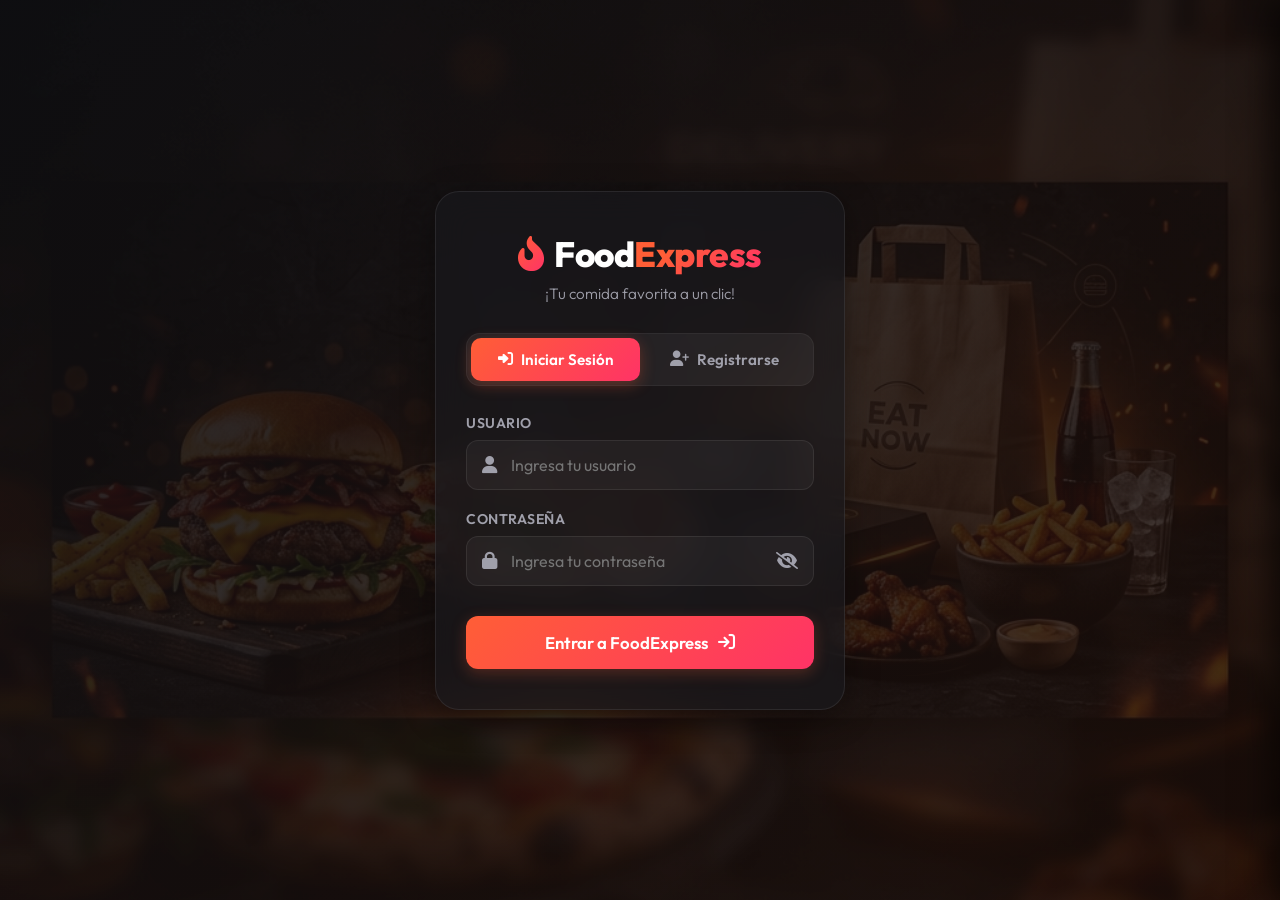
==== index.html @ dda34881 "fix: apuntar API a Render cuando está alojado en Netlify" ====
<!DOCTYPE html>
<html lang="es">
<head>
    <meta charset="UTF-8">
    <meta name="viewport" content="width=device-width, initial-scale=1.0">
    <title>FoodExpress - Portal de Autenticación</title>
    <!-- Google Fonts -->
    <link rel="preconnect" href="https://fonts.googleapis.com">
    <link rel="preconnect" href="https://fonts.gstatic.com" crossorigin>
    <link href="https://fonts.googleapis.com/css2?family=Outfit:wght@300;400;600;800&display=swap" rel="stylesheet">
    <!-- Font Awesome para Iconos -->
    <link rel="stylesheet" href="https://cdnjs.cloudflare.com/ajax/libs/font-awesome/6.4.0/css/all.min.css">
    <!-- Hojas de Estilos Personalizadas -->
    <link rel="stylesheet" href="style.css">
</head>
<body>
    <div class="overlay"></div>

    <!-- VISTA 1: Contenedor de Autenticación (Login / Registro) -->
    <div class="container" id="auth-container">
        <!-- Tarjeta Principal de Autenticación -->
        <div class="auth-card">
            <!-- Encabezado con Logo Temático -->
            <div class="card-header">
                <div class="logo">
                    <i class="fa-solid fa-fire-flame-curved logo-icon"></i>
                    <h1>Food<span>Express</span></h1>
                </div>
                <p id="header-subtitle">¡Tu comida favorita a un clic!</p>
            </div>

            <!-- Selectores de Pestañas (Registro / Login) -->
            <div class="tab-selector">
                <button id="tab-login" class="tab-btn active" onclick="switchTab('login')">
                    <i class="fa-solid fa-right-to-bracket"></i> Iniciar Sesión
                </button>
                <button id="tab-register" class="tab-btn" onclick="switchTab('register')">
                    <i class="fa-solid fa-user-plus"></i> Registrarse
                </button>
            </div>

            <!-- Formulario de Iniciar Sesión (Login) -->
            <form id="form-login" class="auth-form active-form" onsubmit="handleAuth(event, 'login')">
                <div class="input-group">
                    <label for="login-username">Usuario</label>
                    <div class="input-wrapper">
                        <i class="fa-solid fa-user input-icon"></i>
                        <input type="text" id="login-username" placeholder="Ingresa tu usuario" required autocomplete="username">
                    </div>
                </div>
                <div class="input-group">
                    <label for="login-password">Contraseña</label>
                    <div class="input-wrapper">
                        <i class="fa-solid fa-lock input-icon"></i>
                        <input type="password" id="login-password" placeholder="Ingresa tu contraseña" required autocomplete="current-password">
                        <i class="fa-solid fa-eye-slash toggle-password" onclick="togglePasswordVisibility('login-password', this)"></i>
                    </div>
                </div>
                <button type="submit" class="submit-btn" id="btn-login-submit">
                    <span>Entrar a FoodExpress</span>
                    <i class="fa-solid fa-arrow-right-to-bracket"></i>
                </button>
            </form>

            <!-- Formulario de Registro (Register) -->
            <form id="form-register" class="auth-form" onsubmit="handleAuth(event, 'register')">
                <div class="input-group">
                    <label for="register-username">Nuevo Usuario</label>
                    <div class="input-wrapper">
                        <i class="fa-solid fa-user input-icon"></i>
                        <input type="text" id="register-username" placeholder="Crea tu usuario" required autocomplete="new-password">
                    </div>
                </div>
                <div class="input-group">
                    <label for="register-password">Contraseña</label>
                    <div class="input-wrapper">
                        <i class="fa-solid fa-lock input-icon"></i>
                        <input type="password" id="register-password" placeholder="Mínimo 4 caracteres" required autocomplete="new-password">
                        <i class="fa-solid fa-eye-slash toggle-password" onclick="togglePasswordVisibility('register-password', this)"></i>
                    </div>
                </div>
                <button type="submit" class="submit-btn" id="btn-register-submit">
                    <span>Crear Cuenta</span>
                    <i class="fa-solid fa-user-check"></i>
                </button>
            </form>
        </div>
    </div>

    <!-- VISTA 2: Pantalla de Menú Gastronómico (Se activa al iniciar sesión) -->
    <div id="menu-view">
        <!-- Barra de Navegación Superior -->
        <header class="menu-navbar">
            <div class="navbar-content">
                <div class="navbar-brand" onclick="scrollToTop()">
                    <i class="fa-solid fa-fire-flame-curved logo-icon"></i>
                    <h2>Food<span>Express</span></h2>
                </div>

                <div class="navbar-actions">
                    <!-- Badge del Usuario Autenticado -->
                    <div class="user-badge">
                        <div class="user-avatar-icon" id="user-avatar-letter">U</div>
                        <span>Hola, <strong id="logged-username">Usuario</strong></span>
                    </div>

                    <!-- Botón de Carrito con Contador Dinámico -->
                    <button class="cart-btn" onclick="toggleCartDrawer(true)" id="btn-open-cart" title="Ver pedido">
                        <i class="fa-solid fa-bag-shopping"></i>
                        <span>Mi Pedido</span>
                        <span class="cart-badge" id="cart-counter">0</span>
                    </button>

                    <!-- Botón Cerrar Sesión -->
                    <button class="logout-btn" onclick="logout()" title="Cerrar sesión">
                        <i class="fa-solid fa-right-from-bracket"></i>
                        <span>Salir</span>
                    </button>
                </div>
            </div>
        </header>

        <!-- Contenido Principal del Menú -->
        <main class="menu-main">
            <!-- Hero Banner Gastronómico -->
            <section class="menu-hero">
                <div class="hero-text">
                    <div class="hero-promo-badge">
                        <i class="fa-solid fa-bolt"></i>
                        <span>Entrega Rápida en 25-35 min • Envíos gratis por compras > $30.000</span>
                    </div>
                    <h1>Elige tu comida favorita, <br><span id="hero-username-greeting">¡y te la llevamos volando!</span></h1>
                    <p>Sabores artesanales, ingredientes frescos del día y la mejor selección gastronómica para ti.</p>
                    
                    <!-- Buscador en tiempo real -->
                    <div class="search-bar-wrapper">
                        <i class="fa-solid fa-magnifying-glass"></i>
                        <input type="text" id="food-search-input" placeholder="Buscar hamburguesas, pizzas, postres..." oninput="handleSearch(this.value)">
                    </div>
                </div>
            </section>

            <!-- Filtros por Categoría -->
            <section class="categories-section">
                <h3 class="categories-section-title">
                    <i class="fa-solid fa-utensils" style="color: var(--primary);"></i>
                    Explora por Categorías
                </h3>
                <div class="categories-pills">
                    <button class="category-pill active" onclick="filterCategory('all', this)">
                        <i class="fa-solid fa-border-all"></i> Todos los Platos
                    </button>
                    <button class="category-pill" onclick="filterCategory('hamburguesas', this)">
                        <i class="fa-solid fa-burger"></i> Hamburguesas
                    </button>
                    <button class="category-pill" onclick="filterCategory('pizzas', this)">
                        <i class="fa-solid fa-pizza-slice"></i> Pizzas
                    </button>
                    <button class="category-pill" onclick="filterCategory('tacos', this)">
                        <i class="fa-solid fa-bowl-food"></i> Tacos & Tex-Mex
                    </button>
                    <button class="category-pill" onclick="filterCategory('bebidas', this)">
                        <i class="fa-solid fa-wine-glass"></i> Bebidas
                    </button>
                    <button class="category-pill" onclick="filterCategory('postres', this)">
                        <i class="fa-solid fa-cake-candles"></i> Postres
                    </button>
                </div>
            </section>

            <!-- Catálogo de Platos del Menú -->
            <section class="products-section">
                <div class="products-header">
                    <h3 id="current-category-title">Platos Destacados</h3>
                    <span class="products-count" id="products-count-label">Cargando menú...</span>
                </div>
                <div class="products-grid" id="products-grid">
                    <!-- Se renderiza dinámicamente con JavaScript -->
                </div>
            </section>
        </main>
    </div>

    <!-- DRAWER LATERAL DE CARRITO DE COMPRAS -->
    <div class="cart-drawer-overlay" id="cart-drawer-overlay" onclick="toggleCartDrawer(false)"></div>
    <aside class="cart-drawer" id="cart-drawer">
        <div class="cart-drawer-header">
            <h3>
                <i class="fa-solid fa-bag-shopping" style="color: var(--primary);"></i>
                Tu Pedido FoodExpress
            </h3>
            <button class="close-drawer-btn" onclick="toggleCartDrawer(false)">
                <i class="fa-solid fa-xmark"></i>
            </button>
        </div>

        <div class="cart-items-container" id="cart-items-container">
            <!-- Items del carrito renderizados con JS -->
        </div>

        <div class="cart-drawer-footer">
            <div class="cart-summary-row">
                <span>Subtotal:</span>
                <span id="cart-subtotal">$0</span>
            </div>
            <div class="cart-summary-row">
                <span>Costo de Envío:</span>
                <span id="cart-shipping">$0</span>
            </div>
            <div class="cart-summary-row total-row">
                <span>Total a Pagar:</span>
                <span id="cart-total">$0</span>
            </div>
            <button class="checkout-btn" id="btn-checkout" onclick="confirmarPedidoReal()" disabled>
                <span>Confirmar Pedido</span>
                <i class="fa-solid fa-arrow-right"></i>
            </button>
        </div>
    </aside>

    <!-- MODAL DE PEDIDO CONFIRMADO -->
    <div class="order-modal-backdrop" id="order-modal-backdrop">
        <div class="order-modal-card">
            <div class="order-success-icon">
                <i class="fa-solid fa-check"></i>
            </div>
            <h3>¡Pedido en Camino!</h3>
            <p>Tu orden ha sido confirmada con éxito en FoodExpress. Nuestros chefs ya están preparando tu comida con los mejores ingredientes.</p>

            <div class="order-details-box">
                <div>
                    <span>Número de Orden:</span>
                    <strong id="modal-order-id" style="color: var(--primary);">#FE-0000</strong>
                </div>
                <div>
                    <span>Cliente:</span>
                    <strong id="modal-order-user">Usuario</strong>
                </div>
                <div>
                    <span>Tiempo estimado:</span>
                    <strong>25 - 35 minutos 🛵</strong>
                </div>
                <div>
                    <span>Total Pagado:</span>
                    <strong id="modal-order-total" style="color: var(--success);">$0</strong>
                </div>
            </div>

            <button class="order-modal-btn" onclick="closeOrderModal()">
                <span>Continuar Viendo el Menú</span>
            </button>
        </div>
    </div>

    <!-- Contenedor de Alertas Dinámicas (Toast Messages) -->
    <div id="toast-container"></div>

    <script>
        // ==========================================
        // CONFIGURACIÓN DE LA API
        // Si está en Netlify o abierto localmente, apunta a Render.
        // En Docker local con Nginx proxy reverso, usa el mismo origen.
        // ==========================================
        const API_BASE = (location.hostname === 'localhost' && (location.port === '' || location.port === '80'))
            ? ''
            : 'https://foodexpress-1ute.onrender.com';

        // ==========================================
        // CATÁLOGO DE PRODUCTOS GASTRONÓMICOS FOODEXPRESS
        // ==========================================
        const MENU_PRODUCTS = [
            {
                id: 1,
                name: "Hamburguesa Doble Trufa & Bacon",
                category: "hamburguesas",
                price: 28500,
                rating: "4.9",
                badge: "🔥 Más Pedida",
                desc: "Doble carne Angus 100% (240g), queso cheddar fundido, tocineta crujiente, cebolla caramelizada y salsa trufada especial.",
                image: "https://images.unsplash.com/photo-1568901346375-23c9450c58cd?auto=format&fit=crop&w=600&q=80"
            },
            {
                id: 2,
                name: "Hamburguesa Crispy Chicken Ranch",
                category: "hamburguesas",
                price: 24000,
                rating: "4.8",
                badge: "Crujiente",
                desc: "Pechuga de pollo apanada estilo sureño ultra crujiente, pepinillos dulces, lechuga fresca y aderezo ranch de la casa.",
                image: "https://images.unsplash.com/photo-1586190848861-99aa4a171e90?auto=format&fit=crop&w=600&q=80"
            },
            {
                id: 3,
                name: "Pizza Suprema Napolitana",
                category: "pizzas",
                price: 34000,
                rating: "4.9",
                badge: "Artesanal",
                desc: "Masa madre de fermentación lenta, salsa pomodoro italiana, mozzarella de búfala, jamón serrano y albahaca fresca.",
                image: "https://images.unsplash.com/photo-1604382355076-af4b0eb60143?auto=format&fit=crop&w=600&q=80"
            },
            {
                id: 4,
                name: "Pizza Pepperoni Feast & Miel Picante",
                category: "pizzas",
                price: 32000,
                rating: "4.8",
                badge: "Favorita",
                desc: "Abundante pepperoni americano tostado, queso mozzarella gratinado y un toque de miel infusionada con chile.",
                image: "https://images.unsplash.com/photo-1534308983496-4fabb1a015ee?auto=format&fit=crop&w=600&q=80"
            },
            {
                id: 5,
                name: "Tacos de Birria Tradicional (x3)",
                category: "tacos",
                price: 26500,
                rating: "5.0",
                badge: "⭐ Chef Choice",
                desc: "Tortillas doradas rellenas de suave carne de res estofada con queso derretido, cilantro, cebolla y consomé caliente para sopear.",
                image: "https://images.unsplash.com/photo-1565299585323-38d6b0865b47?auto=format&fit=crop&w=600&q=80"
            },
            {
                id: 6,
                name: "Burrito Steak & Queso Fundido",
                category: "tacos",
                price: 25000,
                rating: "4.7",
                badge: "XXL",
                desc: "Corte de res jugoso asado a la parrilla, arroz mexicano con especias, frijoles negros, guacamole y queso fundido.",
                image: "https://images.unsplash.com/photo-1626700051175-6818013e1d4f?auto=format&fit=crop&w=600&q=80"
            },
            {
                id: 7,
                name: "Malteada de Caramelo Salado & Brownie",
                category: "bebidas",
                price: 14500,
                rating: "4.9",
                badge: "Gourmet",
                desc: "Helado artesanal de vainilla batido con toffee de caramelo salado, trozos de brownie húmedo y crema chantilly.",
                image: "https://images.unsplash.com/photo-1572490122747-3968b75cc699?auto=format&fit=crop&w=600&q=80"
            },
            {
                id: 8,
                name: "Limonada de Coco Cremosita",
                category: "bebidas",
                price: 11000,
                rating: "4.8",
                badge: "Refrescante",
                desc: "Zumo natural de limones seleccionados frappé con leche de coco pura y un toque de hierbabuena fresca.",
                image: "https://images.unsplash.com/photo-1551024709-8f23befc6f87?auto=format&fit=crop&w=600&q=80"
            },
            {
                id: 9,
                name: "Brownie Volcán con Helado",
                category: "postres",
                price: 15500,
                rating: "4.9",
                badge: "Caliente",
                desc: "Pastel tibio de chocolate amargo 70% con centro líquido derretido, acompañado de bola de helado artesanal de vainilla.",
                image: "https://images.unsplash.com/photo-1551024601-bec78aea704b?auto=format&fit=crop&w=600&q=80"
            },
            {
                id: 10,
                name: "Cheesecake de Frutos Rojos Silvestres",
                category: "postres",
                price: 16000,
                rating: "4.8",
                badge: "Suave",
                desc: "Cremoso pastel de queso estilo New York sobre crujiente base de galleta con compota artesanal de arándanos y fresas.",
                image: "https://images.unsplash.com/photo-1533134242443-d4fd215305ad?auto=format&fit=crop&w=600&q=80"
            }
        ];

        // Estado Global de la App
        let currentCategory = 'all';
        let searchQuery = '';
        let shoppingCart = [];

        // ==========================================
        // MANEJO DE VISTAS (LOGIN / MENÚ / COCINA)
        // ==========================================
        window.addEventListener('DOMContentLoaded', () => {
            const savedSession = sessionStorage.getItem('foodexpress_user');
            if (savedSession) {
                try {
                    const parsed = JSON.parse(savedSession);
                    if (parsed && parsed.usuario) {
                        const rol = parsed.rol || 'cliente';
                        if (rol === 'cocina' || rol === 'admin') {
                            showKitchenPanel(parsed.usuario, parsed.token);
                        } else {
                            showMenuScreen(parsed.usuario);
                        }
                        return;
                    }
                } catch (e) {
                    sessionStorage.removeItem('foodexpress_user');
                }
            }
            showAuthScreen();
        });

        function showAuthScreen() {
            document.body.classList.remove('in-menu');
            document.getElementById('auth-container').classList.remove('hidden');
            document.getElementById('menu-view').classList.remove('active-view');
            const kp = document.getElementById('kitchen-panel');
            if (kp) kp.style.display = 'none';
        }

        function showMenuScreen(username) {
            // Ocultar Auth y mostrar Menú
            document.getElementById('auth-container').classList.add('hidden');
            document.getElementById('menu-view').classList.add('active-view');
            document.body.classList.add('in-menu');

            // Actualizar datos del usuario en la interfaz
            const displayName = username || "Cliente FoodExpress";
            document.getElementById('logged-username').innerText = displayName;
            document.getElementById('user-avatar-letter').innerText = displayName.charAt(0).toUpperCase();
            document.getElementById('hero-username-greeting').innerText = `¡${displayName}, te la llevamos volando!`;

            // Renderizar productos
            renderProducts();
            updateCartUI();
        }

        function logout() {
            sessionStorage.removeItem('foodexpress_user');
            shoppingCart = [];
            toggleCartDrawer(false);
            showAuthScreen();
            showToast("Sesión cerrada correctamente. ¡Hasta pronto!", "info");
        }

        function scrollToTop() {
            window.scrollTo({ top: 0, behavior: 'smooth' });
        }

        // ==========================================
        // RENDERIZADO DEL CATÁLOGO DE PRODUCTOS
        // ==========================================
        function formatMoney(amount) {
            return '$ ' + amount.toLocaleString('es-CO');
        }

        function renderProducts() {
            const grid = document.getElementById('products-grid');
            const countLabel = document.getElementById('products-count-label');

            // Filtrar productos por categoría y búsqueda
            const filtered = MENU_PRODUCTS.filter(item => {
                const matchesCat = (currentCategory === 'all') || (item.category === currentCategory);
                const query = searchQuery.trim().toLowerCase();
                const matchesSearch = !query || 
                    item.name.toLowerCase().includes(query) || 
                    item.desc.toLowerCase().includes(query) ||
                    item.category.toLowerCase().includes(query);
                return matchesCat && matchesSearch;
            });

            countLabel.innerText = `${filtered.length} platillo${filtered.length === 1 ? '' : 's'} disponible${filtered.length === 1 ? '' : 's'}`;

            if (filtered.length === 0) {
                grid.innerHTML = `
                    <div class="no-results">
                        <i class="fa-solid fa-burger"></i>
                        <h4>No encontramos platillos que coincidan</h4>
                        <p>Intenta con otra búsqueda o selecciona una categoría diferente.</p>
                    </div>
                `;
                return;
            }

            grid.innerHTML = filtered.map(item => `
                <article class="food-card">
                    <div class="food-img-wrapper">
                        <img src="${item.image}" alt="${item.name}" class="food-img" loading="lazy">
                        ${item.badge ? `<span class="food-badge">${item.badge}</span>` : ''}
                        <span class="food-rating"><i class="fa-solid fa-star"></i> ${item.rating}</span>
                    </div>
                    <div class="food-details">
                        <span class="food-category-tag">${item.category}</span>
                        <h4 class="food-title">${item.name}</h4>
                        <p class="food-desc">${item.desc}</p>
                        <div class="food-card-footer">
                            <div class="food-price"><span>$</span>${item.price.toLocaleString('es-CO')}</div>
                            <button class="add-cart-btn" onclick="addToCart(${item.id})">
                                <i class="fa-solid fa-plus"></i>
                                <span>Agregar</span>
                            </button>
                        </div>
                    </div>
                </article>
            `).join('');
        }

        function filterCategory(cat, btnElement) {
            currentCategory = cat;
            document.querySelectorAll('.category-pill').forEach(btn => btn.classList.remove('active'));
            if (btnElement) btnElement.classList.add('active');

            const titleMap = {
                'all': 'Todos los Platos Disponibles',
                'hamburguesas': 'Hamburguesas Artesanales',
                'pizzas': 'Pizzas al Horno',
                'tacos': 'Tacos & Especialidades Tex-Mex',
                'bebidas': 'Bebidas & Malteadas',
                'postres': 'Postres & Dulces'
            };
            document.getElementById('current-category-title').innerText = titleMap[cat] || 'Platos';

            renderProducts();
        }

        function handleSearch(val) {
            searchQuery = val;
            renderProducts();
        }

        // ==========================================
        // GESTIÓN DEL CARRITO DE COMPRAS
        // ==========================================
        function toggleCartDrawer(open) {
            const overlay = document.getElementById('cart-drawer-overlay');
            const drawer = document.getElementById('cart-drawer');
            if (open) {
                overlay.classList.add('open');
                drawer.classList.add('open');
            } else {
                overlay.classList.remove('open');
                drawer.classList.remove('open');
            }
        }

        function addToCart(productId) {
            const product = MENU_PRODUCTS.find(p => p.id === productId);
            if (!product) return;

            const existingIndex = shoppingCart.findIndex(item => item.id === productId);
            if (existingIndex > -1) {
                shoppingCart[existingIndex].qty += 1;
            } else {
                shoppingCart.push({
                    id: product.id,
                    name: product.name,
                    price: product.price,
                    image: product.image,
                    qty: 1
                });
            }

            updateCartUI();
            showToast(`¡Agregado al pedido: ${product.name}!`, "success");

            // Micro-animación en el botón del carrito
            const cartBtn = document.getElementById('btn-open-cart');
            cartBtn.style.transform = 'scale(1.15)';
            setTimeout(() => { cartBtn.style.transform = ''; }, 200);
        }

        function changeQty(productId, delta) {
            const index = shoppingCart.findIndex(item => item.id === productId);
            if (index === -1) return;

            shoppingCart[index].qty += delta;
            if (shoppingCart[index].qty <= 0) {
                shoppingCart.splice(index, 1);
            }
            updateCartUI();
        }

        function removeFromCart(productId) {
            shoppingCart = shoppingCart.filter(item => item.id !== productId);
            updateCartUI();
        }

        function updateCartUI() {
            const counter = document.getElementById('cart-counter');
            const container = document.getElementById('cart-items-container');
            const subtotalEl = document.getElementById('cart-subtotal');
            const shippingEl = document.getElementById('cart-shipping');
            const totalEl = document.getElementById('cart-total');
            const checkoutBtn = document.getElementById('btn-checkout');

            // Total de productos en unidades
            const totalItems = shoppingCart.reduce((acc, curr) => acc + curr.qty, 0);
            counter.innerText = totalItems;

            if (shoppingCart.length === 0) {
                container.innerHTML = `
                    <div class="cart-empty-message">
                        <i class="fa-solid fa-basket-shopping"></i>
                        <h4>Tu canasta está vacía</h4>
                        <p>Explora el menú y agrega tus comidas favoritas.</p>
                    </div>
                `;
                subtotalEl.innerText = '$ 0';
                shippingEl.innerText = '$ 0';
                totalEl.innerText = '$ 0';
                checkoutBtn.disabled = true;
                return;
            }

            checkoutBtn.disabled = false;

            // Calcular montos
            const subtotal = shoppingCart.reduce((acc, curr) => acc + (curr.price * curr.qty), 0);
            // Envío gratis si supera 30.000 COP, sino 4.000 COP
            const shipping = subtotal >= 30000 ? 0 : 4000;
            const total = subtotal + shipping;

            subtotalEl.innerText = formatMoney(subtotal);
            shippingEl.innerText = shipping === 0 ? '¡GRATIS!' : formatMoney(shipping);
            totalEl.innerText = formatMoney(total);

            // Renderizar lista de items
            container.innerHTML = shoppingCart.map(item => `
                <div class="cart-item">
                    <img src="${item.image}" alt="${item.name}" class="cart-item-img">
                    <div class="cart-item-info">
                        <div class="cart-item-name">${item.name}</div>
                        <div class="cart-item-price">${formatMoney(item.price * item.qty)}</div>
                    </div>
                    <div class="cart-item-controls">
                        <button class="qty-btn" onclick="changeQty(${item.id}, -1)">-</button>
                        <span class="qty-count">${item.qty}</span>
                        <button class="qty-btn" onclick="changeQty(${item.id}, 1)">+</button>
                    </div>
                    <button class="cart-item-remove" onclick="removeFromCart(${item.id})" title="Eliminar">
                        <i class="fa-solid fa-trash-can"></i>
                    </button>
                </div>
            `).join('');
        }

        // ==========================================
        // PROCESO DE CHECKOUT / PEDIDO CONFIRMADO
        // ==========================================
        function openOrderModal(realId) {
            const currentUser = document.getElementById('logged-username').innerText;
            const currentTotal = document.getElementById('cart-total').innerText;
            const displayId = realId || Math.floor(1000 + Math.random() * 9000);

            document.getElementById('modal-order-id').innerText = `#FE-${displayId}`;
            document.getElementById('modal-order-user').innerText = currentUser;
            document.getElementById('modal-order-total').innerText = currentTotal;

            // Cerrar drawer y abrir modal
            toggleCartDrawer(false);
            document.getElementById('order-modal-backdrop').classList.add('open');
        }

        function closeOrderModal() {
            document.getElementById('order-modal-backdrop').classList.remove('open');
            showToast("¡Pedido en preparación! Te notificaremos cuando llegue el repartidor.", "success");
        }

        // ==========================================
        // CONTROLADORES DE AUTENTICACIÓN (LOGIN & REGISTRO)
        // ==========================================
        // Cambiar entre la pestaña de Login y Registro con animación
        function switchTab(type) {
            const tabLogin = document.getElementById('tab-login');
            const tabRegister = document.getElementById('tab-register');
            const formLogin = document.getElementById('form-login');
            const formRegister = document.getElementById('form-register');
            const subtitle = document.getElementById('header-subtitle');

            if (type === 'login') {
                tabLogin.classList.add('active');
                tabRegister.classList.remove('active');
                formLogin.classList.add('active-form');
                formRegister.classList.remove('active-form');
                subtitle.innerText = "¡Tu comida favorita a un clic!";
            } else {
                tabRegister.classList.add('active');
                tabLogin.classList.remove('active');
                formRegister.classList.add('active-form');
                formLogin.classList.remove('active-form');
                subtitle.innerText = "Regístrate y empieza a pedir comida";
            }
        }

        // Mostrar u ocultar la contraseña con el icono de ojo
        function togglePasswordVisibility(inputId, iconElement) {
            const passwordInput = document.getElementById(inputId);
            if (passwordInput.type === "password") {
                passwordInput.type = "text";
                iconElement.classList.replace("fa-eye-slash", "fa-eye");
            } else {
                passwordInput.type = "password";
                iconElement.classList.replace("fa-eye", "fa-eye-slash");
            }
        }

        // Mostrar Alertas Toast Modernas
        function showToast(message, type) {
            const container = document.getElementById('toast-container');
            const toast = document.createElement('div');
            toast.className = `toast ${type}`;

            // Elegir icono según el tipo
            let icon = 'fa-circle-info';
            if (type === 'success') icon = 'fa-circle-check';
            if (type === 'error') icon = 'fa-circle-exclamation';

            toast.innerHTML = `
                <i class="fa-solid ${icon}"></i>
                <span>${message}</span>
            `;

            container.appendChild(toast);

            // Eliminar toast después de 4 segundos
            setTimeout(() => {
                toast.classList.add('hide');
                setTimeout(() => toast.remove(), 500);
            }, 3500);
        }

        // Gestionar la autenticación con la API REST de Express
        async function handleAuth(event, type) {
            event.preventDefault();

            let url = '';
            let bodyData = {};

            if (type === 'login') {
                const usuarioVal = document.getElementById('login-username').value;
                const contrasenaVal = document.getElementById('login-password').value;
                url = `${API_BASE}/api/login`;
                bodyData = { usuario: usuarioVal, contraseña: contrasenaVal };
            } else {
                const usuarioVal = document.getElementById('register-username').value;
                const contrasenaVal = document.getElementById('register-password').value;
                url = `${API_BASE}/api/register`;
                bodyData = { usuario: usuarioVal, contraseña: contrasenaVal };
            }

            try {
                const submitBtn = event.target.querySelector('.submit-btn');
                const originalText = submitBtn.innerHTML;
                submitBtn.disabled = true;
                submitBtn.innerHTML = `<i class="fa-solid fa-spinner fa-spin"></i> Procesando...`;

                const response = await fetch(url, {
                    method: 'POST',
                    headers: { 'Content-Type': 'application/json' },
                    body: JSON.stringify(bodyData)
                });

                const data = await response.json();
                submitBtn.disabled = false;
                submitBtn.innerHTML = originalText;

                if (response.ok) {
                    showToast(data.mensaje || "Operación exitosa", "success");
                    if (type === 'register') {
                        document.getElementById('form-register').reset();
                        setTimeout(() => switchTab('login'), 1000);
                    } else {
                        const activeUser = data.usuario || bodyData.usuario;
                        const rol = data.rol || 'cliente';
                        document.getElementById('form-login').reset();
                        sessionStorage.setItem('foodexpress_user', JSON.stringify({
                            usuario: activeUser,
                            token: data.token,
                            rol: rol
                        }));
                        setTimeout(() => {
                            if (rol === 'cocina' || rol === 'admin') {
                                showKitchenPanel(activeUser, data.token);
                            } else {
                                showMenuScreen(activeUser);
                            }
                            showToast(`¡Bienvenido a FoodExpress, ${activeUser}! [${rol}]`, "success");
                        }, 700);
                    }
                } else {
                    showToast(data.error || "Error inesperado", "error");
                }
            } catch (err) {
                showToast("No se pudo conectar con el servidor de FoodExpress", "error");
                console.error(err);
            }
        }

        // ==========================================
        // PANEL DE COCINA
        // ==========================================
        async function showKitchenPanel(username, token) {
            document.getElementById('auth-container').classList.add('hidden');
            document.getElementById('menu-view').classList.remove('active-view');
            document.body.classList.remove('in-menu');

            let panelDiv = document.getElementById('kitchen-panel');
            if (!panelDiv) {
                panelDiv = document.createElement('div');
                panelDiv.id = 'kitchen-panel';
                panelDiv.style.cssText = 'min-height:100vh;background:#0d1117;color:#e6edf3;font-family:Outfit,sans-serif;padding:0;';
                document.body.appendChild(panelDiv);
            }
            panelDiv.style.display = 'block';
            panelDiv.innerHTML = `
                <header style="background:#161b22;border-bottom:1px solid #30363d;padding:16px 32px;display:flex;align-items:center;justify-content:space-between;">
                    <div style="display:flex;align-items:center;gap:12px;">
                        <i class="fa-solid fa-fire-flame-curved" style="color:#e94560;font-size:1.5rem;"></i>
                        <h2 style="margin:0;color:#fff;">FoodExpress <span style="color:#e94560;">/ Panel de Cocina</span></h2>
                    </div>
                    <div style="display:flex;align-items:center;gap:16px;">
                        <span style="background:#1f6feb22;border:1px solid #1f6feb;color:#58a6ff;padding:4px 12px;border-radius:999px;font-size:0.8rem;">
                            <i class="fa-solid fa-utensils"></i> ${username} · cocina
                        </span>
                        <button onclick="logoutKitchen()" style="background:#e94560;border:none;color:#fff;padding:8px 16px;border-radius:8px;cursor:pointer;font-family:Outfit,sans-serif;font-size:0.85rem;">
                            <i class="fa-solid fa-right-from-bracket"></i> Salir
                        </button>
                    </div>
                </header>
                <main style="max-width:1100px;margin:0 auto;padding:32px 16px;">
                    <div style="display:flex;align-items:center;justify-content:space-between;margin-bottom:24px;">
                        <h3 style="margin:0;">Comandas Activas</h3>
                        <button onclick="cargarPedidos()" style="background:#238636;border:none;color:#fff;padding:8px 18px;border-radius:8px;cursor:pointer;font-family:Outfit,sans-serif;">
                            <i class="fa-solid fa-rotate-right"></i> Actualizar
                        </button>
                    </div>
                    <div id="kitchen-orders" style="display:grid;grid-template-columns:repeat(auto-fill,minmax(320px,1fr));gap:20px;">
                        <p style="color:#8b949e;">Cargando comandas...</p>
                    </div>
                </main>`;
            await cargarPedidos();
        }

        async function cargarPedidos() {
            const session = JSON.parse(sessionStorage.getItem('foodexpress_user') || '{}');
            const grid = document.getElementById('kitchen-orders');
            if (!grid) return;
            grid.innerHTML = '<p style="color:#8b949e;">Cargando...</p>';
            try {
                const res = await fetch(`${API_BASE}/api/pedidos`, {
                    headers: { 'Authorization': `Bearer ${session.token}` }
                });
                const pedidos = await res.json();
                if (!Array.isArray(pedidos) || pedidos.length === 0) {
                    grid.innerHTML = `<p style="color:#8b949e;grid-column:1/-1;text-align:center;padding:40px;">
                        <i class="fa-solid fa-inbox" style="font-size:2rem;display:block;margin-bottom:12px;"></i>No hay comandas activas aún.</p>`;
                    return;
                }
                const color = { Pendiente:'#e3b341', Cocinando:'#1f6feb', Enviado:'#3fb950', Entregado:'#8b949e' };
                grid.innerHTML = pedidos.map(p => `
                    <div style="background:#161b22;border:1px solid #30363d;border-radius:12px;overflow:hidden;">
                        <div style="background:#21262d;padding:14px 18px;display:flex;justify-content:space-between;align-items:center;">
                            <div>
                                <strong style="color:#e6edf3;">#FE-${p.id}</strong>
                                <span style="color:#8b949e;font-size:0.78rem;display:block;">${new Date(p.fecha_creacion).toLocaleString('es-CO')}</span>
                            </div>
                            <span style="background:${color[p.estado]||'#555'}22;border:1px solid ${color[p.estado]||'#555'};color:${color[p.estado]||'#ccc'};padding:3px 10px;border-radius:999px;font-size:0.78rem;">${p.estado}</span>
                        </div>
                        <div style="padding:14px 18px;">
                            <p style="color:#8b949e;margin:0 0 8px;font-size:0.82rem;"><i class="fa-solid fa-user"></i> ${p.cliente_nombre} &nbsp;·&nbsp; <strong style="color:#e94560;">$${Number(p.total).toLocaleString('es-CO')}</strong></p>
                            <ul style="margin:0 0 14px;padding-left:18px;color:#e6edf3;font-size:0.88rem;">
                                ${(p.items||[]).map(it=>`<li>${it.cantidad}× ${it.nombre}</li>`).join('')}
                            </ul>
                            <div style="display:flex;gap:8px;flex-wrap:wrap;">
                                ${p.estado==='Pendiente'?`<button onclick="cambiarEstado(${p.id},'Cocinando')" style="flex:1;background:#1f6feb;border:none;color:#fff;padding:8px;border-radius:8px;cursor:pointer;font-family:Outfit,sans-serif;font-size:0.82rem;"><i class="fa-solid fa-fire"></i> Iniciar Preparación</button>`:''}
                                ${p.estado==='Cocinando'?`<button onclick="cambiarEstado(${p.id},'Enviado')" style="flex:1;background:#3fb950;border:none;color:#fff;padding:8px;border-radius:8px;cursor:pointer;font-family:Outfit,sans-serif;font-size:0.82rem;"><i class="fa-solid fa-paper-plane"></i> Despachar</button>`:''}
                                ${p.estado==='Enviado'?`<button onclick="cambiarEstado(${p.id},'Entregado')" style="flex:1;background:#8b949e;border:none;color:#fff;padding:8px;border-radius:8px;cursor:pointer;font-family:Outfit,sans-serif;font-size:0.82rem;"><i class="fa-solid fa-check"></i> Marcar Entregado</button>`:''}
                                ${p.estado==='Entregado'?`<span style="color:#8b949e;font-size:0.82rem;">✔ Completado</span>`:''}
                            </div>
                        </div>
                    </div>`).join('');
            } catch (err) {
                grid.innerHTML = `<p style="color:#e94560;">Error: ${err.message}</p>`;
            }
        }

        async function cambiarEstado(pedidoId, nuevoEstado) {
            const session = JSON.parse(sessionStorage.getItem('foodexpress_user') || '{}');
            try {
                const res = await fetch(`${API_BASE}/api/pedidos/${pedidoId}/estado`, {
                    method: 'PUT',
                    headers: { 'Content-Type': 'application/json', 'Authorization': `Bearer ${session.token}` },
                    body: JSON.stringify({ estado: nuevoEstado })
                });
                const data = await res.json();
                if (res.ok) {
                    showToast(`Pedido #FE-${pedidoId} → ${nuevoEstado}`, "success");
                    await cargarPedidos();
                } else {
                    showToast(data.error || "Error al cambiar estado", "error");
                }
            } catch (err) {
                showToast("Error: " + err.message, "error");
            }
        }

        function logoutKitchen() {
            sessionStorage.removeItem('foodexpress_user');
            const panel = document.getElementById('kitchen-panel');
            if (panel) panel.style.display = 'none';
            showAuthScreen();
            showToast("Sesión de cocina cerrada.", "info");
        }

        // ==========================================
        // CONFIRMAR PEDIDO REAL DESDE EL CARRITO
        // ==========================================
        async function confirmarPedidoReal() {
            if (shoppingCart.length === 0) return;
            const session = JSON.parse(sessionStorage.getItem('foodexpress_user') || '{}');
            const items = shoppingCart.map(i => ({ nombre: i.name, precio: i.price, cantidad: i.qty }));
            try {
                const res = await fetch(`${API_BASE}/api/pedidos`, {
                    method: 'POST',
                    headers: { 'Content-Type': 'application/json', 'Authorization': `Bearer ${session.token}` },
                    body: JSON.stringify({ items })
                });
                const data = await res.json();
                if (res.ok) {
                    openOrderModal(data.pedidoId);
                    shoppingCart = [];
                    updateCartUI();
                } else {
                    showToast(data.error || "Error al crear pedido", "error");
                }
            } catch (err) {
                showToast("Error: " + err.message, "error");
            }
        }
    </script>
</body>
</html>
---- style.css ----
/* ==============================================================
   VARIABLES Y ESTILOS BASE
   ============================================================== */
:root {
    --primary: #ff5e36;       /* Naranja vibrante comida */
    --primary-hover: #e04b24;
    --secondary: #ff3366;     /* Rojo/Rosa moderno */
    --dark-bg: #0f0f12;       /* Fondo oscuro profundo */
    --card-bg: rgba(25, 25, 30, 0.65); /* Glassmorphism background */
    --card-border: rgba(255, 255, 255, 0.08);
    --text-white: #ffffff;
    --text-muted: #a0a0ab;
    --success: #10b981;       /* Verde esmeralda éxito */
    --error: #ef4444;         /* Rojo error */
    --shadow: 0 8px 32px 0 rgba(0, 0, 0, 0.37);
    --transition: all 0.3s cubic-bezier(0.4, 0, 0.2, 1);
}

* {
    margin: 0;
    padding: 0;
    box-sizing: border-box;
}

body {
    font-family: 'Outfit', sans-serif;
    background-color: var(--dark-bg);
    background-image: url('assets/foodexpress_bg.png');
    background-size: cover;
    background-position: center;
    background-repeat: no-repeat;
    background-attachment: fixed;
    min-height: 100vh;
    display: flex;
    justify-content: center;
    align-items: center;
    overflow-x: hidden;
    color: var(--text-white);
    transition: background 0.3s ease;
}

body.in-menu {
    display: block;
    height: auto;
    overflow-y: auto;
}

/* Oscurecer fondo para mayor legibilidad de textos */
.overlay {
    position: fixed;
    top: 0;
    left: 0;
    width: 100%;
    height: 100%;
    background: linear-gradient(135deg, rgba(15, 15, 18, 0.92) 0%, rgba(30, 15, 10, 0.82) 100%);
    z-index: 1;
    pointer-events: none;
}

.container {
    position: relative;
    z-index: 2;
    width: 100%;
    max-width: 450px;
    padding: 20px;
    transition: opacity 0.4s ease, transform 0.4s ease;
}

.container.hidden {
    display: none;
    opacity: 0;
    transform: scale(0.95);
}

/* ==============================================================
   TARJETA DE AUTENTICACIÓN (GLASSMORPHISM)
   ============================================================== */
.auth-card {
    background: var(--card-bg);
    backdrop-filter: blur(16px);
    -webkit-backdrop-filter: blur(16px);
    border: 1px solid var(--card-border);
    border-radius: 24px;
    padding: 40px 30px;
    box-shadow: var(--shadow);
    width: 100%;
    animation: cardEntrance 0.8s ease-out;
}

@keyframes cardEntrance {
    from {
        opacity: 0;
        transform: translateY(30px);
    }
    to {
        opacity: 1;
        transform: translateY(0);
    }
}

/* LOGO Y ENCABEZADO */
.card-header {
    text-align: center;
    margin-bottom: 30px;
}

.logo {
    display: flex;
    align-items: center;
    justify-content: center;
    gap: 10px;
    margin-bottom: 8px;
}

.logo-icon {
    font-size: 2.2rem;
    background: linear-gradient(135deg, var(--primary) 0%, var(--secondary) 100%);
    -webkit-background-clip: text;
    -webkit-text-fill-color: transparent;
    animation: pulseIcon 2s infinite ease-in-out;
}

@keyframes pulseIcon {
    0%, 100% { transform: scale(1); filter: drop-shadow(0 0 2px var(--primary)); }
    50% { transform: scale(1.1); filter: drop-shadow(0 0 10px var(--primary)); }
}

.logo h1 {
    font-weight: 800;
    font-size: 2.2rem;
    letter-spacing: -0.5px;
}

.logo h1 span {
    color: var(--primary);
    background: linear-gradient(135deg, var(--primary) 30%, var(--secondary) 100%);
    -webkit-background-clip: text;
    -webkit-text-fill-color: transparent;
}

.card-header p {
    color: var(--text-muted);
    font-size: 0.95rem;
    font-weight: 300;
}

/* SELECTOR DE PESTAÑAS (LOGIN / REGISTRO) */
.tab-selector {
    display: flex;
    background: rgba(255, 255, 255, 0.05);
    border: 1px solid rgba(255, 255, 255, 0.05);
    border-radius: 14px;
    padding: 4px;
    margin-bottom: 28px;
}

.tab-btn {
    flex: 1;
    background: none;
    border: none;
    outline: none;
    color: var(--text-muted);
    padding: 12px;
    font-family: inherit;
    font-weight: 600;
    font-size: 0.95rem;
    border-radius: 10px;
    cursor: pointer;
    display: flex;
    align-items: center;
    justify-content: center;
    gap: 8px;
    transition: var(--transition);
}

.tab-btn:hover {
    color: var(--text-white);
    background: rgba(255, 255, 255, 0.02);
}

.tab-btn.active {
    background: linear-gradient(135deg, var(--primary) 0%, var(--secondary) 100%);
    color: var(--text-white);
    box-shadow: 0 4px 15px rgba(255, 94, 54, 0.3);
}

/* ==============================================================
   FORMULARIOS
   ============================================================== */
.auth-form {
    display: none;
    flex-direction: column;
    gap: 20px;
    opacity: 0;
    transform: scale(0.95);
    transition: var(--transition);
}

.auth-form.active-form {
    display: flex;
    opacity: 1;
    transform: scale(1);
}

.input-group {
    display: flex;
    flex-direction: column;
    gap: 8px;
}

.input-group label {
    font-size: 0.88rem;
    font-weight: 600;
    letter-spacing: 0.5px;
    text-transform: uppercase;
    color: var(--text-muted);
}

.input-wrapper {
    position: relative;
    display: flex;
    align-items: center;
}

.input-icon {
    position: absolute;
    left: 16px;
    color: var(--text-muted);
    font-size: 1.1rem;
    transition: var(--transition);
}

.input-wrapper input {
    width: 100%;
    background: rgba(255, 255, 255, 0.04);
    border: 1px solid rgba(255, 255, 255, 0.08);
    border-radius: 12px;
    padding: 14px 44px;
    font-family: inherit;
    font-size: 1rem;
    color: var(--text-white);
    outline: none;
    transition: var(--transition);
}

.input-wrapper input:focus {
    border-color: var(--primary);
    background: rgba(255, 255, 255, 0.08);
    box-shadow: 0 0 10px rgba(255, 94, 54, 0.15);
}

.input-wrapper input:focus + .input-icon,
.input-wrapper input:focus ~ .input-icon {
    color: var(--primary);
}

.toggle-password {
    position: absolute;
    right: 16px;
    color: var(--text-muted);
    cursor: pointer;
    font-size: 1.1rem;
    transition: var(--transition);
}

.toggle-password:hover {
    color: var(--text-white);
}

/* BOTÓN DE ENVIAR */
.submit-btn {
    background: linear-gradient(135deg, var(--primary) 0%, var(--secondary) 100%);
    border: none;
    outline: none;
    border-radius: 12px;
    color: var(--text-white);
    padding: 16px;
    font-family: inherit;
    font-weight: 600;
    font-size: 1.05rem;
    cursor: pointer;
    display: flex;
    align-items: center;
    justify-content: center;
    gap: 10px;
    box-shadow: 0 4px 15px rgba(255, 94, 54, 0.25);
    margin-top: 10px;
    transition: var(--transition);
}

.submit-btn:hover {
    transform: translateY(-2px);
    box-shadow: 0 6px 20px rgba(255, 94, 54, 0.4);
    filter: brightness(1.1);
}

.submit-btn:active {
    transform: translateY(0);
}

.submit-btn:disabled {
    opacity: 0.7;
    cursor: not-allowed;
    transform: none !important;
    box-shadow: none !important;
}

/* ==============================================================
   ALERTAS TOAST DINÁMICAS
   ============================================================== */
#toast-container {
    position: fixed;
    top: 24px;
    right: 24px;
    display: flex;
    flex-direction: column;
    gap: 12px;
    z-index: 100;
}

.toast {
    background: rgba(25, 25, 30, 0.85);
    backdrop-filter: blur(8px);
    -webkit-backdrop-filter: blur(8px);
    border-left: 5px solid var(--primary);
    border-radius: 12px;
    padding: 16px 24px;
    color: var(--text-white);
    box-shadow: 0 10px 25px rgba(0, 0, 0, 0.4);
    display: flex;
    align-items: center;
    gap: 14px;
    min-width: 320px;
    max-width: 450px;
    animation: toastSlideIn 0.4s cubic-bezier(0.175, 0.885, 0.32, 1.275);
    transition: var(--transition);
}

@keyframes toastSlideIn {
    from {
        opacity: 0;
        transform: translateX(50px) scale(0.9);
    }
    to {
        opacity: 1;
        transform: translateX(0) scale(1);
    }
}

.toast.hide {
    opacity: 0;
    transform: translateX(50px) scale(0.9);
}

.toast.success {
    border-left-color: var(--success);
}

.toast.success i {
    color: var(--success);
}

.toast.error {
    border-left-color: var(--error);
}

.toast.error i {
    color: var(--error);
}

.toast i {
    font-size: 1.3rem;
}

.toast span {
    font-size: 0.95rem;
    font-weight: 500;
    line-height: 1.4;
}

/* ==============================================================
   RESPONSIVIDAD AUTH
   ============================================================== */
@media (max-width: 480px) {
    .container {
        padding: 15px;
    }
    .auth-card {
        padding: 30px 20px;
    }
    .logo h1 {
        font-size: 1.9rem;
    }
}

/* ==============================================================
   PANTALLA DE MENÚ GASTRONÓMICO (FOODEXPRESS)
   ============================================================== */
#menu-view {
    display: none;
    position: relative;
    z-index: 2;
    width: 100%;
    min-height: 100vh;
    animation: fadeInMenu 0.6s cubic-bezier(0.16, 1, 0.3, 1);
}

#menu-view.active-view {
    display: block;
}

@keyframes fadeInMenu {
    from {
        opacity: 0;
        transform: translateY(20px);
    }
    to {
        opacity: 1;
        transform: translateY(0);
    }
}

/* NAVBAR SUPERIOR */
.menu-navbar {
    position: sticky;
    top: 0;
    width: 100%;
    background: rgba(18, 18, 22, 0.85);
    backdrop-filter: blur(20px);
    -webkit-backdrop-filter: blur(20px);
    border-bottom: 1px solid var(--card-border);
    z-index: 50;
    padding: 16px 32px;
}

.navbar-content {
    max-width: 1280px;
    margin: 0 auto;
    display: flex;
    justify-content: space-between;
    align-items: center;
    gap: 20px;
}

.navbar-brand {
    display: flex;
    align-items: center;
    gap: 10px;
    cursor: pointer;
}

.navbar-brand h2 {
    font-size: 1.6rem;
    font-weight: 800;
    letter-spacing: -0.5px;
}

.navbar-brand h2 span {
    color: var(--primary);
    background: linear-gradient(135deg, var(--primary) 30%, var(--secondary) 100%);
    -webkit-background-clip: text;
    -webkit-text-fill-color: transparent;
}

.navbar-actions {
    display: flex;
    align-items: center;
    gap: 16px;
}

.user-badge {
    display: flex;
    align-items: center;
    gap: 10px;
    background: rgba(255, 255, 255, 0.05);
    border: 1px solid rgba(255, 255, 255, 0.08);
    padding: 8px 16px;
    border-radius: 30px;
    font-size: 0.95rem;
}

.user-avatar-icon {
    width: 30px;
    height: 30px;
    border-radius: 50%;
    background: linear-gradient(135deg, var(--primary), var(--secondary));
    display: flex;
    align-items: center;
    justify-content: center;
    font-size: 0.85rem;
    color: #fff;
    font-weight: 700;
}

.cart-btn {
    position: relative;
    background: rgba(255, 255, 255, 0.06);
    border: 1px solid rgba(255, 255, 255, 0.1);
    color: var(--text-white);
    padding: 10px 18px;
    border-radius: 12px;
    cursor: pointer;
    font-family: inherit;
    font-weight: 600;
    display: flex;
    align-items: center;
    gap: 10px;
    transition: var(--transition);
}

.cart-btn:hover {
    background: rgba(255, 94, 54, 0.15);
    border-color: var(--primary);
    color: var(--primary);
    transform: translateY(-2px);
}

.cart-badge {
    background: linear-gradient(135deg, var(--primary), var(--secondary));
    color: white;
    font-size: 0.78rem;
    font-weight: 700;
    padding: 2px 7px;
    border-radius: 20px;
    box-shadow: 0 2px 8px rgba(255, 94, 54, 0.5);
}

.logout-btn {
    background: rgba(239, 68, 68, 0.1);
    border: 1px solid rgba(239, 68, 68, 0.2);
    color: #f87171;
    padding: 10px 16px;
    border-radius: 12px;
    cursor: pointer;
    font-family: inherit;
    font-weight: 600;
    display: flex;
    align-items: center;
    gap: 8px;
    transition: var(--transition);
}

.logout-btn:hover {
    background: var(--error);
    color: #fff;
    border-color: var(--error);
    transform: translateY(-2px);
}

/* CONTENEDOR PRINCIPAL DEL MENÚ */
.menu-main {
    max-width: 1280px;
    margin: 0 auto;
    padding: 30px 24px 80px;
}

/* BANNER DE BIENVENIDA / HERO */
.menu-hero {
    position: relative;
    border-radius: 24px;
    padding: 40px;
    margin-bottom: 35px;
    background: linear-gradient(135deg, rgba(255, 94, 54, 0.2) 0%, rgba(25, 25, 30, 0.7) 60%),
                rgba(20, 20, 25, 0.7);
    backdrop-filter: blur(12px);
    -webkit-backdrop-filter: blur(12px);
    border: 1px solid rgba(255, 94, 54, 0.25);
    box-shadow: var(--shadow);
    display: flex;
    justify-content: space-between;
    align-items: center;
    gap: 30px;
    overflow: hidden;
}

.hero-text h1 {
    font-size: 2.4rem;
    font-weight: 800;
    line-height: 1.2;
    margin-bottom: 12px;
}

.hero-text h1 span {
    color: var(--primary);
    background: linear-gradient(135deg, var(--primary), var(--secondary));
    -webkit-background-clip: text;
    -webkit-text-fill-color: transparent;
}

.hero-text p {
    color: var(--text-muted);
    font-size: 1.1rem;
    max-width: 550px;
    margin-bottom: 24px;
}

.hero-promo-badge {
    display: inline-flex;
    align-items: center;
    gap: 8px;
    background: rgba(255, 94, 54, 0.15);
    border: 1px solid var(--primary);
    padding: 6px 14px;
    border-radius: 30px;
    color: #ffa185;
    font-size: 0.85rem;
    font-weight: 600;
    margin-bottom: 14px;
}

/* BARRA DE BÚSQUEDA */
.search-bar-wrapper {
    position: relative;
    max-width: 450px;
    width: 100%;
}

.search-bar-wrapper input {
    width: 100%;
    background: rgba(255, 255, 255, 0.08);
    border: 1px solid rgba(255, 255, 255, 0.12);
    border-radius: 14px;
    padding: 14px 20px 14px 46px;
    color: #fff;
    font-family: inherit;
    font-size: 1rem;
    outline: none;
    transition: var(--transition);
}

.search-bar-wrapper input:focus {
    border-color: var(--primary);
    background: rgba(255, 255, 255, 0.12);
    box-shadow: 0 0 15px rgba(255, 94, 54, 0.2);
}

.search-bar-wrapper i {
    position: absolute;
    left: 18px;
    top: 50%;
    transform: translateY(-50%);
    color: var(--text-muted);
    font-size: 1.1rem;
}

/* FILTROS DE CATEGORÍAS */
.categories-section {
    margin-bottom: 35px;
}

.categories-section-title {
    font-size: 1.35rem;
    font-weight: 700;
    margin-bottom: 16px;
    display: flex;
    align-items: center;
    gap: 10px;
}

.categories-pills {
    display: flex;
    gap: 12px;
    overflow-x: auto;
    padding-bottom: 8px;
    scrollbar-width: thin;
    scrollbar-color: rgba(255, 255, 255, 0.1) transparent;
}

.category-pill {
    background: rgba(255, 255, 255, 0.04);
    border: 1px solid rgba(255, 255, 255, 0.08);
    color: var(--text-muted);
    padding: 10px 20px;
    border-radius: 30px;
    font-family: inherit;
    font-size: 0.95rem;
    font-weight: 600;
    cursor: pointer;
    white-space: nowrap;
    display: flex;
    align-items: center;
    gap: 8px;
    transition: var(--transition);
}

.category-pill:hover {
    color: #fff;
    background: rgba(255, 255, 255, 0.08);
    transform: translateY(-2px);
}

.category-pill.active {
    background: linear-gradient(135deg, var(--primary) 0%, var(--secondary) 100%);
    color: #fff;
    border-color: transparent;
    box-shadow: 0 4px 15px rgba(255, 94, 54, 0.35);
}

/* GRID DE PRODUCTOS / PLATOS */
.products-header {
    display: flex;
    justify-content: space-between;
    align-items: center;
    margin-bottom: 22px;
}

.products-header h3 {
    font-size: 1.35rem;
    font-weight: 700;
}

.products-count {
    color: var(--text-muted);
    font-size: 0.95rem;
}

.products-grid {
    display: grid;
    grid-template-columns: repeat(auto-fill, minmax(280px, 1fr));
    gap: 26px;
}

/* TARJETA DE PRODUCTO */
.food-card {
    background: var(--card-bg);
    backdrop-filter: blur(14px);
    -webkit-backdrop-filter: blur(14px);
    border: 1px solid var(--card-border);
    border-radius: 20px;
    overflow: hidden;
    display: flex;
    flex-direction: column;
    transition: var(--transition);
    position: relative;
    box-shadow: var(--shadow);
}

.food-card:hover {
    transform: translateY(-6px);
    border-color: rgba(255, 94, 54, 0.35);
    box-shadow: 0 12px 30px rgba(0, 0, 0, 0.5), 0 0 20px rgba(255, 94, 54, 0.15);
}

.food-img-wrapper {
    position: relative;
    width: 100%;
    height: 190px;
    overflow: hidden;
    background: #1e1e24;
}

.food-img {
    width: 100%;
    height: 100%;
    object-fit: cover;
    transition: transform 0.5s cubic-bezier(0.4, 0, 0.2, 1);
}

.food-card:hover .food-img {
    transform: scale(1.08);
}

.food-badge {
    position: absolute;
    top: 12px;
    left: 12px;
    background: rgba(15, 15, 18, 0.75);
    backdrop-filter: blur(8px);
    border: 1px solid rgba(255, 255, 255, 0.15);
    padding: 4px 10px;
    border-radius: 20px;
    font-size: 0.75rem;
    font-weight: 700;
    color: #ffb199;
}

.food-rating {
    position: absolute;
    top: 12px;
    right: 12px;
    background: rgba(15, 15, 18, 0.75);
    backdrop-filter: blur(8px);
    padding: 4px 10px;
    border-radius: 20px;
    font-size: 0.8rem;
    font-weight: 700;
    color: #fbbf24;
    display: flex;
    align-items: center;
    gap: 4px;
}

.food-details {
    padding: 20px;
    display: flex;
    flex-direction: column;
    flex: 1;
}

.food-category-tag {
    color: var(--primary);
    font-size: 0.78rem;
    font-weight: 700;
    text-transform: uppercase;
    letter-spacing: 0.8px;
    margin-bottom: 6px;
}

.food-title {
    font-size: 1.15rem;
    font-weight: 700;
    color: #fff;
    margin-bottom: 8px;
    line-height: 1.3;
}

.food-desc {
    color: var(--text-muted);
    font-size: 0.88rem;
    line-height: 1.5;
    margin-bottom: 18px;
    flex: 1;
    display: -webkit-box;
    -webkit-line-clamp: 2;
    -webkit-box-orient: vertical;
    overflow: hidden;
}

.food-card-footer {
    display: flex;
    align-items: center;
    justify-content: space-between;
    margin-top: auto;
    padding-top: 14px;
    border-top: 1px solid rgba(255, 255, 255, 0.06);
}

.food-price {
    font-size: 1.3rem;
    font-weight: 800;
    color: #fff;
}

.food-price span {
    font-size: 0.85rem;
    color: var(--primary);
    font-weight: 600;
    margin-right: 2px;
}

.add-cart-btn {
    background: linear-gradient(135deg, var(--primary) 0%, var(--secondary) 100%);
    border: none;
    color: #fff;
    padding: 10px 16px;
    border-radius: 12px;
    cursor: pointer;
    font-family: inherit;
    font-weight: 600;
    font-size: 0.9rem;
    display: flex;
    align-items: center;
    gap: 8px;
    transition: var(--transition);
}

.add-cart-btn:hover {
    transform: scale(1.05);
    box-shadow: 0 4px 15px rgba(255, 94, 54, 0.4);
}

.add-cart-btn:active {
    transform: scale(0.95);
}

/* ESTADO SIN RESULTADOS */
.no-results {
    grid-column: 1 / -1;
    text-align: center;
    padding: 60px 20px;
    color: var(--text-muted);
}

.no-results i {
    font-size: 3rem;
    color: var(--primary);
    margin-bottom: 16px;
    opacity: 0.6;
}

/* ==============================================================
   DRAWER / PANEL LATERAL DEL CARRITO
   ============================================================== */
.cart-drawer-overlay {
    position: fixed;
    top: 0;
    left: 0;
    width: 100%;
    height: 100%;
    background: rgba(0, 0, 0, 0.7);
    backdrop-filter: blur(4px);
    z-index: 100;
    opacity: 0;
    pointer-events: none;
    transition: opacity 0.3s ease;
}

.cart-drawer-overlay.open {
    opacity: 1;
    pointer-events: auto;
}

.cart-drawer {
    position: fixed;
    top: 0;
    right: 0;
    width: 440px;
    max-width: 90vw;
    height: 100vh;
    background: rgba(18, 18, 22, 0.96);
    backdrop-filter: blur(24px);
    -webkit-backdrop-filter: blur(24px);
    border-left: 1px solid var(--card-border);
    z-index: 101;
    display: flex;
    flex-direction: column;
    transform: translateX(100%);
    transition: transform 0.35s cubic-bezier(0.16, 1, 0.3, 1);
    box-shadow: -10px 0 30px rgba(0, 0, 0, 0.6);
}

.cart-drawer.open {
    transform: translateX(0);
}

.cart-drawer-header {
    padding: 24px;
    border-bottom: 1px solid var(--card-border);
    display: flex;
    justify-content: space-between;
    align-items: center;
}

.cart-drawer-header h3 {
    font-size: 1.3rem;
    font-weight: 700;
    display: flex;
    align-items: center;
    gap: 10px;
}

.close-drawer-btn {
    background: rgba(255, 255, 255, 0.06);
    border: none;
    color: var(--text-muted);
    width: 36px;
    height: 36px;
    border-radius: 50%;
    cursor: pointer;
    display: flex;
    align-items: center;
    justify-content: center;
    font-size: 1.1rem;
    transition: var(--transition);
}

.close-drawer-btn:hover {
    background: rgba(255, 255, 255, 0.15);
    color: #fff;
}

.cart-items-container {
    flex: 1;
    overflow-y: auto;
    padding: 20px 24px;
    display: flex;
    flex-direction: column;
    gap: 16px;
}

.cart-empty-message {
    text-align: center;
    padding: 60px 10px;
    color: var(--text-muted);
}

.cart-empty-message i {
    font-size: 3.5rem;
    color: var(--primary);
    opacity: 0.4;
    margin-bottom: 16px;
}

.cart-item {
    display: flex;
    align-items: center;
    gap: 14px;
    background: rgba(255, 255, 255, 0.03);
    border: 1px solid rgba(255, 255, 255, 0.06);
    border-radius: 14px;
    padding: 12px;
}

.cart-item-img {
    width: 64px;
    height: 64px;
    border-radius: 10px;
    object-fit: cover;
}

.cart-item-info {
    flex: 1;
}

.cart-item-name {
    font-size: 0.95rem;
    font-weight: 600;
    margin-bottom: 4px;
}

.cart-item-price {
    font-size: 0.88rem;
    color: var(--primary);
    font-weight: 700;
}

.cart-item-controls {
    display: flex;
    align-items: center;
    gap: 8px;
    background: rgba(255, 255, 255, 0.05);
    border-radius: 8px;
    padding: 2px 6px;
}

.qty-btn {
    background: none;
    border: none;
    color: var(--text-white);
    font-size: 0.9rem;
    cursor: pointer;
    width: 24px;
    height: 24px;
    display: flex;
    align-items: center;
    justify-content: center;
    border-radius: 4px;
    transition: var(--transition);
}

.qty-btn:hover {
    background: rgba(255, 255, 255, 0.1);
    color: var(--primary);
}

.qty-count {
    font-size: 0.88rem;
    font-weight: 700;
    min-width: 18px;
    text-align: center;
}

.cart-item-remove {
    background: none;
    border: none;
    color: var(--text-muted);
    cursor: pointer;
    font-size: 0.95rem;
    padding: 6px;
    transition: var(--transition);
}

.cart-item-remove:hover {
    color: var(--error);
}

/* FOOTER DEL CARRITO */
.cart-drawer-footer {
    padding: 24px;
    border-top: 1px solid var(--card-border);
    background: rgba(15, 15, 18, 0.8);
}

.cart-summary-row {
    display: flex;
    justify-content: space-between;
    margin-bottom: 8px;
    font-size: 0.92rem;
    color: var(--text-muted);
}

.cart-summary-row.total-row {
    margin-top: 14px;
    padding-top: 14px;
    border-top: 1px dashed rgba(255, 255, 255, 0.1);
    font-size: 1.25rem;
    font-weight: 800;
    color: #fff;
}

.cart-summary-row.total-row span:last-child {
    color: var(--primary);
}

.checkout-btn {
    width: 100%;
    margin-top: 18px;
    background: linear-gradient(135deg, var(--primary) 0%, var(--secondary) 100%);
    border: none;
    color: #fff;
    padding: 16px;
    border-radius: 14px;
    font-family: inherit;
    font-size: 1.05rem;
    font-weight: 700;
    cursor: pointer;
    display: flex;
    align-items: center;
    justify-content: center;
    gap: 10px;
    box-shadow: 0 4px 15px rgba(255, 94, 54, 0.35);
    transition: var(--transition);
}

.checkout-btn:hover {
    transform: translateY(-2px);
    box-shadow: 0 6px 20px rgba(255, 94, 54, 0.5);
}

.checkout-btn:disabled {
    opacity: 0.5;
    cursor: not-allowed;
    transform: none;
    box-shadow: none;
}

/* ==============================================================
   MODAL DE CONFIRMACIÓN DE PEDIDO
   ============================================================== */
.order-modal-backdrop {
    position: fixed;
    top: 0;
    left: 0;
    width: 100%;
    height: 100%;
    background: rgba(0, 0, 0, 0.8);
    backdrop-filter: blur(8px);
    z-index: 200;
    display: flex;
    align-items: center;
    justify-content: center;
    padding: 20px;
    opacity: 0;
    pointer-events: none;
    transition: opacity 0.3s ease;
}

.order-modal-backdrop.open {
    opacity: 1;
    pointer-events: auto;
}

.order-modal-card {
    background: rgba(22, 22, 28, 0.95);
    border: 1px solid var(--card-border);
    border-radius: 24px;
    padding: 36px 30px;
    max-width: 460px;
    width: 100%;
    text-align: center;
    box-shadow: 0 20px 40px rgba(0, 0, 0, 0.7);
    transform: scale(0.9);
    transition: transform 0.3s cubic-bezier(0.175, 0.885, 0.32, 1.275);
}

.order-modal-backdrop.open .order-modal-card {
    transform: scale(1);
}

.order-success-icon {
    width: 76px;
    height: 76px;
    background: rgba(16, 185, 129, 0.15);
    border: 2px solid var(--success);
    border-radius: 50%;
    display: flex;
    align-items: center;
    justify-content: center;
    font-size: 2.2rem;
    color: var(--success);
    margin: 0 auto 20px;
    animation: bounceSuccess 1s ease;
}

@keyframes bounceSuccess {
    0%, 20%, 50%, 80%, 100% { transform: translateY(0); }
    40% { transform: translateY(-12px); }
    60% { transform: translateY(-6px); }
}

.order-modal-card h3 {
    font-size: 1.6rem;
    font-weight: 800;
    margin-bottom: 8px;
}

.order-modal-card p {
    color: var(--text-muted);
    font-size: 0.95rem;
    line-height: 1.5;
    margin-bottom: 22px;
}

.order-details-box {
    background: rgba(255, 255, 255, 0.04);
    border-radius: 14px;
    padding: 16px;
    margin-bottom: 24px;
    text-align: left;
    font-size: 0.9rem;
}

.order-details-box div {
    display: flex;
    justify-content: space-between;
    margin-bottom: 6px;
}

.order-details-box div:last-child {
    margin-bottom: 0;
}

.order-modal-btn {
    background: linear-gradient(135deg, var(--primary), var(--secondary));
    border: none;
    color: #fff;
    padding: 14px 28px;
    border-radius: 12px;
    font-family: inherit;
    font-weight: 700;
    cursor: pointer;
    font-size: 1rem;
    width: 100%;
    transition: var(--transition);
}

.order-modal-btn:hover {
    transform: translateY(-2px);
    box-shadow: 0 6px 18px rgba(255, 94, 54, 0.4);
}

/* ==============================================================
   RESPONSIVIDAD DEL MENÚ
   ============================================================== */
@media (max-width: 768px) {
    .menu-navbar {
        padding: 14px 18px;
    }
    .user-badge span:last-child {
        display: none;
    }
    .hero-text h1 {
        font-size: 1.8rem;
    }
    .menu-hero {
        padding: 26px 20px;
    }
    .cart-drawer {
        width: 100%;
        max-width: 100vw;
    }
}
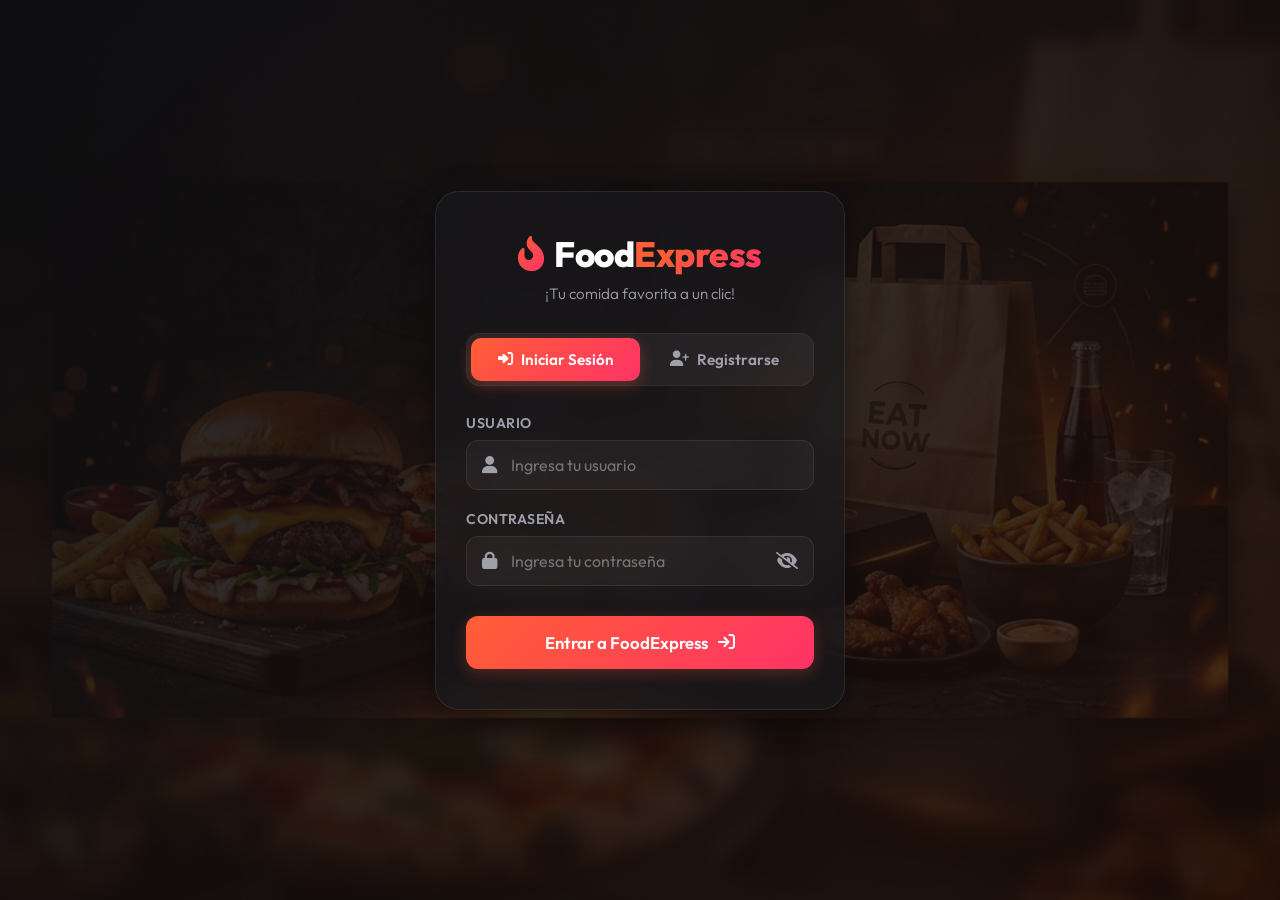
==== commit 7a9243df: "feat: sistema visual tipo Kiosko POS 3 columnas y modal de personalizacion" ====
--- a/index.html
+++ b/index.html
@@ -87,136 +87,237 @@
         </div>
     </div>
 
-    <!-- VISTA 2: Pantalla de Menú Gastronómico (Se activa al iniciar sesión) -->
-    <div id="menu-view">
-        <!-- Barra de Navegación Superior -->
-        <header class="menu-navbar">
-            <div class="navbar-content">
-                <div class="navbar-brand" onclick="scrollToTop()">
-                    <i class="fa-solid fa-fire-flame-curved logo-icon"></i>
-                    <h2>Food<span>Express</span></h2>
-                </div>
-
-                <div class="navbar-actions">
-                    <!-- Badge del Usuario Autenticado -->
-                    <div class="user-badge">
+    <!-- VISTA 2: Pantalla de Menú Gastronómico Estilo Kiosko (Se activa al iniciar sesión) -->
+    <div id="menu-view" class="kiosk-light">
+        <div class="kiosk-shell">
+            <!-- COLUMNA IZQUIERDA: Navegación y Categorías -->
+            <aside class="kiosk-sidebar">
+                <div class="kiosk-brand" onclick="scrollToTop()">
+                    <div class="kiosk-brand-icon">
+                        <i class="fa-solid fa-fire-flame-curved"></i>
+                    </div>
+                    <div>
+                        <h2>Food<span>Express</span></h2>
+                        <small>Sistema Kiosko POS</small>
+                    </div>
+                </div>
+
+                <!-- Buscador -->
+                <div class="kiosk-search-box">
+                    <i class="fa-solid fa-magnifying-glass"></i>
+                    <input type="text" id="food-search-input" placeholder="Buscar plato o bebida..." oninput="handleSearch(this.value)">
+                </div>
+
+                <!-- Info usuario + Mis Pedidos -->
+                <div class="kiosk-user-card">
+                    <div class="kiosk-user-info">
                         <div class="user-avatar-icon" id="user-avatar-letter">U</div>
-                        <span>Hola, <strong id="logged-username">Usuario</strong></span>
-                    </div>
-
-                    <!-- Botón de Carrito con Contador Dinámico -->
-                    <button class="cart-btn" onclick="toggleCartDrawer(true)" id="btn-open-cart" title="Ver pedido">
+                        <div>
+                            <span class="kiosk-user-label">Cliente conectado</span>
+                            <strong id="logged-username">Usuario</strong>
+                        </div>
+                    </div>
+                    <div class="kiosk-user-actions">
+                        <button class="kiosk-mini-btn orders-btn" onclick="openMyOrdersModal()" title="Ver mis pedidos">
+                            <i class="fa-solid fa-receipt"></i> Mis Pedidos
+                        </button>
+                        <button class="kiosk-mini-btn logout-mini-btn" onclick="logout()" title="Cerrar sesión">
+                            <i class="fa-solid fa-right-from-bracket"></i> Salir
+                        </button>
+                    </div>
+                </div>
+
+                <!-- Categorías Verticales -->
+                <div class="kiosk-cat-label">Categorías del Menú</div>
+                <nav class="kiosk-categories" id="kiosk-categories">
+                    <button class="kiosk-cat-btn active" onclick="filterCategory('all', this)">
+                        <i class="fa-solid fa-border-all"></i>
+                        <span>Todos los Platos</span>
+                    </button>
+                    <button class="kiosk-cat-btn" onclick="filterCategory('hamburguesas', this)">
+                        <i class="fa-solid fa-burger"></i>
+                        <span>Hamburguesas</span>
+                    </button>
+                    <button class="kiosk-cat-btn" onclick="filterCategory('pizzas', this)">
+                        <i class="fa-solid fa-pizza-slice"></i>
+                        <span>Pizzas Artesanales</span>
+                    </button>
+                    <button class="kiosk-cat-btn" onclick="filterCategory('tacos', this)">
+                        <i class="fa-solid fa-hotdog"></i>
+                        <span>Perros & Tex-Mex</span>
+                    </button>
+                    <button class="kiosk-cat-btn" onclick="filterCategory('bebidas', this)">
+                        <i class="fa-solid fa-glass-water"></i>
+                        <span>Bebidas & Vasos</span>
+                    </button>
+                    <button class="kiosk-cat-btn" onclick="filterCategory('postres', this)">
+                        <i class="fa-solid fa-cake-candles"></i>
+                        <span>Postres & Dulces</span>
+                    </button>
+                </nav>
+            </aside>
+
+            <!-- COLUMNA CENTRAL: Catálogo de Productos -->
+            <main class="kiosk-main">
+                <header class="kiosk-topbar">
+                    <div class="kiosk-topbar-left">
+                        <h3 id="current-category-title">Todos los Platos</h3>
+                        <span class="kiosk-count-pill" id="products-count-label">Cargando...</span>
+                    </div>
+
+                    <div class="kiosk-status-banner">
+                        <i class="fa-solid fa-bolt"></i>
+                        <span id="hero-username-greeting">Envío gratis desde $30.000 · Entrega 25-35 min</span>
+                    </div>
+
+                    <div class="kiosk-topbar-right">
+                        <button class="kiosk-theme-btn" id="btn-toggle-theme" onclick="toggleKioskTheme()" title="Cambiar tema claro/oscuro">
+                            <i class="fa-solid fa-moon"></i>
+                        </button>
+                        <button class="kiosk-mobile-cart-btn" onclick="toggleCartDrawer(true)" id="btn-open-cart">
+                            <i class="fa-solid fa-bag-shopping"></i>
+                            <span>Pedido</span>
+                            <span class="cart-badge" id="cart-counter">0</span>
+                        </button>
+                    </div>
+                </header>
+
+                <!-- Categorías rápidas en móvil -->
+                <div class="kiosk-mobile-cats" id="kiosk-mobile-cats">
+                    <button class="category-pill active" onclick="filterCategory('all', this)">Todos</button>
+                    <button class="category-pill" onclick="filterCategory('hamburguesas', this)">Hamburguesas</button>
+                    <button class="category-pill" onclick="filterCategory('pizzas', this)">Pizzas</button>
+                    <button class="category-pill" onclick="filterCategory('tacos', this)">Perros & Tex-Mex</button>
+                    <button class="category-pill" onclick="filterCategory('bebidas', this)">Bebidas</button>
+                    <button class="category-pill" onclick="filterCategory('postres', this)">Postres</button>
+                </div>
+
+                <!-- Grid de productos estilo Kiosko -->
+                <div class="kiosk-products-grid" id="products-grid">
+                    <!-- Renderizado dinámicamente -->
+                </div>
+            </main>
+
+            <!-- COLUMNA DERECHA: Carrito Persistente / Drawer Móvil -->
+            <div class="cart-drawer-overlay" id="cart-drawer-overlay" onclick="toggleCartDrawer(false)"></div>
+            <aside class="kiosk-cart-panel" id="cart-drawer">
+                <div class="kiosk-cart-header">
+                    <div class="kiosk-cart-title">
                         <i class="fa-solid fa-bag-shopping"></i>
-                        <span>Mi Pedido</span>
-                        <span class="cart-badge" id="cart-counter">0</span>
+                        <div>
+                            <h3>Tu Pedido</h3>
+                            <span id="cart-header-count">0 ítems</span>
+                        </div>
+                    </div>
+                    <div class="kiosk-cart-header-actions">
+                        <button class="kiosk-clear-btn" onclick="clearCart()" title="Vaciar carrito">
+                            <i class="fa-solid fa-trash-can"></i> Vaciar
+                        </button>
+                        <button class="close-drawer-btn mobile-only-close" onclick="toggleCartDrawer(false)">
+                            <i class="fa-solid fa-xmark"></i>
+                        </button>
+                    </div>
+                </div>
+
+                <div class="cart-items-container" id="cart-items-container">
+                    <!-- Items renderizados con JS -->
+                </div>
+
+                <div class="kiosk-cart-footer">
+                    <div class="cart-summary-row">
+                        <span>Subtotal:</span>
+                        <span id="cart-subtotal">$ 0</span>
+                    </div>
+                    <div class="cart-summary-row">
+                        <span>Costo de Envío:</span>
+                        <span id="cart-shipping">$ 0</span>
+                    </div>
+                    <div class="cart-summary-row total-row">
+                        <span>Total a Pagar:</span>
+                        <span id="cart-total">$ 0</span>
+                    </div>
+                    <button class="kiosk-checkout-btn" id="btn-checkout" onclick="confirmarPedidoReal()" disabled>
+                        <span>Confirmar Pedido</span>
+                        <i class="fa-solid fa-arrow-right"></i>
                     </button>
-
-                    <!-- Botón Cerrar Sesión -->
-                    <button class="logout-btn" onclick="logout()" title="Cerrar sesión">
-                        <i class="fa-solid fa-right-from-bracket"></i>
-                        <span>Salir</span>
-                    </button>
-                </div>
-            </div>
-        </header>
-
-        <!-- Contenido Principal del Menú -->
-        <main class="menu-main">
-            <!-- Hero Banner Gastronómico -->
-            <section class="menu-hero">
-                <div class="hero-text">
-                    <div class="hero-promo-badge">
-                        <i class="fa-solid fa-bolt"></i>
-                        <span>Entrega Rápida en 25-35 min • Envíos gratis por compras > $30.000</span>
-                    </div>
-                    <h1>Elige tu comida favorita, <br><span id="hero-username-greeting">¡y te la llevamos volando!</span></h1>
-                    <p>Sabores artesanales, ingredientes frescos del día y la mejor selección gastronómica para ti.</p>
-                    
-                    <!-- Buscador en tiempo real -->
-                    <div class="search-bar-wrapper">
-                        <i class="fa-solid fa-magnifying-glass"></i>
-                        <input type="text" id="food-search-input" placeholder="Buscar hamburguesas, pizzas, postres..." oninput="handleSearch(this.value)">
-                    </div>
-                </div>
-            </section>
-
-            <!-- Filtros por Categoría -->
-            <section class="categories-section">
-                <h3 class="categories-section-title">
-                    <i class="fa-solid fa-utensils" style="color: var(--primary);"></i>
-                    Explora por Categorías
-                </h3>
-                <div class="categories-pills">
-                    <button class="category-pill active" onclick="filterCategory('all', this)">
-                        <i class="fa-solid fa-border-all"></i> Todos los Platos
-                    </button>
-                    <button class="category-pill" onclick="filterCategory('hamburguesas', this)">
-                        <i class="fa-solid fa-burger"></i> Hamburguesas
-                    </button>
-                    <button class="category-pill" onclick="filterCategory('pizzas', this)">
-                        <i class="fa-solid fa-pizza-slice"></i> Pizzas
-                    </button>
-                    <button class="category-pill" onclick="filterCategory('tacos', this)">
-                        <i class="fa-solid fa-bowl-food"></i> Tacos & Tex-Mex
-                    </button>
-                    <button class="category-pill" onclick="filterCategory('bebidas', this)">
-                        <i class="fa-solid fa-wine-glass"></i> Bebidas
-                    </button>
-                    <button class="category-pill" onclick="filterCategory('postres', this)">
-                        <i class="fa-solid fa-cake-candles"></i> Postres
-                    </button>
-                </div>
-            </section>
-
-            <!-- Catálogo de Platos del Menú -->
-            <section class="products-section">
-                <div class="products-header">
-                    <h3 id="current-category-title">Platos Destacados</h3>
-                    <span class="products-count" id="products-count-label">Cargando menú...</span>
-                </div>
-                <div class="products-grid" id="products-grid">
-                    <!-- Se renderiza dinámicamente con JavaScript -->
-                </div>
-            </section>
-        </main>
+                </div>
+            </aside>
+        </div>
     </div>
 
-    <!-- DRAWER LATERAL DE CARRITO DE COMPRAS -->
-    <div class="cart-drawer-overlay" id="cart-drawer-overlay" onclick="toggleCartDrawer(false)"></div>
-    <aside class="cart-drawer" id="cart-drawer">
-        <div class="cart-drawer-header">
-            <h3>
-                <i class="fa-solid fa-bag-shopping" style="color: var(--primary);"></i>
-                Tu Pedido FoodExpress
-            </h3>
-            <button class="close-drawer-btn" onclick="toggleCartDrawer(false)">
+    <!-- MODAL DE PERSONALIZACIÓN DE PRODUCTO (ESTILO KIOSKO) -->
+    <div class="custom-modal-backdrop" id="custom-modal-backdrop" onclick="if(event.target===this) closeProductModal()">
+        <div class="custom-modal-card">
+            <button class="custom-modal-close" onclick="closeProductModal()" title="Cerrar">
                 <i class="fa-solid fa-xmark"></i>
             </button>
+
+            <div class="custom-modal-body">
+                <!-- Columna Izquierda: Imagen -->
+                <div class="custom-modal-left">
+                    <div class="custom-modal-img-box">
+                        <img id="cm-image" src="" alt="Producto">
+                        <span class="custom-modal-badge" id="cm-badge"></span>
+                    </div>
+                    <p class="custom-modal-disclaimer">
+                        <i class="fa-solid fa-circle-info"></i> La imagen es ilustrativa y puede variar ligeramente del producto final.
+                    </p>
+                </div>
+
+                <!-- Columna Derecha: Info y Opciones -->
+                <div class="custom-modal-right">
+                    <div class="custom-modal-header-info">
+                        <h3 id="cm-title">Nombre del Producto</h3>
+                        <p id="cm-desc">Descripción del producto</p>
+                        <div class="custom-modal-base-price" id="cm-base-price">$0 ~</div>
+                    </div>
+
+                    <div class="custom-modal-options-scroll" id="cm-options-container">
+                        <!-- Grupos de opciones dinámicas -->
+                    </div>
+                </div>
+            </div>
+
+            <!-- Barra Inferior del Modal -->
+            <div class="custom-modal-footer">
+                <div class="custom-modal-qty">
+                    <span>Cantidad</span>
+                    <div class="custom-qty-controls">
+                        <button type="button" onclick="changeModalQty(-1)">−</button>
+                        <strong id="cm-qty">1</strong>
+                        <button type="button" onclick="changeModalQty(1)">+</button>
+                    </div>
+                </div>
+
+                <div class="custom-modal-actions">
+                    <button type="button" class="cm-btn-add" id="cm-btn-add" onclick="confirmAddFromModal()">
+                        Agregar ($0)
+                    </button>
+                    <button type="button" class="cm-btn-cancel" onclick="closeProductModal()">
+                        Cancelar
+                    </button>
+                </div>
+            </div>
         </div>
-
-        <div class="cart-items-container" id="cart-items-container">
-            <!-- Items del carrito renderizados con JS -->
-        </div>
-
-        <div class="cart-drawer-footer">
-            <div class="cart-summary-row">
-                <span>Subtotal:</span>
-                <span id="cart-subtotal">$0</span>
+    </div>
+
+    <!-- MODAL DE MIS PEDIDOS (SEGUIMIENTO EN VIVO PARA CLIENTE) -->
+    <div class="order-modal-backdrop" id="my-orders-modal-backdrop" onclick="if(event.target===this) closeMyOrdersModal()">
+        <div class="order-modal-card my-orders-card">
+            <div class="my-orders-header">
+                <h3><i class="fa-solid fa-receipt"></i> Mis Pedidos en Tiempo Real</h3>
+                <button class="custom-modal-close static-close" onclick="closeMyOrdersModal()">
+                    <i class="fa-solid fa-xmark"></i>
+                </button>
             </div>
-            <div class="cart-summary-row">
-                <span>Costo de Envío:</span>
-                <span id="cart-shipping">$0</span>
+            <div class="my-orders-list" id="my-orders-list">
+                <p>Cargando pedidos...</p>
             </div>
-            <div class="cart-summary-row total-row">
-                <span>Total a Pagar:</span>
-                <span id="cart-total">$0</span>
-            </div>
-            <button class="checkout-btn" id="btn-checkout" onclick="confirmarPedidoReal()" disabled>
-                <span>Confirmar Pedido</span>
-                <i class="fa-solid fa-arrow-right"></i>
+            <button class="order-modal-btn" style="margin-top:16px;" onclick="loadMyOrders()">
+                <i class="fa-solid fa-rotate-right"></i> Actualizar Estados
             </button>
         </div>
-    </aside>
+    </div>
 
     <!-- MODAL DE PEDIDO CONFIRMADO -->
     <div class="order-modal-backdrop" id="order-modal-backdrop">
@@ -266,6 +367,146 @@
             : 'https://foodexpress-1ute.onrender.com';
 
         // ==========================================
+        // GRUPOS DE OPCIONES ESTILO KIOSKO POR CATEGORÍA
+        // ==========================================
+        const OPTION_GROUPS_BY_CATEGORY = {
+            hamburguesas: [
+                {
+                    id: 'tamano',
+                    title: 'Presentación / Combo',
+                    required: true,
+                    type: 'radio',
+                    options: [
+                        { id: 'sencilla', label: 'Hamburguesa Sencilla', price: 0, default: true },
+                        { id: 'papas', label: 'Combo con Papas Rústicas', price: 5500 },
+                        { id: 'combo_full', label: 'Combo Papas + Gaseosa 400ml', price: 8500 }
+                    ]
+                },
+                {
+                    id: 'salsas',
+                    title: 'Salsas y Adiciones',
+                    required: false,
+                    type: 'checkbox',
+                    max: 3,
+                    options: [
+                        { id: 'sin_extra', label: 'Sin adiciones extra', price: 0, default: true },
+                        { id: 'bbq', label: 'Salsa BBQ Ahumada', price: 1000 },
+                        { id: 'ajo', label: 'Salsa Ajo & Cilantro', price: 1000 },
+                        { id: 'picante', label: 'Mayonesa Chipotle Picante', price: 1200 },
+                        { id: 'cheddar', label: 'Extra Queso Cheddar Fundido', price: 2500 },
+                        { id: 'bacon', label: 'Extra Tocineta Crujiente', price: 3500 }
+                    ]
+                }
+            ],
+            pizzas: [
+                {
+                    id: 'tamano',
+                    title: 'Tamaño de Pizza',
+                    required: true,
+                    type: 'radio',
+                    options: [
+                        { id: 'personal', label: 'Personal (4 porciones)', price: 0, default: true },
+                        { id: 'mediana', label: 'Mediana (6 porciones)', price: 10000 },
+                        { id: 'familiar', label: 'Familiar (8 porciones)', price: 18000 }
+                    ]
+                },
+                {
+                    id: 'extras',
+                    title: 'Bordes y Salsas Extra',
+                    required: false,
+                    type: 'checkbox',
+                    max: 3,
+                    options: [
+                        { id: 'oregano', label: 'Orégano & Aceite de Ajo', price: 0, default: true },
+                        { id: 'borde_queso', label: 'Borde Relleno de Queso', price: 4500 },
+                        { id: 'ranch', label: 'Dip Salsa Ranch', price: 1500 },
+                        { id: 'pepperoni_ex', label: 'Doble Pepperoni', price: 4000 }
+                    ]
+                }
+            ],
+            tacos: [
+                {
+                    id: 'preparacion',
+                    title: 'Preparación y Acompañamiento',
+                    required: true,
+                    type: 'radio',
+                    options: [
+                        { id: 'clasico', label: 'Preparación Clásica', price: 0, default: true },
+                        { id: 'queso_full', label: 'Extra Queso Gratinado', price: 3000 },
+                        { id: 'combo_bebida', label: 'Combo con Bebida Refrescante', price: 6500 }
+                    ]
+                },
+                {
+                    id: 'salsas',
+                    title: 'Selección de Salsas',
+                    required: false,
+                    type: 'checkbox',
+                    max: 3,
+                    options: [
+                        { id: 'sin_salsa', label: 'Sin salsa adicional', price: 0, default: true },
+                        { id: 'miel_mostaza', label: 'Salsa Miel Mostaza', price: 800 },
+                        { id: 'sweet_chili', label: 'Salsa Sweet Chili', price: 800 },
+                        { id: 'ketchup', label: 'Ketchup Clásica', price: 800 },
+                        { id: 'cheddar_dip', label: 'Salsa Queso Cheddar', price: 1500 },
+                        { id: 'guacamole', label: 'Guacamole Fresco', price: 2500 },
+                        { id: 'habanero', label: 'Salsa Picante Habanero', price: 1000 }
+                    ]
+                }
+            ],
+            bebidas: [
+                {
+                    id: 'vaso',
+                    title: 'Agregar Vaso con Hielo',
+                    required: true,
+                    type: 'radio',
+                    options: [
+                        { id: 'sin_vaso', label: 'Presentación Estándar', price: 0, default: true },
+                        { id: 'vaso_m', label: 'Vaso con Hielo Tamaño M', price: 800 },
+                        { id: 'vaso_l', label: 'Vaso con Hielo Tamaño L', price: 1500 },
+                        { id: 'vaso_xl', label: 'Vaso XL con Hielo (1 Litro)', price: 2500 }
+                    ]
+                },
+                {
+                    id: 'complementos',
+                    title: 'Complementos',
+                    required: false,
+                    type: 'checkbox',
+                    max: 2,
+                    options: [
+                        { id: 'pitillo', label: 'Incluir Pitillo Ecológico', price: 0, default: true },
+                        { id: 'limon', label: 'Rodajas de Limón Extra', price: 500 },
+                        { id: 'borde', label: 'Escarchado Dulce / Tajín', price: 1200 }
+                    ]
+                }
+            ],
+            postres: [
+                {
+                    id: 'tamano',
+                    title: 'Acompañamiento del Postre',
+                    required: true,
+                    type: 'radio',
+                    options: [
+                        { id: 'clasico', label: 'Porción Individual', price: 0, default: true },
+                        { id: 'helado_extra', label: 'Con Bola de Helado Artesanal', price: 3500 }
+                    ]
+                },
+                {
+                    id: 'toppings',
+                    title: 'Toppings Dulces',
+                    required: false,
+                    type: 'checkbox',
+                    max: 3,
+                    options: [
+                        { id: 'chocolate', label: 'Salsa de Chocolate', price: 1200 },
+                        { id: 'arequipe', label: 'Salsa de Arequipe', price: 1200 },
+                        { id: 'oreo', label: 'Trozos de Galleta Oreo', price: 1800 },
+                        { id: 'fresas', label: 'Fresas Frescas', price: 2000 }
+                    ]
+                }
+            ]
+        };
+
+        // ==========================================
         // CATÁLOGO DE PRODUCTOS GASTRONÓMICOS FOODEXPRESS
         // ==========================================
         const MENU_PRODUCTS = [
@@ -276,7 +517,7 @@
                 price: 28500,
                 rating: "4.9",
                 badge: "🔥 Más Pedida",
-                desc: "Doble carne Angus 100% (240g), queso cheddar fundido, tocineta crujiente, cebolla caramelizada y salsa trufada especial.",
+                desc: "Doble carne Angus 100% (240g), queso cheddar fundido, tocineta crujiente, cebolla caramelizada y salsa trufada.",
                 image: "https://images.unsplash.com/photo-1568901346375-23c9450c58cd?auto=format&fit=crop&w=600&q=80"
             },
             {
@@ -286,7 +527,7 @@
                 price: 24000,
                 rating: "4.8",
                 badge: "Crujiente",
-                desc: "Pechuga de pollo apanada estilo sureño ultra crujiente, pepinillos dulces, lechuga fresca y aderezo ranch de la casa.",
+                desc: "Pechuga de pollo apanada estilo sureño ultra crujiente, pepinillos dulces, lechuga fresca y aderezo ranch.",
                 image: "https://images.unsplash.com/photo-1586190848861-99aa4a171e90?auto=format&fit=crop&w=600&q=80"
             },
             {
@@ -296,7 +537,7 @@
                 price: 34000,
                 rating: "4.9",
                 badge: "Artesanal",
-                desc: "Masa madre de fermentación lenta, salsa pomodoro italiana, mozzarella de búfala, jamón serrano y albahaca fresca.",
+                desc: "Masa madre de fermentación lenta, salsa pomodoro italiana, mozzarella de búfala, jamón serrano y albahaca.",
                 image: "https://images.unsplash.com/photo-1604382355076-af4b0eb60143?auto=format&fit=crop&w=600&q=80"
             },
             {
@@ -316,7 +557,7 @@
                 price: 26500,
                 rating: "5.0",
                 badge: "⭐ Chef Choice",
-                desc: "Tortillas doradas rellenas de suave carne de res estofada con queso derretido, cilantro, cebolla y consomé caliente para sopear.",
+                desc: "Tortillas doradas rellenas de carne de res estofada con queso derretido, cilantro, cebolla y consomé.",
                 image: "https://images.unsplash.com/photo-1565299585323-38d6b0865b47?auto=format&fit=crop&w=600&q=80"
             },
             {
@@ -326,8 +567,28 @@
                 price: 25000,
                 rating: "4.7",
                 badge: "XXL",
-                desc: "Corte de res jugoso asado a la parrilla, arroz mexicano con especias, frijoles negros, guacamole y queso fundido.",
+                desc: "Corte de res jugoso asado a la parrilla, arroz mexicano con especias, frijoles negros, guacamole y queso.",
                 image: "https://images.unsplash.com/photo-1626700051175-6818013e1d4f?auto=format&fit=crop&w=600&q=80"
+            },
+            {
+                id: 11,
+                name: "Corn Dog Coreano Crispy Queso",
+                category: "tacos",
+                price: 15500,
+                rating: "4.9",
+                badge: "🔥 Kiosko Top",
+                desc: "Banderilla coreana dorada y ultra crujiente rellena de salchicha premium y mozzarella fundido.",
+                image: "https://images.unsplash.com/photo-1619740455993-9e612b1af08a?auto=format&fit=crop&w=600&q=80"
+            },
+            {
+                id: 12,
+                name: "Hot Dog Artesanal Doble Tocineta",
+                category: "tacos",
+                price: 18500,
+                rating: "4.8",
+                badge: "Especial",
+                desc: "Pan brioche tostado, salchicha alemana ahumada, tocineta crocante, ripio de papa y queso fundido.",
+                image: "https://images.unsplash.com/photo-1627054247644-292b28b92f0b?auto=format&fit=crop&w=600&q=80"
             },
             {
                 id: 7,
@@ -336,7 +597,7 @@
                 price: 14500,
                 rating: "4.9",
                 badge: "Gourmet",
-                desc: "Helado artesanal de vainilla batido con toffee de caramelo salado, trozos de brownie húmedo y crema chantilly.",
+                desc: "Helado artesanal de vainilla batido con toffee de caramelo salado, trozos de brownie y crema chantilly.",
                 image: "https://images.unsplash.com/photo-1572490122747-3968b75cc699?auto=format&fit=crop&w=600&q=80"
             },
             {
@@ -350,23 +611,33 @@
                 image: "https://images.unsplash.com/photo-1551024709-8f23befc6f87?auto=format&fit=crop&w=600&q=80"
             },
             {
+                id: 13,
+                name: "Soda Italiana Frutos Rojos",
+                category: "bebidas",
+                price: 9500,
+                rating: "4.8",
+                badge: "Fría",
+                desc: "Agua gasificada bien fría con sirope artesanal de cereza y arándanos, perfecta para acompañar tu pedido.",
+                image: "https://images.unsplash.com/photo-1513558161293-cdaf765ed2fd?auto=format&fit=crop&w=600&q=80"
+            },
+            {
                 id: 9,
                 name: "Brownie Volcán con Helado",
                 category: "postres",
                 price: 15500,
                 rating: "4.9",
                 badge: "Caliente",
-                desc: "Pastel tibio de chocolate amargo 70% con centro líquido derretido, acompañado de bola de helado artesanal de vainilla.",
+                desc: "Pastel tibio de chocolate amargo 70% con centro líquido derretido y bola de helado artesanal de vainilla.",
                 image: "https://images.unsplash.com/photo-1551024601-bec78aea704b?auto=format&fit=crop&w=600&q=80"
             },
             {
                 id: 10,
-                name: "Cheesecake de Frutos Rojos Silvestres",
+                name: "Cheesecake de Frutos Rojos",
                 category: "postres",
                 price: 16000,
                 rating: "4.8",
                 badge: "Suave",
-                desc: "Cremoso pastel de queso estilo New York sobre crujiente base de galleta con compota artesanal de arándanos y fresas.",
+                desc: "Cremoso pastel de queso estilo New York sobre base de galleta con compota artesanal de arándanos.",
                 image: "https://images.unsplash.com/photo-1533134242443-d4fd215305ad?auto=format&fit=crop&w=600&q=80"
             }
         ];
@@ -375,6 +646,9 @@
         let currentCategory = 'all';
         let searchQuery = '';
         let shoppingCart = [];
+        let activeModalProduct = null;
+        let activeModalQty = 1;
+        let activeModalSelections = {};
 
         // ==========================================
         // MANEJO DE VISTAS (LOGIN / MENÚ / COCINA)
@@ -409,20 +683,27 @@
         }
 
         function showMenuScreen(username) {
-            // Ocultar Auth y mostrar Menú
             document.getElementById('auth-container').classList.add('hidden');
             document.getElementById('menu-view').classList.add('active-view');
             document.body.classList.add('in-menu');
 
-            // Actualizar datos del usuario en la interfaz
             const displayName = username || "Cliente FoodExpress";
             document.getElementById('logged-username').innerText = displayName;
             document.getElementById('user-avatar-letter').innerText = displayName.charAt(0).toUpperCase();
-            document.getElementById('hero-username-greeting').innerText = `¡${displayName}, te la llevamos volando!`;
-
-            // Renderizar productos
+            document.getElementById('hero-username-greeting').innerText = `¡Hola ${displayName}! Envío gratis desde $30.000`;
+
             renderProducts();
             updateCartUI();
+        }
+
+        function toggleKioskTheme() {
+            const menuView = document.getElementById('menu-view');
+            const btn = document.getElementById('btn-toggle-theme');
+            const isLight = menuView.classList.toggle('kiosk-light');
+            menuView.classList.toggle('kiosk-dark', !isLight);
+            btn.innerHTML = isLight
+                ? '<i class="fa-solid fa-moon"></i>'
+                : '<i class="fa-solid fa-sun"></i>';
         }
 
         function logout() {
@@ -438,28 +719,27 @@
         }
 
         // ==========================================
-        // RENDERIZADO DEL CATÁLOGO DE PRODUCTOS
+        // RENDERIZADO DEL CATÁLOGO ESTILO KIOSKO
         // ==========================================
         function formatMoney(amount) {
-            return '$ ' + amount.toLocaleString('es-CO');
+            return '$ ' + Number(amount).toLocaleString('es-CO');
         }
 
         function renderProducts() {
             const grid = document.getElementById('products-grid');
             const countLabel = document.getElementById('products-count-label');
 
-            // Filtrar productos por categoría y búsqueda
             const filtered = MENU_PRODUCTS.filter(item => {
                 const matchesCat = (currentCategory === 'all') || (item.category === currentCategory);
                 const query = searchQuery.trim().toLowerCase();
-                const matchesSearch = !query || 
-                    item.name.toLowerCase().includes(query) || 
+                const matchesSearch = !query ||
+                    item.name.toLowerCase().includes(query) ||
                     item.desc.toLowerCase().includes(query) ||
                     item.category.toLowerCase().includes(query);
                 return matchesCat && matchesSearch;
             });
 
-            countLabel.innerText = `${filtered.length} platillo${filtered.length === 1 ? '' : 's'} disponible${filtered.length === 1 ? '' : 's'}`;
+            countLabel.innerText = `${filtered.length} producto${filtered.length === 1 ? '' : 's'}`;
 
             if (filtered.length === 0) {
                 grid.innerHTML = `
@@ -473,23 +753,18 @@
             }
 
             grid.innerHTML = filtered.map(item => `
-                <article class="food-card">
-                    <div class="food-img-wrapper">
-                        <img src="${item.image}" alt="${item.name}" class="food-img" loading="lazy">
-                        ${item.badge ? `<span class="food-badge">${item.badge}</span>` : ''}
-                        <span class="food-rating"><i class="fa-solid fa-star"></i> ${item.rating}</span>
-                    </div>
-                    <div class="food-details">
-                        <span class="food-category-tag">${item.category}</span>
-                        <h4 class="food-title">${item.name}</h4>
-                        <p class="food-desc">${item.desc}</p>
-                        <div class="food-card-footer">
-                            <div class="food-price"><span>$</span>${item.price.toLocaleString('es-CO')}</div>
-                            <button class="add-cart-btn" onclick="addToCart(${item.id})">
-                                <i class="fa-solid fa-plus"></i>
-                                <span>Agregar</span>
-                            </button>
-                        </div>
+                <article class="kiosk-card" onclick="openProductModal(${item.id})">
+                    <div class="kiosk-card-img-box">
+                        <img src="${item.image}" alt="${item.name}" class="kiosk-card-img" loading="lazy">
+                        ${item.badge ? `<span class="kiosk-card-badge">${item.badge}</span>` : ''}
+                        <span class="kiosk-card-rating"><i class="fa-solid fa-star"></i> ${item.rating}</span>
+                    </div>
+                    <div class="kiosk-card-body">
+                        <h4 class="kiosk-card-title">${item.name}</h4>
+                        <div class="kiosk-card-price">${formatMoney(item.price)}</div>
+                        <button type="button" class="kiosk-card-btn" onclick="event.stopPropagation(); openProductModal(${item.id})">
+                            <i class="fa-solid fa-sliders"></i> Personalizar y Agregar
+                        </button>
                     </div>
                 </article>
             `).join('');
@@ -497,25 +772,210 @@
 
         function filterCategory(cat, btnElement) {
             currentCategory = cat;
-            document.querySelectorAll('.category-pill').forEach(btn => btn.classList.remove('active'));
+            document.querySelectorAll('.kiosk-cat-btn, .category-pill').forEach(btn => btn.classList.remove('active'));
+            // Activar tanto en sidebar como en barra móvil
+            document.querySelectorAll(`[onclick*="filterCategory('${cat}'"]`).forEach(btn => btn.classList.add('active'));
             if (btnElement) btnElement.classList.add('active');
 
             const titleMap = {
-                'all': 'Todos los Platos Disponibles',
-                'hamburguesas': 'Hamburguesas Artesanales',
-                'pizzas': 'Pizzas al Horno',
-                'tacos': 'Tacos & Especialidades Tex-Mex',
-                'bebidas': 'Bebidas & Malteadas',
+                'all': 'Todos los Platos',
+                'hamburguesas': 'Hamburguesas',
+                'pizzas': 'Pizzas Artesanales',
+                'tacos': 'Perros & Tex-Mex',
+                'bebidas': 'Bebidas & Vasos',
                 'postres': 'Postres & Dulces'
             };
             document.getElementById('current-category-title').innerText = titleMap[cat] || 'Platos';
-
             renderProducts();
         }
 
         function handleSearch(val) {
             searchQuery = val;
             renderProducts();
+        }
+
+        // ==========================================
+        // MODAL DE PERSONALIZACIÓN DE PRODUCTO
+        // ==========================================
+        function openProductModal(productId) {
+            const product = MENU_PRODUCTS.find(p => p.id === productId);
+            if (!product) return;
+
+            activeModalProduct = product;
+            activeModalQty = 1;
+            activeModalSelections = {};
+
+            const groups = OPTION_GROUPS_BY_CATEGORY[product.category] || [];
+            groups.forEach(group => {
+                if (group.type === 'radio') {
+                    const def = group.options.find(o => o.default) || group.options[0];
+                    activeModalSelections[group.id] = def ? [def.id] : [];
+                } else {
+                    const defs = group.options.filter(o => o.default).map(o => o.id);
+                    activeModalSelections[group.id] = defs;
+                }
+            });
+
+            document.getElementById('cm-image').src = product.image;
+            document.getElementById('cm-badge').innerText = product.badge || product.category;
+            document.getElementById('cm-title').innerText = product.name;
+            document.getElementById('cm-desc').innerText = product.desc;
+            document.getElementById('cm-base-price').innerText = `${formatMoney(product.price)} ~`;
+            document.getElementById('cm-qty').innerText = '1';
+
+            renderModalOptionGroups(groups);
+            updateModalPriceDisplay();
+
+            document.getElementById('custom-modal-backdrop').classList.add('open');
+        }
+
+        function closeProductModal() {
+            document.getElementById('custom-modal-backdrop').classList.remove('open');
+            activeModalProduct = null;
+        }
+
+        function renderModalOptionGroups(groups) {
+            const container = document.getElementById('cm-options-container');
+            if (!groups || groups.length === 0) {
+                container.innerHTML = '<p style="color:#6b7280;font-size:0.9rem;">Producto listo para agregar.</p>';
+                return;
+            }
+
+            container.innerHTML = groups.map(group => {
+                const selectedIds = activeModalSelections[group.id] || [];
+                const badgeClass = group.required ? 'req-badge' : 'opt-badge';
+                const badgeText = group.required ? 'Obligatorio' : 'Opcional';
+                const maxHint = (!group.required && group.max) ? `<small class="cm-group-hint">Puedes elegir hasta ${group.max} opciones</small>` : '';
+
+                const optionsHtml = group.options.map(opt => {
+                    const isChecked = selectedIds.includes(opt.id);
+                    const priceLabel = opt.price > 0 ? `+${formatMoney(opt.price)}` : '+$ 0';
+                    return `
+                        <label class="cm-option-row ${isChecked ? 'selected' : ''}" onclick="toggleModalOption('${group.id}', '${opt.id}', '${group.type}', ${group.max || 99}, event)">
+                            <div class="cm-option-left">
+                                <span class="cm-input-indicator ${group.type} ${isChecked ? 'checked' : ''}">
+                                    ${isChecked ? (group.type === 'radio' ? '<span class="dot"></span>' : '<i class="fa-solid fa-check"></i>') : ''}
+                                </span>
+                                <span class="cm-option-label">${opt.label}</span>
+                            </div>
+                            <span class="cm-option-price">${priceLabel}</span>
+                        </label>
+                    `;
+                }).join('');
+
+                return `
+                    <div class="cm-option-group">
+                        <div class="cm-group-header">
+                            <div>
+                                <h4>${group.title}</h4>
+                                ${maxHint}
+                            </div>
+                            <span class="cm-group-badge ${badgeClass}">${badgeText}</span>
+                        </div>
+                        <div class="cm-options-list">
+                            ${optionsHtml}
+                        </div>
+                    </div>
+                `;
+            }).join('');
+        }
+
+        function toggleModalOption(groupId, optionId, type, max, event) {
+            if (event) event.preventDefault();
+            if (!activeModalProduct) return;
+
+            const current = activeModalSelections[groupId] || [];
+            if (type === 'radio') {
+                activeModalSelections[groupId] = [optionId];
+            } else {
+                const idx = current.indexOf(optionId);
+                if (idx > -1) {
+                    current.splice(idx, 1);
+                } else {
+                    if (current.length >= max) {
+                        showToast(`Máximo ${max} opciones permitidas en este grupo`, "error");
+                        return;
+                    }
+                    // Si selecciona una opción real con precio o distinta, quitar "sin_extra"/"sin_salsa" si estaba marcado
+                    if (optionId !== 'sin_extra' && optionId !== 'sin_salsa') {
+                        const clean = current.filter(id => id !== 'sin_extra' && id !== 'sin_salsa');
+                        clean.push(optionId);
+                        activeModalSelections[groupId] = clean;
+                    } else {
+                        activeModalSelections[groupId] = [optionId];
+                    }
+                }
+            }
+
+            const groups = OPTION_GROUPS_BY_CATEGORY[activeModalProduct.category] || [];
+            renderModalOptionGroups(groups);
+            updateModalPriceDisplay();
+        }
+
+        function changeModalQty(delta) {
+            activeModalQty = Math.max(1, activeModalQty + delta);
+            document.getElementById('cm-qty').innerText = activeModalQty;
+            updateModalPriceDisplay();
+        }
+
+        function computeModalUnitPrice() {
+            if (!activeModalProduct) return 0;
+            let extra = 0;
+            const groups = OPTION_GROUPS_BY_CATEGORY[activeModalProduct.category] || [];
+            groups.forEach(group => {
+                const sel = activeModalSelections[group.id] || [];
+                sel.forEach(optId => {
+                    const opt = group.options.find(o => o.id === optId);
+                    if (opt) extra += opt.price;
+                });
+            });
+            return activeModalProduct.price + extra;
+        }
+
+        function updateModalPriceDisplay() {
+            const unitPrice = computeModalUnitPrice();
+            const total = unitPrice * activeModalQty;
+            document.getElementById('cm-btn-add').innerText = `Agregar (${formatMoney(total)})`;
+        }
+
+        function confirmAddFromModal() {
+            if (!activeModalProduct) return;
+            const groups = OPTION_GROUPS_BY_CATEGORY[activeModalProduct.category] || [];
+            const selectedLabels = [];
+
+            groups.forEach(group => {
+                const sel = activeModalSelections[group.id] || [];
+                sel.forEach(optId => {
+                    const opt = group.options.find(o => o.id === optId);
+                    if (opt && opt.id !== 'sin_extra' && opt.id !== 'sin_salsa' && opt.id !== 'sin_vaso') {
+                        selectedLabels.push(opt.label);
+                    }
+                });
+            });
+
+            const unitPrice = computeModalUnitPrice();
+            const optionsText = selectedLabels.join(', ');
+            const cartKey = `${activeModalProduct.id}::${optionsText}`;
+
+            const existingIndex = shoppingCart.findIndex(item => item.cartKey === cartKey);
+            if (existingIndex > -1) {
+                shoppingCart[existingIndex].qty += activeModalQty;
+            } else {
+                shoppingCart.push({
+                    cartKey,
+                    id: activeModalProduct.id,
+                    name: activeModalProduct.name,
+                    optionsText,
+                    price: unitPrice,
+                    image: activeModalProduct.image,
+                    qty: activeModalQty
+                });
+            }
+
+            const addedName = activeModalProduct.name;
+            closeProductModal();
+            updateCartUI();
+            showToast(`¡Agregado: ${addedName}!`, "success");
         }
 
         // ==========================================
@@ -533,36 +993,8 @@
             }
         }
 
-        function addToCart(productId) {
-            const product = MENU_PRODUCTS.find(p => p.id === productId);
-            if (!product) return;
-
-            const existingIndex = shoppingCart.findIndex(item => item.id === productId);
-            if (existingIndex > -1) {
-                shoppingCart[existingIndex].qty += 1;
-            } else {
-                shoppingCart.push({
-                    id: product.id,
-                    name: product.name,
-                    price: product.price,
-                    image: product.image,
-                    qty: 1
-                });
-            }
-
-            updateCartUI();
-            showToast(`¡Agregado al pedido: ${product.name}!`, "success");
-
-            // Micro-animación en el botón del carrito
-            const cartBtn = document.getElementById('btn-open-cart');
-            cartBtn.style.transform = 'scale(1.15)';
-            setTimeout(() => { cartBtn.style.transform = ''; }, 200);
-        }
-
-        function changeQty(productId, delta) {
-            const index = shoppingCart.findIndex(item => item.id === productId);
-            if (index === -1) return;
-
+        function changeQty(index, delta) {
+            if (index < 0 || index >= shoppingCart.length) return;
             shoppingCart[index].qty += delta;
             if (shoppingCart[index].qty <= 0) {
                 shoppingCart.splice(index, 1);
@@ -570,68 +1002,119 @@
             updateCartUI();
         }
 
-        function removeFromCart(productId) {
-            shoppingCart = shoppingCart.filter(item => item.id !== productId);
+        function removeFromCart(index) {
+            shoppingCart.splice(index, 1);
             updateCartUI();
+        }
+
+        function clearCart() {
+            if (shoppingCart.length === 0) return;
+            shoppingCart = [];
+            updateCartUI();
+            showToast("Canasta vaciada.", "info");
         }
 
         function updateCartUI() {
             const counter = document.getElementById('cart-counter');
+            const headerCount = document.getElementById('cart-header-count');
             const container = document.getElementById('cart-items-container');
             const subtotalEl = document.getElementById('cart-subtotal');
             const shippingEl = document.getElementById('cart-shipping');
             const totalEl = document.getElementById('cart-total');
             const checkoutBtn = document.getElementById('btn-checkout');
 
-            // Total de productos en unidades
             const totalItems = shoppingCart.reduce((acc, curr) => acc + curr.qty, 0);
-            counter.innerText = totalItems;
+            if (counter) counter.innerText = totalItems;
+            if (headerCount) headerCount.innerText = `${totalItems} ítem${totalItems === 1 ? '' : 's'}`;
 
             if (shoppingCart.length === 0) {
                 container.innerHTML = `
                     <div class="cart-empty-message">
                         <i class="fa-solid fa-basket-shopping"></i>
-                        <h4>Tu canasta está vacía</h4>
-                        <p>Explora el menú y agrega tus comidas favoritas.</p>
+                        <h4>Tu pedido está vacío</h4>
+                        <p>Selecciona un producto del catálogo para personalizarlo y agregarlo.</p>
                     </div>
                 `;
                 subtotalEl.innerText = '$ 0';
                 shippingEl.innerText = '$ 0';
                 totalEl.innerText = '$ 0';
                 checkoutBtn.disabled = true;
+                checkoutBtn.innerHTML = `<span>Confirmar Pedido</span><i class="fa-solid fa-arrow-right"></i>`;
                 return;
             }
 
             checkoutBtn.disabled = false;
 
-            // Calcular montos
             const subtotal = shoppingCart.reduce((acc, curr) => acc + (curr.price * curr.qty), 0);
-            // Envío gratis si supera 30.000 COP, sino 4.000 COP
             const shipping = subtotal >= 30000 ? 0 : 4000;
             const total = subtotal + shipping;
 
             subtotalEl.innerText = formatMoney(subtotal);
             shippingEl.innerText = shipping === 0 ? '¡GRATIS!' : formatMoney(shipping);
             totalEl.innerText = formatMoney(total);
-
-            // Renderizar lista de items
-            container.innerHTML = shoppingCart.map(item => `
+            checkoutBtn.innerHTML = `<span>Confirmar Pedido (${formatMoney(total)})</span><i class="fa-solid fa-arrow-right"></i>`;
+
+            container.innerHTML = shoppingCart.map((item, idx) => `
                 <div class="cart-item">
                     <img src="${item.image}" alt="${item.name}" class="cart-item-img">
                     <div class="cart-item-info">
                         <div class="cart-item-name">${item.name}</div>
+                        ${item.optionsText ? `<div class="cart-item-options">${item.optionsText}</div>` : ''}
                         <div class="cart-item-price">${formatMoney(item.price * item.qty)}</div>
                     </div>
                     <div class="cart-item-controls">
-                        <button class="qty-btn" onclick="changeQty(${item.id}, -1)">-</button>
+                        <button class="qty-btn" onclick="changeQty(${idx}, -1)">-</button>
                         <span class="qty-count">${item.qty}</span>
-                        <button class="qty-btn" onclick="changeQty(${item.id}, 1)">+</button>
-                    </div>
-                    <button class="cart-item-remove" onclick="removeFromCart(${item.id})" title="Eliminar">
+                        <button class="qty-btn" onclick="changeQty(${idx}, 1)">+</button>
+                    </div>
+                    <button class="cart-item-remove" onclick="removeFromCart(${idx})" title="Eliminar">
                         <i class="fa-solid fa-trash-can"></i>
                     </button>
                 </div>
             `).join('');
+        }
+
+        // ==========================================
+        // SEGUIMIENTO EN VIVO: MIS PEDIDOS (CLIENTE)
+        // ==========================================
+        function openMyOrdersModal() {
+            document.getElementById('my-orders-modal-backdrop').classList.add('open');
+            loadMyOrders();
+        }
+
+        function closeMyOrdersModal() {
+            document.getElementById('my-orders-modal-backdrop').classList.remove('open');
+        }
+
+        async function loadMyOrders() {
+            const list = document.getElementById('my-orders-list');
+            const session = JSON.parse(sessionStorage.getItem('foodexpress_user') || '{}');
+            list.innerHTML = '<p style="color:#a0a0ab;">Consultando pedidos...</p>';
+            try {
+                const res = await fetch(`${API_BASE}/api/pedidos/mis-pedidos`, {
+                    headers: { 'Authorization': `Bearer ${session.token}` }
+                });
+                const pedidos = await res.json();
+                if (!Array.isArray(pedidos) || pedidos.length === 0) {
+                    list.innerHTML = '<p style="color:#a0a0ab;padding:24px;">Aún no has realizado pedidos en FoodExpress.</p>';
+                    return;
+                }
+                const colors = { Pendiente: '#e3b341', Cocinando: '#388bfd', Enviado: '#3fb950', Entregado: '#8b949e' };
+                list.innerHTML = pedidos.map(p => `
+                    <div class="my-order-row">
+                        <div class="my-order-top">
+                            <strong>#FE-${p.id}</strong>
+                            <span class="my-order-status" style="color:${colors[p.estado] || '#ccc'};border-color:${colors[p.estado] || '#555'};">${p.estado}</span>
+                        </div>
+                        <small>${new Date(p.fecha_creacion).toLocaleString('es-CO')} · <strong>${formatMoney(p.total)}</strong></small>
+                        <ul>
+                            ${(p.items || []).map(it => `<li>${it.cantidad}× ${it.nombre}</li>`).join('')}
+                        </ul>
+                    </div>
+                `).join('');
+            } catch (err) {
+                list.innerHTML = `<p style="color:#ef4444;">Error al consultar pedidos: ${err.message}</p>`;
+            }
         }
 
         // ==========================================
@@ -792,39 +1275,42 @@
         async function showKitchenPanel(username, token) {
             document.getElementById('auth-container').classList.add('hidden');
             document.getElementById('menu-view').classList.remove('active-view');
-            document.body.classList.remove('in-menu');
+            document.body.classList.add('in-menu');
 
             let panelDiv = document.getElementById('kitchen-panel');
             if (!panelDiv) {
                 panelDiv = document.createElement('div');
                 panelDiv.id = 'kitchen-panel';
-                panelDiv.style.cssText = 'min-height:100vh;background:#0d1117;color:#e6edf3;font-family:Outfit,sans-serif;padding:0;';
                 document.body.appendChild(panelDiv);
             }
+            panelDiv.style.cssText = 'position:relative;z-index:10;width:100%;min-height:100vh;background:#0d1117;color:#f0f6fc;font-family:Outfit,sans-serif;padding:0;';
             panelDiv.style.display = 'block';
             panelDiv.innerHTML = `
-                <header style="background:#161b22;border-bottom:1px solid #30363d;padding:16px 32px;display:flex;align-items:center;justify-content:space-between;">
+                <header style="background:#161b22;border-bottom:1px solid #30363d;padding:18px 32px;display:flex;align-items:center;justify-content:space-between;box-shadow:0 4px 12px rgba(0,0,0,0.3);">
                     <div style="display:flex;align-items:center;gap:12px;">
-                        <i class="fa-solid fa-fire-flame-curved" style="color:#e94560;font-size:1.5rem;"></i>
-                        <h2 style="margin:0;color:#fff;">FoodExpress <span style="color:#e94560;">/ Panel de Cocina</span></h2>
+                        <i class="fa-solid fa-fire-flame-curved" style="color:#e94560;font-size:1.6rem;"></i>
+                        <h2 style="margin:0;color:#ffffff;font-size:1.4rem;">Food<span style="color:#e94560;">Express</span> <span style="color:#8b949e;font-weight:400;font-size:1.1rem;">/ Panel Operativo de Cocina</span></h2>
                     </div>
                     <div style="display:flex;align-items:center;gap:16px;">
-                        <span style="background:#1f6feb22;border:1px solid #1f6feb;color:#58a6ff;padding:4px 12px;border-radius:999px;font-size:0.8rem;">
-                            <i class="fa-solid fa-utensils"></i> ${username} · cocina
+                        <span style="background:rgba(31,111,235,0.15);border:1px solid #388bfd;color:#58a6ff;padding:6px 14px;border-radius:999px;font-size:0.85rem;font-weight:600;">
+                            <i class="fa-solid fa-utensils"></i> ${username} (cocina)
                         </span>
-                        <button onclick="logoutKitchen()" style="background:#e94560;border:none;color:#fff;padding:8px 16px;border-radius:8px;cursor:pointer;font-family:Outfit,sans-serif;font-size:0.85rem;">
+                        <button onclick="logoutKitchen()" style="background:#e94560;border:none;color:#ffffff;padding:8px 18px;border-radius:8px;cursor:pointer;font-family:Outfit,sans-serif;font-weight:600;font-size:0.88rem;display:flex;align-items:center;gap:6px;">
                             <i class="fa-solid fa-right-from-bracket"></i> Salir
                         </button>
                     </div>
                 </header>
-                <main style="max-width:1100px;margin:0 auto;padding:32px 16px;">
-                    <div style="display:flex;align-items:center;justify-content:space-between;margin-bottom:24px;">
-                        <h3 style="margin:0;">Comandas Activas</h3>
-                        <button onclick="cargarPedidos()" style="background:#238636;border:none;color:#fff;padding:8px 18px;border-radius:8px;cursor:pointer;font-family:Outfit,sans-serif;">
+                <main style="max-width:1200px;margin:0 auto;padding:36px 20px;">
+                    <div style="display:flex;align-items:center;justify-content:space-between;margin-bottom:28px;">
+                        <div>
+                            <h3 style="margin:0;font-size:1.5rem;color:#ffffff;">Comandas en Tiempo Real</h3>
+                            <p style="margin:4px 0 0;color:#8b949e;font-size:0.9rem;">Gestiona y despacha los pedidos entrantes del restaurante</p>
+                        </div>
+                        <button onclick="cargarPedidos()" style="background:#238636;border:none;color:#ffffff;padding:10px 20px;border-radius:8px;cursor:pointer;font-family:Outfit,sans-serif;font-weight:600;font-size:0.9rem;display:flex;align-items:center;gap:8px;box-shadow:0 2px 8px rgba(35,134,54,0.3);">
                             <i class="fa-solid fa-rotate-right"></i> Actualizar
                         </button>
                     </div>
-                    <div id="kitchen-orders" style="display:grid;grid-template-columns:repeat(auto-fill,minmax(320px,1fr));gap:20px;">
+                    <div id="kitchen-orders" style="display:grid;grid-template-columns:repeat(auto-fill,minmax(340px,1fr));gap:24px;">
                         <p style="color:#8b949e;">Cargando comandas...</p>
                     </div>
                 </main>`;
@@ -842,30 +1328,62 @@
                 });
                 const pedidos = await res.json();
                 if (!Array.isArray(pedidos) || pedidos.length === 0) {
-                    grid.innerHTML = `<p style="color:#8b949e;grid-column:1/-1;text-align:center;padding:40px;">
-                        <i class="fa-solid fa-inbox" style="font-size:2rem;display:block;margin-bottom:12px;"></i>No hay comandas activas aún.</p>`;
+                    grid.innerHTML = `<div style="grid-column:1/-1;text-align:center;padding:60px 20px;background:#161b22;border:1px dashed #30363d;border-radius:12px;">
+                        <i class="fa-solid fa-inbox" style="font-size:2.5rem;color:#484f58;display:block;margin-bottom:12px;"></i>
+                        <h4 style="margin:0 0 6px;color:#c9d1d9;">No hay comandas activas</h4>
+                        <p style="margin:0;color:#8b949e;font-size:0.9rem;">Los nuevos pedidos de los clientes aparecerán aquí automáticamente.</p>
+                    </div>`;
                     return;
                 }
-                const color = { Pendiente:'#e3b341', Cocinando:'#1f6feb', Enviado:'#3fb950', Entregado:'#8b949e' };
+                const badgeStyle = {
+                    Pendiente: 'background:rgba(210,153,34,0.15);border:1px solid #d29922;color:#e3b341;',
+                    Cocinando: 'background:rgba(56,139,253,0.15);border:1px solid #388bfd;color:#58a6ff;',
+                    Enviado: 'background:rgba(46,160,67,0.15);border:1px solid #3fb950;color:#3fb950;',
+                    Entregado: 'background:rgba(110,118,129,0.15);border:1px solid #6e7681;color:#8b949e;'
+                };
                 grid.innerHTML = pedidos.map(p => `
-                    <div style="background:#161b22;border:1px solid #30363d;border-radius:12px;overflow:hidden;">
-                        <div style="background:#21262d;padding:14px 18px;display:flex;justify-content:space-between;align-items:center;">
+                    <div style="background:#161b22;border:1px solid #30363d;border-radius:12px;overflow:hidden;box-shadow:0 4px 14px rgba(0,0,0,0.25);display:flex;flex-direction:column;">
+                        <div style="background:#21262d;padding:14px 18px;display:flex;justify-content:space-between;align-items:center;border-bottom:1px solid #30363d;">
                             <div>
-                                <strong style="color:#e6edf3;">#FE-${p.id}</strong>
-                                <span style="color:#8b949e;font-size:0.78rem;display:block;">${new Date(p.fecha_creacion).toLocaleString('es-CO')}</span>
+                                <strong style="color:#ffffff;font-size:1.1rem;letter-spacing:0.5px;">#FE-${p.id}</strong>
+                                <span style="color:#8b949e;font-size:0.8rem;display:block;margin-top:2px;">
+                                    <i class="fa-regular fa-clock"></i> ${new Date(p.fecha_creacion).toLocaleString('es-CO')}
+                                </span>
                             </div>
-                            <span style="background:${color[p.estado]||'#555'}22;border:1px solid ${color[p.estado]||'#555'};color:${color[p.estado]||'#ccc'};padding:3px 10px;border-radius:999px;font-size:0.78rem;">${p.estado}</span>
+                            <span style="${badgeStyle[p.estado] || ''}padding:4px 12px;border-radius:999px;font-size:0.82rem;font-weight:600;text-transform:uppercase;letter-spacing:0.5px;">
+                                ${p.estado}
+                            </span>
                         </div>
-                        <div style="padding:14px 18px;">
-                            <p style="color:#8b949e;margin:0 0 8px;font-size:0.82rem;"><i class="fa-solid fa-user"></i> ${p.cliente_nombre} &nbsp;·&nbsp; <strong style="color:#e94560;">$${Number(p.total).toLocaleString('es-CO')}</strong></p>
-                            <ul style="margin:0 0 14px;padding-left:18px;color:#e6edf3;font-size:0.88rem;">
-                                ${(p.items||[]).map(it=>`<li>${it.cantidad}× ${it.nombre}</li>`).join('')}
-                            </ul>
-                            <div style="display:flex;gap:8px;flex-wrap:wrap;">
-                                ${p.estado==='Pendiente'?`<button onclick="cambiarEstado(${p.id},'Cocinando')" style="flex:1;background:#1f6feb;border:none;color:#fff;padding:8px;border-radius:8px;cursor:pointer;font-family:Outfit,sans-serif;font-size:0.82rem;"><i class="fa-solid fa-fire"></i> Iniciar Preparación</button>`:''}
-                                ${p.estado==='Cocinando'?`<button onclick="cambiarEstado(${p.id},'Enviado')" style="flex:1;background:#3fb950;border:none;color:#fff;padding:8px;border-radius:8px;cursor:pointer;font-family:Outfit,sans-serif;font-size:0.82rem;"><i class="fa-solid fa-paper-plane"></i> Despachar</button>`:''}
-                                ${p.estado==='Enviado'?`<button onclick="cambiarEstado(${p.id},'Entregado')" style="flex:1;background:#8b949e;border:none;color:#fff;padding:8px;border-radius:8px;cursor:pointer;font-family:Outfit,sans-serif;font-size:0.82rem;"><i class="fa-solid fa-check"></i> Marcar Entregado</button>`:''}
-                                ${p.estado==='Entregado'?`<span style="color:#8b949e;font-size:0.82rem;">✔ Completado</span>`:''}
+                        <div style="padding:18px;flex:1;display:flex;flex-direction:column;justify-content:space-between;">
+                            <div>
+                                <div style="display:flex;justify-content:space-between;align-items:center;margin-bottom:12px;padding-bottom:10px;border-bottom:1px solid #21262d;">
+                                    <span style="color:#c9d1d9;font-size:0.9rem;"><i class="fa-solid fa-user" style="color:#8b949e;margin-right:6px;"></i> ${p.cliente_nombre}</span>
+                                    <strong style="color:#e94560;font-size:1.05rem;">$${Number(p.total).toLocaleString('es-CO')}</strong>
+                                </div>
+                                <div style="margin-bottom:16px;">
+                                    <span style="font-size:0.8rem;color:#8b949e;text-transform:uppercase;font-weight:600;letter-spacing:0.5px;">Detalle del Pedido:</span>
+                                    <ul style="margin:8px 0 0;padding-left:20px;color:#f0f6fc;font-size:0.92rem;line-height:1.6;">
+                                        ${(p.items || []).map(it => `<li><strong>${it.cantidad}x</strong> ${it.nombre}</li>`).join('')}
+                                    </ul>
+                                </div>
+                            </div>
+                            <div style="display:flex;gap:10px;margin-top:12px;">
+                                ${p.estado === 'Pendiente' ? `
+                                <button onclick="cambiarEstado(${p.id},'Cocinando')" style="flex:1;background:#1f6feb;border:none;color:#ffffff;padding:10px;border-radius:8px;cursor:pointer;font-family:Outfit,sans-serif;font-weight:600;font-size:0.9rem;display:flex;align-items:center;justify-content:center;gap:6px;">
+                                    <i class="fa-solid fa-fire"></i> Iniciar Preparación
+                                </button>` : ''}
+                                ${p.estado === 'Cocinando' ? `
+                                <button onclick="cambiarEstado(${p.id},'Enviado')" style="flex:1;background:#238636;border:none;color:#ffffff;padding:10px;border-radius:8px;cursor:pointer;font-family:Outfit,sans-serif;font-weight:600;font-size:0.9rem;display:flex;align-items:center;justify-content:center;gap:6px;">
+                                    <i class="fa-solid fa-paper-plane"></i> Despachar
+                                </button>` : ''}
+                                ${p.estado === 'Enviado' ? `
+                                <button onclick="cambiarEstado(${p.id},'Entregado')" style="flex:1;background:#30363d;border:1px solid #8b949e;color:#f0f6fc;padding:10px;border-radius:8px;cursor:pointer;font-family:Outfit,sans-serif;font-weight:600;font-size:0.9rem;display:flex;align-items:center;justify-content:center;gap:6px;">
+                                    <i class="fa-solid fa-check"></i> Marcar Entregado
+                                </button>` : ''}
+                                ${p.estado === 'Entregado' ? `
+                                <div style="flex:1;background:rgba(46,160,67,0.1);border:1px solid #238636;color:#3fb950;padding:10px;border-radius:8px;text-align:center;font-size:0.85rem;font-weight:600;">
+                                    <i class="fa-solid fa-circle-check"></i> Pedido Entregado
+                                </div>` : ''}
                             </div>
                         </div>
                     </div>`).join('');
@@ -908,7 +1426,20 @@
         async function confirmarPedidoReal() {
             if (shoppingCart.length === 0) return;
             const session = JSON.parse(sessionStorage.getItem('foodexpress_user') || '{}');
-            const items = shoppingCart.map(i => ({ nombre: i.name, precio: i.price, cantidad: i.qty }));
+            const btn = document.getElementById('btn-checkout');
+            const prevHtml = btn.innerHTML;
+            btn.disabled = true;
+            btn.innerHTML = `<i class="fa-solid fa-spinner fa-spin"></i> Enviando a cocina...`;
+
+            const items = shoppingCart.map(i => {
+                const fullName = i.optionsText ? `${i.name} (${i.optionsText})` : i.name;
+                return {
+                    nombre: fullName.length > 145 ? fullName.slice(0, 142) + '...' : fullName,
+                    precio: i.price,
+                    cantidad: i.qty
+                };
+            });
+
             try {
                 const res = await fetch(`${API_BASE}/api/pedidos`, {
                     method: 'POST',
@@ -922,9 +1453,13 @@
                     updateCartUI();
                 } else {
                     showToast(data.error || "Error al crear pedido", "error");
+                    btn.disabled = false;
+                    btn.innerHTML = prevHtml;
                 }
             } catch (err) {
                 showToast("Error: " + err.message, "error");
+                btn.disabled = false;
+                btn.innerHTML = prevHtml;
             }
         }
     </script>
--- a/style.css
+++ b/style.css
@@ -1271,3 +1271,1152 @@
     }
 }
 
+/* ==============================================================
+   SISTEMA VISUAL KIOSKO POS (3 COLUMNAS + MODAL PERSONALIZACIÓN)
+   ============================================================== */
+#menu-view.kiosk-light {
+    --k-bg: #f3f4f6;
+    --k-surface: #ffffff;
+    --k-surface-alt: #f8fafc;
+    --k-border: #e2e8f0;
+    --k-text: #111827;
+    --k-muted: #64748b;
+    --k-accent: #1877c9;
+    --k-accent-hover: #1361a5;
+    --k-cat-active: #e07b1a;
+    --k-cat-hover: #f1f5f9;
+    --k-shadow: 0 2px 10px rgba(15, 23, 42, 0.06);
+}
+
+#menu-view.kiosk-dark {
+    --k-bg: #0d1117;
+    --k-surface: #161b22;
+    --k-surface-alt: #21262d;
+    --k-border: #30363d;
+    --k-text: #f0f6fc;
+    --k-muted: #8b949e;
+    --k-accent: #1f6feb;
+    --k-accent-hover: #388bfd;
+    --k-cat-active: #ff5e36;
+    --k-cat-hover: rgba(255, 255, 255, 0.06);
+    --k-shadow: 0 4px 16px rgba(0, 0, 0, 0.35);
+}
+
+#menu-view {
+    background: var(--k-bg);
+    color: var(--k-text);
+    z-index: 5;
+    min-height: 100vh;
+}
+
+.kiosk-shell {
+    display: grid;
+    grid-template-columns: 245px 1fr 340px;
+    min-height: 100vh;
+    width: 100%;
+}
+
+/* SIDEBAR IZQUIERDO */
+.kiosk-sidebar {
+    background: var(--k-surface);
+    border-right: 1px solid var(--k-border);
+    padding: 18px 14px;
+    display: flex;
+    flex-direction: column;
+    gap: 14px;
+    position: sticky;
+    top: 0;
+    height: 100vh;
+    overflow-y: auto;
+}
+
+.kiosk-brand {
+    display: flex;
+    align-items: center;
+    gap: 10px;
+    padding: 6px 8px;
+    cursor: pointer;
+}
+
+.kiosk-brand-icon {
+    width: 38px;
+    height: 38px;
+    border-radius: 10px;
+    background: linear-gradient(135deg, #ff5e36, #e07b1a);
+    color: #fff;
+    display: flex;
+    align-items: center;
+    justify-content: center;
+    font-size: 1.2rem;
+    flex-shrink: 0;
+}
+
+.kiosk-brand h2 {
+    font-size: 1.25rem;
+    font-weight: 800;
+    color: var(--k-text);
+    line-height: 1.1;
+}
+
+.kiosk-brand h2 span {
+    color: #ff5e36;
+}
+
+.kiosk-brand small {
+    font-size: 0.72rem;
+    color: var(--k-muted);
+    font-weight: 600;
+    display: block;
+}
+
+.kiosk-search-box {
+    position: relative;
+}
+
+.kiosk-search-box i {
+    position: absolute;
+    left: 12px;
+    top: 50%;
+    transform: translateY(-50%);
+    color: var(--k-muted);
+    font-size: 0.9rem;
+}
+
+.kiosk-search-box input {
+    width: 100%;
+    padding: 10px 12px 10px 36px;
+    border: 1px solid var(--k-border);
+    background: var(--k-surface-alt);
+    color: var(--k-text);
+    border-radius: 10px;
+    font-family: inherit;
+    font-size: 0.88rem;
+    outline: none;
+    transition: var(--transition);
+}
+
+.kiosk-search-box input:focus {
+    border-color: var(--k-accent);
+    box-shadow: 0 0 0 3px rgba(24, 119, 201, 0.12);
+}
+
+.kiosk-user-card {
+    background: var(--k-surface-alt);
+    border: 1px solid var(--k-border);
+    border-radius: 12px;
+    padding: 10px;
+    display: flex;
+    flex-direction: column;
+    gap: 8px;
+}
+
+.kiosk-user-info {
+    display: flex;
+    align-items: center;
+    gap: 10px;
+}
+
+.kiosk-user-label {
+    display: block;
+    font-size: 0.7rem;
+    color: var(--k-muted);
+}
+
+.kiosk-user-info strong {
+    font-size: 0.88rem;
+    color: var(--k-text);
+}
+
+.kiosk-user-actions {
+    display: flex;
+    gap: 6px;
+}
+
+.kiosk-mini-btn {
+    flex: 1;
+    border: 1px solid var(--k-border);
+    background: var(--k-surface);
+    color: var(--k-text);
+    padding: 6px 8px;
+    border-radius: 8px;
+    font-family: inherit;
+    font-size: 0.76rem;
+    font-weight: 600;
+    cursor: pointer;
+    display: flex;
+    align-items: center;
+    justify-content: center;
+    gap: 5px;
+    transition: var(--transition);
+}
+
+.kiosk-mini-btn.orders-btn:hover {
+    border-color: var(--k-accent);
+    color: var(--k-accent);
+}
+
+.kiosk-mini-btn.logout-mini-btn:hover {
+    background: #ef4444;
+    border-color: #ef4444;
+    color: #fff;
+}
+
+.kiosk-cat-label {
+    font-size: 0.72rem;
+    font-weight: 700;
+    text-transform: uppercase;
+    letter-spacing: 0.7px;
+    color: var(--k-muted);
+    padding: 4px 6px 0;
+}
+
+.kiosk-categories {
+    display: flex;
+    flex-direction: column;
+    gap: 6px;
+}
+
+.kiosk-cat-btn {
+    width: 100%;
+    text-align: left;
+    background: transparent;
+    border: 1px solid transparent;
+    color: var(--k-text);
+    padding: 12px 14px;
+    border-radius: 10px;
+    font-family: inherit;
+    font-size: 0.92rem;
+    font-weight: 600;
+    cursor: pointer;
+    display: flex;
+    align-items: center;
+    gap: 10px;
+    transition: all 0.2s ease;
+}
+
+.kiosk-cat-btn i {
+    width: 18px;
+    text-align: center;
+    color: var(--k-muted);
+}
+
+.kiosk-cat-btn:hover {
+    background: var(--k-cat-hover);
+}
+
+.kiosk-cat-btn.active {
+    background: var(--k-cat-active);
+    color: #ffffff;
+    box-shadow: 0 4px 12px rgba(224, 123, 26, 0.3);
+}
+
+.kiosk-cat-btn.active i {
+    color: #ffffff;
+}
+
+/* ZONA CENTRAL */
+.kiosk-main {
+    padding: 18px 24px 40px;
+    min-width: 0;
+}
+
+.kiosk-topbar {
+    display: flex;
+    align-items: center;
+    justify-content: space-between;
+    gap: 14px;
+    margin-bottom: 18px;
+    flex-wrap: wrap;
+}
+
+.kiosk-topbar-left {
+    display: flex;
+    align-items: center;
+    gap: 10px;
+}
+
+.kiosk-topbar-left h3 {
+    font-size: 1.4rem;
+    font-weight: 800;
+    color: var(--k-text);
+}
+
+.kiosk-count-pill {
+    background: var(--k-surface);
+    border: 1px solid var(--k-border);
+    color: var(--k-muted);
+    padding: 4px 10px;
+    border-radius: 999px;
+    font-size: 0.78rem;
+    font-weight: 600;
+}
+
+.kiosk-status-banner {
+    background: var(--k-surface);
+    border: 1px solid var(--k-border);
+    padding: 8px 18px;
+    border-radius: 999px;
+    font-size: 0.85rem;
+    font-weight: 600;
+    color: var(--k-text);
+    display: flex;
+    align-items: center;
+    gap: 8px;
+    box-shadow: var(--k-shadow);
+}
+
+.kiosk-status-banner i {
+    color: #e07b1a;
+}
+
+.kiosk-topbar-right {
+    display: flex;
+    align-items: center;
+    gap: 10px;
+}
+
+.kiosk-theme-btn {
+    width: 38px;
+    height: 38px;
+    border-radius: 10px;
+    border: 1px solid var(--k-border);
+    background: var(--k-surface);
+    color: var(--k-text);
+    cursor: pointer;
+    display: flex;
+    align-items: center;
+    justify-content: center;
+    font-size: 1rem;
+    transition: var(--transition);
+}
+
+.kiosk-theme-btn:hover {
+    border-color: var(--k-accent);
+    color: var(--k-accent);
+}
+
+.kiosk-mobile-cart-btn {
+    display: none;
+    background: var(--k-accent);
+    color: #fff;
+    border: none;
+    padding: 9px 14px;
+    border-radius: 10px;
+    font-family: inherit;
+    font-weight: 700;
+    cursor: pointer;
+    align-items: center;
+    gap: 8px;
+}
+
+.kiosk-mobile-cats {
+    display: none;
+    gap: 8px;
+    overflow-x: auto;
+    padding-bottom: 12px;
+    margin-bottom: 12px;
+}
+
+#menu-view.kiosk-light .category-pill {
+    background: var(--k-surface);
+    border-color: var(--k-border);
+    color: var(--k-text);
+}
+
+#menu-view.kiosk-light .category-pill.active {
+    background: var(--k-cat-active);
+    color: #fff;
+}
+
+/* GRILLA DE TARJETAS KIOSKO */
+.kiosk-products-grid {
+    display: grid;
+    grid-template-columns: repeat(4, minmax(0, 1fr));
+    gap: 16px;
+}
+
+.kiosk-card {
+    background: var(--k-surface);
+    border: 1px solid var(--k-border);
+    border-radius: 14px;
+    overflow: hidden;
+    display: flex;
+    flex-direction: column;
+    box-shadow: var(--k-shadow);
+    cursor: pointer;
+    transition: transform 0.2s ease, box-shadow 0.2s ease, border-color 0.2s ease;
+}
+
+.kiosk-card:hover {
+    transform: translateY(-4px);
+    border-color: var(--k-accent);
+    box-shadow: 0 10px 24px rgba(24, 119, 201, 0.14);
+}
+
+.kiosk-card-img-box {
+    position: relative;
+    width: 100%;
+    height: 185px;
+    background: var(--k-surface-alt);
+    overflow: hidden;
+}
+
+.kiosk-card-img {
+    width: 100%;
+    height: 100%;
+    object-fit: cover;
+    transition: transform 0.35s ease;
+}
+
+.kiosk-card:hover .kiosk-card-img {
+    transform: scale(1.06);
+}
+
+.kiosk-card-badge {
+    position: absolute;
+    top: 10px;
+    left: 10px;
+    background: rgba(17, 24, 39, 0.78);
+    color: #fff;
+    padding: 3px 9px;
+    border-radius: 999px;
+    font-size: 0.72rem;
+    font-weight: 700;
+}
+
+.kiosk-card-rating {
+    position: absolute;
+    top: 10px;
+    right: 10px;
+    background: rgba(17, 24, 39, 0.78);
+    color: #fbbf24;
+    padding: 3px 8px;
+    border-radius: 999px;
+    font-size: 0.74rem;
+    font-weight: 700;
+    display: flex;
+    align-items: center;
+    gap: 4px;
+}
+
+.kiosk-card-body {
+    padding: 14px;
+    display: flex;
+    flex-direction: column;
+    align-items: center;
+    text-align: center;
+    flex: 1;
+    gap: 8px;
+}
+
+.kiosk-card-title {
+    font-size: 0.96rem;
+    font-weight: 700;
+    color: var(--k-text);
+    line-height: 1.3;
+    min-height: 2.6em;
+    display: -webkit-box;
+    -webkit-line-clamp: 2;
+    -webkit-box-orient: vertical;
+    overflow: hidden;
+}
+
+.kiosk-card-price {
+    font-size: 1.1rem;
+    font-weight: 800;
+    color: var(--k-text);
+    margin-bottom: 4px;
+}
+
+.kiosk-card-btn {
+    width: 100%;
+    margin-top: auto;
+    background: var(--k-accent);
+    color: #ffffff;
+    border: none;
+    border-radius: 8px;
+    padding: 10px 12px;
+    font-family: inherit;
+    font-size: 0.86rem;
+    font-weight: 700;
+    cursor: pointer;
+    display: flex;
+    align-items: center;
+    justify-content: center;
+    gap: 6px;
+    transition: background 0.2s ease;
+}
+
+.kiosk-card-btn:hover {
+    background: var(--k-accent-hover);
+}
+
+/* PANEL DERECHO DE CARRITO PERSISTENTE */
+.kiosk-cart-panel {
+    background: var(--k-surface);
+    border-left: 1px solid var(--k-border);
+    display: flex;
+    flex-direction: column;
+    height: 100vh;
+    position: sticky;
+    top: 0;
+}
+
+.kiosk-cart-header {
+    background: var(--k-accent);
+    color: #ffffff;
+    padding: 16px 18px;
+    display: flex;
+    align-items: center;
+    justify-content: space-between;
+}
+
+.kiosk-cart-title {
+    display: flex;
+    align-items: center;
+    gap: 10px;
+}
+
+.kiosk-cart-title i {
+    font-size: 1.25rem;
+}
+
+.kiosk-cart-title h3 {
+    font-size: 1.05rem;
+    font-weight: 800;
+    margin: 0;
+}
+
+.kiosk-cart-title span {
+    font-size: 0.78rem;
+    opacity: 0.9;
+}
+
+.kiosk-cart-header-actions {
+    display: flex;
+    align-items: center;
+    gap: 8px;
+}
+
+.kiosk-clear-btn {
+    background: rgba(255, 255, 255, 0.18);
+    border: none;
+    color: #fff;
+    padding: 6px 10px;
+    border-radius: 8px;
+    font-family: inherit;
+    font-size: 0.76rem;
+    font-weight: 600;
+    cursor: pointer;
+    display: flex;
+    align-items: center;
+    gap: 5px;
+}
+
+.kiosk-clear-btn:hover {
+    background: rgba(255, 255, 255, 0.3);
+}
+
+.mobile-only-close {
+    display: none;
+}
+
+.kiosk-cart-panel .cart-items-container {
+    padding: 14px;
+    gap: 10px;
+}
+
+.kiosk-cart-panel .cart-item {
+    background: var(--k-surface-alt);
+    border: 1px solid var(--k-border);
+    padding: 10px;
+    gap: 10px;
+    border-radius: 12px;
+}
+
+.kiosk-cart-panel .cart-item-img {
+    width: 52px;
+    height: 52px;
+}
+
+.kiosk-cart-panel .cart-item-name {
+    font-size: 0.86rem;
+    color: var(--k-text);
+}
+
+.cart-item-options {
+    font-size: 0.74rem;
+    color: var(--k-muted);
+    margin-bottom: 4px;
+    line-height: 1.3;
+}
+
+.kiosk-cart-panel .cart-item-price {
+    color: var(--k-accent);
+    font-size: 0.85rem;
+}
+
+.kiosk-cart-panel .cart-item-controls {
+    background: var(--k-surface);
+    border: 1px solid var(--k-border);
+}
+
+.kiosk-cart-panel .qty-btn {
+    color: var(--k-text);
+}
+
+.kiosk-cart-panel .qty-count {
+    color: var(--k-text);
+}
+
+.kiosk-cart-footer {
+    padding: 16px 18px;
+    border-top: 1px solid var(--k-border);
+    background: var(--k-surface-alt);
+}
+
+.kiosk-cart-footer .cart-summary-row {
+    color: var(--k-muted);
+}
+
+.kiosk-cart-footer .cart-summary-row.total-row {
+    color: var(--k-text);
+    border-top-color: var(--k-border);
+}
+
+.kiosk-cart-footer .cart-summary-row.total-row span:last-child {
+    color: var(--k-accent);
+}
+
+.kiosk-checkout-btn {
+    width: 100%;
+    margin-top: 12px;
+    background: var(--k-accent);
+    border: none;
+    color: #fff;
+    padding: 14px;
+    border-radius: 10px;
+    font-family: inherit;
+    font-size: 0.96rem;
+    font-weight: 700;
+    cursor: pointer;
+    display: flex;
+    align-items: center;
+    justify-content: center;
+    gap: 8px;
+    transition: background 0.2s ease;
+}
+
+.kiosk-checkout-btn:hover:not(:disabled) {
+    background: var(--k-accent-hover);
+}
+
+.kiosk-checkout-btn:disabled {
+    opacity: 0.45;
+    cursor: not-allowed;
+}
+
+/* ==============================================================
+   MODAL DE PERSONALIZACIÓN DE PRODUCTO
+   ============================================================== */
+.custom-modal-backdrop {
+    position: fixed;
+    inset: 0;
+    background: rgba(15, 23, 42, 0.72);
+    backdrop-filter: blur(4px);
+    z-index: 220;
+    display: flex;
+    align-items: center;
+    justify-content: center;
+    padding: 20px;
+    opacity: 0;
+    pointer-events: none;
+    transition: opacity 0.22s ease;
+}
+
+.custom-modal-backdrop.open {
+    opacity: 1;
+    pointer-events: auto;
+}
+
+.custom-modal-card {
+    position: relative;
+    background: #ffffff;
+    color: #111827;
+    width: 100%;
+    max-width: 820px;
+    max-height: 90vh;
+    border-radius: 16px;
+    box-shadow: 0 24px 60px rgba(0, 0, 0, 0.35);
+    display: flex;
+    flex-direction: column;
+    overflow: hidden;
+    transform: scale(0.95);
+    transition: transform 0.22s ease;
+}
+
+.custom-modal-backdrop.open .custom-modal-card {
+    transform: scale(1);
+}
+
+.custom-modal-close {
+    position: absolute;
+    top: 14px;
+    right: 14px;
+    width: 34px;
+    height: 34px;
+    border-radius: 50%;
+    border: 1px solid #e2e8f0;
+    background: #f8fafc;
+    color: #475569;
+    cursor: pointer;
+    display: flex;
+    align-items: center;
+    justify-content: center;
+    font-size: 1rem;
+    z-index: 2;
+}
+
+.custom-modal-close:hover {
+    background: #e2e8f0;
+    color: #0f172a;
+}
+
+.custom-modal-body {
+    display: grid;
+    grid-template-columns: 280px 1fr;
+    flex: 1;
+    min-height: 0;
+    overflow: hidden;
+}
+
+.custom-modal-left {
+    background: #f8fafc;
+    border-right: 1px solid #e2e8f0;
+    padding: 24px;
+    display: flex;
+    flex-direction: column;
+    justify-content: center;
+    align-items: center;
+    gap: 14px;
+}
+
+.custom-modal-img-box {
+    position: relative;
+    width: 100%;
+    aspect-ratio: 1 / 1;
+    border-radius: 12px;
+    overflow: hidden;
+    background: #e2e8f0;
+    border: 1px solid #e2e8f0;
+}
+
+.custom-modal-img-box img {
+    width: 100%;
+    height: 100%;
+    object-fit: cover;
+}
+
+.custom-modal-badge {
+    position: absolute;
+    top: 10px;
+    left: 10px;
+    background: rgba(17, 24, 39, 0.8);
+    color: #fff;
+    padding: 4px 10px;
+    border-radius: 999px;
+    font-size: 0.72rem;
+    font-weight: 700;
+}
+
+.custom-modal-disclaimer {
+    font-size: 0.75rem;
+    color: #64748b;
+    text-align: center;
+    line-height: 1.4;
+}
+
+.custom-modal-right {
+    display: flex;
+    flex-direction: column;
+    min-height: 0;
+    padding: 24px 26px 12px;
+}
+
+.custom-modal-header-info {
+    border-bottom: 1px solid #e2e8f0;
+    padding-bottom: 14px;
+    margin-bottom: 14px;
+    padding-right: 32px;
+}
+
+.custom-modal-header-info h3 {
+    font-size: 1.45rem;
+    font-weight: 800;
+    color: #0f172a;
+    margin-bottom: 6px;
+}
+
+.custom-modal-header-info p {
+    font-size: 0.86rem;
+    color: #64748b;
+    line-height: 1.45;
+    margin-bottom: 10px;
+}
+
+.custom-modal-base-price {
+    font-size: 1.35rem;
+    font-weight: 800;
+    color: #0f172a;
+    text-align: right;
+}
+
+.custom-modal-options-scroll {
+    flex: 1;
+    overflow-y: auto;
+    padding-right: 6px;
+    display: flex;
+    flex-direction: column;
+    gap: 18px;
+}
+
+.cm-group-header {
+    display: flex;
+    justify-content: space-between;
+    align-items: flex-start;
+    margin-bottom: 8px;
+}
+
+.cm-group-header h4 {
+    font-size: 1rem;
+    font-weight: 700;
+    color: #0f172a;
+}
+
+.cm-group-hint {
+    font-size: 0.76rem;
+    color: #64748b;
+    display: block;
+}
+
+.cm-group-badge {
+    font-size: 0.72rem;
+    font-weight: 700;
+    padding: 3px 10px;
+    border-radius: 6px;
+}
+
+.cm-group-badge.req-badge {
+    background: #dbeafe;
+    color: #1d4ed8;
+}
+
+.cm-group-badge.opt-badge {
+    background: #fef3c7;
+    color: #b45309;
+}
+
+.cm-options-list {
+    display: flex;
+    flex-direction: column;
+    gap: 6px;
+}
+
+.cm-option-row {
+    display: flex;
+    align-items: center;
+    justify-content: space-between;
+    padding: 9px 12px;
+    border: 1px solid #e2e8f0;
+    border-radius: 8px;
+    cursor: pointer;
+    transition: all 0.15s ease;
+    background: #ffffff;
+}
+
+.cm-option-row:hover {
+    background: #f8fafc;
+    border-color: #cbd5e1;
+}
+
+.cm-option-row.selected {
+    background: #eff6ff;
+    border-color: #1877c9;
+}
+
+.cm-option-left {
+    display: flex;
+    align-items: center;
+    gap: 10px;
+}
+
+.cm-input-indicator {
+    width: 18px;
+    height: 18px;
+    border: 2px solid #94a3b8;
+    display: flex;
+    align-items: center;
+    justify-content: center;
+    flex-shrink: 0;
+}
+
+.cm-input-indicator.radio {
+    border-radius: 50%;
+}
+
+.cm-input-indicator.checkbox {
+    border-radius: 4px;
+}
+
+.cm-input-indicator.checked {
+    border-color: #1877c9;
+    background: #1877c9;
+    color: #ffffff;
+    font-size: 0.7rem;
+}
+
+.cm-input-indicator.radio.checked {
+    background: #ffffff;
+}
+
+.cm-input-indicator.radio .dot {
+    width: 9px;
+    height: 9px;
+    border-radius: 50%;
+    background: #1877c9;
+}
+
+.cm-option-label {
+    font-size: 0.9rem;
+    font-weight: 600;
+    color: #1e293b;
+}
+
+.cm-option-price {
+    font-size: 0.86rem;
+    font-weight: 700;
+    color: #475569;
+}
+
+.custom-modal-footer {
+    background: #f8fafc;
+    border-top: 1px solid #e2e8f0;
+    padding: 14px 24px;
+    display: flex;
+    align-items: center;
+    justify-content: space-between;
+    gap: 16px;
+}
+
+.custom-modal-qty {
+    display: flex;
+    align-items: center;
+    gap: 12px;
+    font-size: 0.9rem;
+    font-weight: 700;
+    color: #334155;
+}
+
+.custom-qty-controls {
+    display: flex;
+    align-items: center;
+    gap: 10px;
+}
+
+.custom-qty-controls button {
+    width: 30px;
+    height: 30px;
+    border-radius: 50%;
+    border: 1px solid #cbd5e1;
+    background: #ffffff;
+    color: #0f172a;
+    font-size: 1rem;
+    font-weight: 700;
+    cursor: pointer;
+    display: flex;
+    align-items: center;
+    justify-content: center;
+}
+
+.custom-qty-controls button:hover {
+    background: #e2e8f0;
+}
+
+.custom-modal-actions {
+    display: flex;
+    align-items: center;
+    gap: 10px;
+}
+
+.cm-btn-add {
+    background: #1877c9;
+    color: #ffffff;
+    border: none;
+    padding: 11px 24px;
+    border-radius: 8px;
+    font-family: inherit;
+    font-size: 0.95rem;
+    font-weight: 700;
+    cursor: pointer;
+    transition: background 0.2s ease;
+}
+
+.cm-btn-add:hover {
+    background: #1361a5;
+}
+
+.cm-btn-cancel {
+    background: #e2e8f0;
+    color: #334155;
+    border: none;
+    padding: 11px 18px;
+    border-radius: 8px;
+    font-family: inherit;
+    font-size: 0.92rem;
+    font-weight: 700;
+    cursor: pointer;
+}
+
+.cm-btn-cancel:hover {
+    background: #cbd5e1;
+}
+
+/* MODAL MIS PEDIDOS */
+.my-orders-card {
+    max-width: 540px;
+    text-align: left;
+}
+
+.my-orders-header {
+    display: flex;
+    justify-content: space-between;
+    align-items: center;
+    margin-bottom: 14px;
+}
+
+.static-close {
+    position: static;
+}
+
+.my-orders-list {
+    max-height: 360px;
+    overflow-y: auto;
+    display: flex;
+    flex-direction: column;
+    gap: 10px;
+}
+
+.my-order-row {
+    background: rgba(255, 255, 255, 0.04);
+    border: 1px solid rgba(255, 255, 255, 0.1);
+    border-radius: 10px;
+    padding: 12px 14px;
+}
+
+.my-order-top {
+    display: flex;
+    justify-content: space-between;
+    align-items: center;
+    margin-bottom: 4px;
+}
+
+.my-order-status {
+    font-size: 0.75rem;
+    font-weight: 700;
+    border: 1px solid;
+    padding: 2px 10px;
+    border-radius: 999px;
+}
+
+.my-order-row small {
+    color: var(--text-muted);
+    display: block;
+    margin-bottom: 6px;
+}
+
+.my-order-row ul {
+    padding-left: 18px;
+    font-size: 0.85rem;
+    color: #e2e8f0;
+}
+
+/* RESPONSIVIDAD DEL KIOSKO */
+@media (max-width: 1320px) {
+    .kiosk-products-grid {
+        grid-template-columns: repeat(3, minmax(0, 1fr));
+    }
+}
+
+@media (max-width: 1080px) {
+    .kiosk-shell {
+        grid-template-columns: 210px 1fr;
+    }
+    .kiosk-products-grid {
+        grid-template-columns: repeat(2, minmax(0, 1fr));
+    }
+    .kiosk-mobile-cart-btn {
+        display: flex;
+    }
+    .mobile-only-close {
+        display: flex;
+    }
+    .kiosk-cart-panel {
+        position: fixed;
+        top: 0;
+        right: 0;
+        width: 380px;
+        max-width: 92vw;
+        z-index: 105;
+        transform: translateX(100%);
+        transition: transform 0.3s ease;
+    }
+    .kiosk-cart-panel.open {
+        transform: translateX(0);
+    }
+}
+
+@media (max-width: 760px) {
+    .kiosk-shell {
+        grid-template-columns: 1fr;
+    }
+    .kiosk-sidebar {
+        position: static;
+        height: auto;
+        border-right: none;
+        border-bottom: 1px solid var(--k-border);
+    }
+    .kiosk-categories,
+    .kiosk-cat-label {
+        display: none;
+    }
+    .kiosk-mobile-cats {
+        display: flex;
+    }
+    .kiosk-status-banner {
+        display: none;
+    }
+    .custom-modal-body {
+        grid-template-columns: 1fr;
+        overflow-y: auto;
+    }
+    .custom-modal-left {
+        border-right: none;
+        border-bottom: 1px solid #e2e8f0;
+        padding: 16px;
+    }
+    .custom-modal-img-box {
+        max-width: 180px;
+    }
+    .custom-modal-footer {
+        flex-direction: column;
+        align-items: stretch;
+    }
+    .custom-modal-actions {
+        justify-content: space-between;
+    }
+    .cm-btn-add {
+        flex: 1;
+    }
+}
+
+
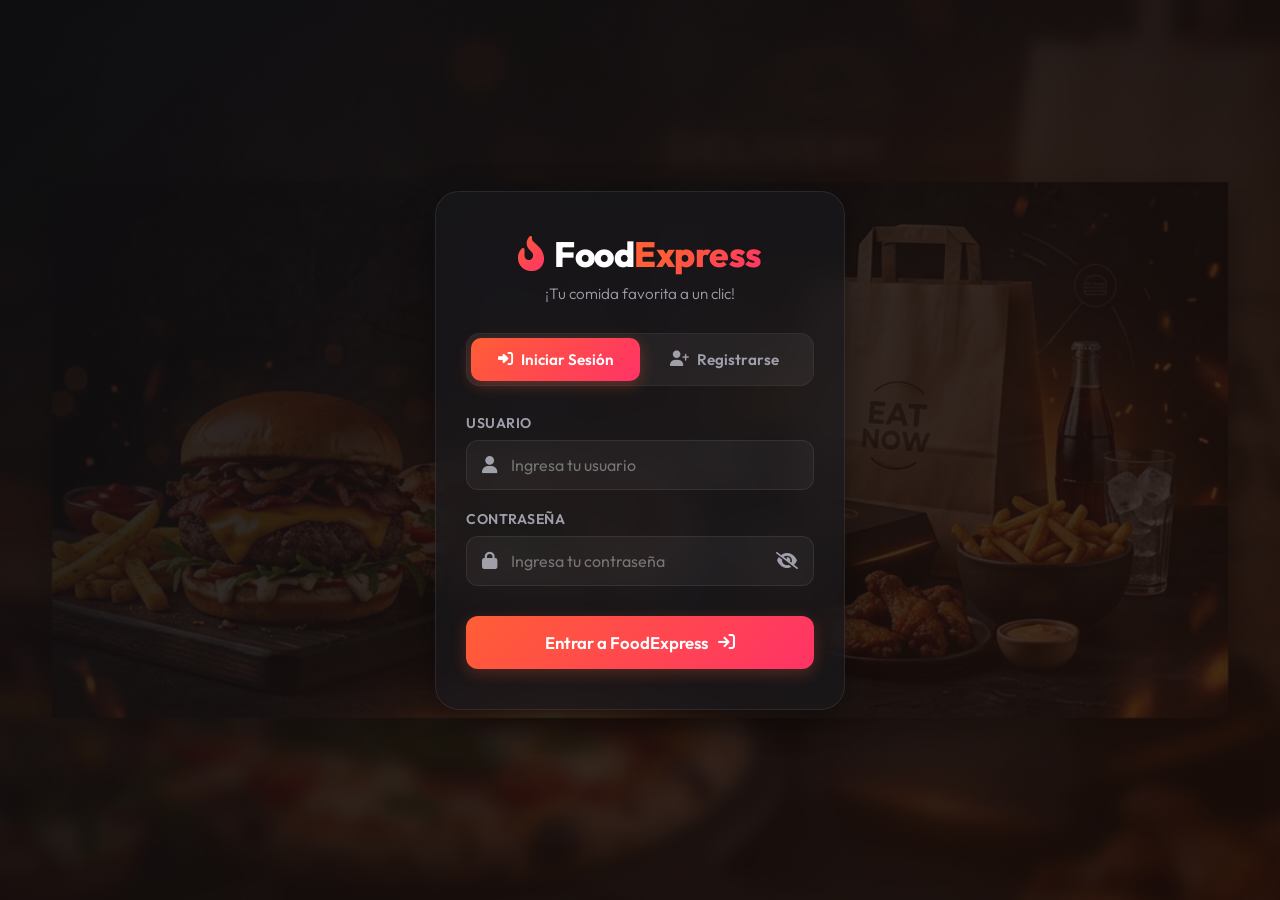
==== commit 8a43f299: "feat: quitar marcas comerciales y agregar Panel de Administrador" ====
--- a/index.html
+++ b/index.html
@@ -98,7 +98,6 @@
                     </div>
                     <div>
                         <h2>Food<span>Express</span></h2>
-                        <small>Sistema Kiosko POS</small>
                     </div>
                 </div>
 
@@ -499,7 +498,7 @@
                     options: [
                         { id: 'chocolate', label: 'Salsa de Chocolate', price: 1200 },
                         { id: 'arequipe', label: 'Salsa de Arequipe', price: 1200 },
-                        { id: 'oreo', label: 'Trozos de Galleta Oreo', price: 1800 },
+                        { id: 'galleta', label: 'Trozos de Galleta de Chocolate', price: 1800 },
                         { id: 'fresas', label: 'Fresas Frescas', price: 2000 }
                     ]
                 }
@@ -588,7 +587,7 @@
                 rating: "4.8",
                 badge: "Especial",
                 desc: "Pan brioche tostado, salchicha alemana ahumada, tocineta crocante, ripio de papa y queso fundido.",
-                image: "https://images.unsplash.com/photo-1627054247644-292b28b92f0b?auto=format&fit=crop&w=600&q=80"
+                image: "https://images.unsplash.com/photo-1612392062631-94dd858cba88?auto=format&fit=crop&w=600&q=80"
             },
             {
                 id: 7,
@@ -621,6 +620,76 @@
                 image: "https://images.unsplash.com/photo-1513558161293-cdaf765ed2fd?auto=format&fit=crop&w=600&q=80"
             },
             {
+                id: 14,
+                name: "Gaseosa Cola Clásica Fría",
+                category: "bebidas",
+                price: 5500,
+                rating: "4.9",
+                badge: "Clásica",
+                desc: "Refrescante gaseosa sabor cola clásica servida bien fría. Elige tamaño de vaso con hielo si lo deseas.",
+                image: "https://images.unsplash.com/photo-1622483767028-3f66f32aef97?auto=format&fit=crop&w=600&q=80"
+            },
+            {
+                id: 15,
+                name: "Gaseosa Cola Sin Azúcar",
+                category: "bebidas",
+                price: 5500,
+                rating: "4.8",
+                badge: "Sin Azúcar",
+                desc: "Todo el sabor clásico a cola sin calorías ni azúcar añadido, bien fría.",
+                image: "https://images.unsplash.com/photo-1554866585-cd94860890b7?auto=format&fit=crop&w=600&q=80"
+            },
+            {
+                id: 16,
+                name: "Naranjada Tropical Frappé",
+                category: "bebidas",
+                price: 7500,
+                rating: "4.7",
+                badge: "Cítrica",
+                desc: "Bebida refrescante de naranja natural con hielo picado y toque cítrico ideal para cualquier combo.",
+                image: "https://images.unsplash.com/photo-1624517452488-04869289c4ca?auto=format&fit=crop&w=600&q=80"
+            },
+            {
+                id: 17,
+                name: "Smoothie de Mango & Maracuyá",
+                category: "bebidas",
+                price: 12000,
+                rating: "4.9",
+                badge: "Tropical",
+                desc: "Batido cremoso de mango maduro y maracuyá fresco, súper frío y lleno de sabor.",
+                image: "https://images.unsplash.com/photo-1546173159-315724a31696?auto=format&fit=crop&w=600&q=80"
+            },
+            {
+                id: 18,
+                name: "Té Helado de Durazno",
+                category: "bebidas",
+                price: 7000,
+                rating: "4.8",
+                badge: "Ligera",
+                desc: "Té negro helado infusionado con durazno natural y rodajas de limón fresco.",
+                image: "https://images.unsplash.com/photo-1556679343-c7306c1976bc?auto=format&fit=crop&w=600&q=80"
+            },
+            {
+                id: 19,
+                name: "Café Helado Caramel Latte",
+                category: "bebidas",
+                price: 11500,
+                rating: "4.9",
+                badge: "Barista",
+                desc: "Espresso doble colombiano sobre leche cremosa con hielo y sirope artesanal de caramelo.",
+                image: "https://images.unsplash.com/photo-1517701550927-30cf4ba1dba5?auto=format&fit=crop&w=600&q=80"
+            },
+            {
+                id: 20,
+                name: "Granizado de Cereza & Mora",
+                category: "bebidas",
+                price: 9000,
+                rating: "4.8",
+                badge: "Frappé",
+                desc: "Delicioso granizado frutal con mezcla de cereza dulce y moras silvestres.",
+                image: "https://images.unsplash.com/photo-1497534446932-c925b458314e?auto=format&fit=crop&w=600&q=80"
+            },
+            {
                 id: 9,
                 name: "Brownie Volcán con Helado",
                 category: "postres",
@@ -660,7 +729,9 @@
                     const parsed = JSON.parse(savedSession);
                     if (parsed && parsed.usuario) {
                         const rol = parsed.rol || 'cliente';
-                        if (rol === 'cocina' || rol === 'admin') {
+                        if (rol === 'admin') {
+                            showAdminPanel(parsed.usuario, parsed.token);
+                        } else if (rol === 'cocina') {
                             showKitchenPanel(parsed.usuario, parsed.token);
                         } else {
                             showMenuScreen(parsed.usuario);
@@ -680,6 +751,8 @@
             document.getElementById('menu-view').classList.remove('active-view');
             const kp = document.getElementById('kitchen-panel');
             if (kp) kp.style.display = 'none';
+            const ap = document.getElementById('admin-panel');
+            if (ap) ap.style.display = 'none';
         }
 
         function showMenuScreen(username) {
@@ -1252,7 +1325,9 @@
                             rol: rol
                         }));
                         setTimeout(() => {
-                            if (rol === 'cocina' || rol === 'admin') {
+                            if (rol === 'admin') {
+                                showAdminPanel(activeUser, data.token);
+                            } else if (rol === 'cocina') {
                                 showKitchenPanel(activeUser, data.token);
                             } else {
                                 showMenuScreen(activeUser);
@@ -1421,6 +1496,360 @@
         }
 
         // ==========================================
+        // PANEL DE ADMINISTRADOR (USUARIOS + PEDIDOS)
+        // ==========================================
+        let adminActiveTab = 'usuarios';
+
+        async function showAdminPanel(username, token) {
+            document.getElementById('auth-container').classList.add('hidden');
+            document.getElementById('menu-view').classList.remove('active-view');
+            const kp = document.getElementById('kitchen-panel');
+            if (kp) kp.style.display = 'none';
+            document.body.classList.add('in-menu');
+
+            let adminDiv = document.getElementById('admin-panel');
+            if (!adminDiv) {
+                adminDiv = document.createElement('div');
+                adminDiv.id = 'admin-panel';
+                document.body.appendChild(adminDiv);
+            }
+            adminDiv.style.cssText = 'position:relative;z-index:10;width:100%;min-height:100vh;background:#0d1117;color:#f0f6fc;font-family:Outfit,sans-serif;padding:0;';
+            adminDiv.style.display = 'block';
+            adminDiv.innerHTML = `
+                <header style="background:#161b22;border-bottom:1px solid #30363d;padding:18px 32px;display:flex;align-items:center;justify-content:space-between;flex-wrap:wrap;gap:12px;box-shadow:0 4px 12px rgba(0,0,0,0.3);">
+                    <div style="display:flex;align-items:center;gap:12px;">
+                        <i class="fa-solid fa-shield-halved" style="color:#a855f7;font-size:1.6rem;"></i>
+                        <h2 style="margin:0;color:#ffffff;font-size:1.35rem;">Food<span style="color:#ff5e36;">Express</span> <span style="color:#8b949e;font-weight:400;font-size:1.05rem;">/ Panel de Administración</span></h2>
+                    </div>
+                    <div style="display:flex;align-items:center;gap:14px;">
+                        <span style="background:rgba(168,85,247,0.16);border:1px solid #a855f7;color:#d8b4fe;padding:6px 14px;border-radius:999px;font-size:0.85rem;font-weight:600;">
+                            <i class="fa-solid fa-user-shield"></i> ${username} (admin)
+                        </span>
+                        <button onclick="logoutAdmin()" style="background:#e94560;border:none;color:#ffffff;padding:8px 18px;border-radius:8px;cursor:pointer;font-family:Outfit,sans-serif;font-weight:600;font-size:0.88rem;display:flex;align-items:center;gap:6px;">
+                            <i class="fa-solid fa-right-from-bracket"></i> Salir
+                        </button>
+                    </div>
+                </header>
+
+                <main style="max-width:1240px;margin:0 auto;padding:28px 20px;">
+                    <!-- Tarjetas KPI -->
+                    <div id="admin-kpis" style="display:grid;grid-template-columns:repeat(auto-fit,minmax(220px,1fr));gap:16px;margin-bottom:26px;">
+                        <div style="background:#161b22;border:1px solid #30363d;border-radius:12px;padding:18px;">
+                            <span style="color:#8b949e;font-size:0.82rem;">Ventas Totales</span>
+                            <h3 id="kpi-ventas" style="margin:6px 0 0;font-size:1.6rem;color:#3fb950;">$ 0</h3>
+                        </div>
+                        <div style="background:#161b22;border:1px solid #30363d;border-radius:12px;padding:18px;">
+                            <span style="color:#8b949e;font-size:0.82rem;">Pedidos Totales</span>
+                            <h3 id="kpi-pedidos" style="margin:6px 0 0;font-size:1.6rem;color:#58a6ff;">0</h3>
+                        </div>
+                        <div style="background:#161b22;border:1px solid #30363d;border-radius:12px;padding:18px;">
+                            <span style="color:#8b949e;font-size:0.82rem;">Usuarios Registrados</span>
+                            <h3 id="kpi-usuarios" style="margin:6px 0 0;font-size:1.6rem;color:#d8b4fe;">0</h3>
+                        </div>
+                    </div>
+
+                    <!-- Tabs -->
+                    <div style="display:flex;align-items:center;justify-content:space-between;flex-wrap:wrap;gap:12px;margin-bottom:20px;">
+                        <div style="display:flex;gap:10px;">
+                            <button id="admin-tab-usuarios" onclick="switchAdminTab('usuarios')" style="background:#1f6feb;border:1px solid #388bfd;color:#fff;padding:10px 18px;border-radius:8px;cursor:pointer;font-family:Outfit,sans-serif;font-weight:600;font-size:0.9rem;">
+                                <i class="fa-solid fa-users-gear"></i> Gestión de Usuarios y Roles
+                            </button>
+                            <button id="admin-tab-pedidos" onclick="switchAdminTab('pedidos')" style="background:#161b22;border:1px solid #30363d;color:#c9d1d9;padding:10px 18px;border-radius:8px;cursor:pointer;font-family:Outfit,sans-serif;font-weight:600;font-size:0.9rem;">
+                                <i class="fa-solid fa-receipt"></i> Todos los Pedidos
+                            </button>
+                        </div>
+                        <button onclick="cargarAdminDatos()" style="background:#238636;border:none;color:#fff;padding:9px 18px;border-radius:8px;cursor:pointer;font-family:Outfit,sans-serif;font-weight:600;font-size:0.88rem;">
+                            <i class="fa-solid fa-rotate-right"></i> Actualizar
+                        </button>
+                    </div>
+
+                    <!-- Vista Usuarios -->
+                    <section id="admin-section-usuarios">
+                        <form onsubmit="crearUsuarioAdmin(event)" style="background:#161b22;border:1px solid #30363d;border-radius:12px;padding:18px;margin-bottom:20px;display:grid;grid-template-columns:repeat(auto-fit,minmax(180px,1fr));gap:12px;align-items:end;">
+                            <div>
+                                <label style="display:block;font-size:0.8rem;color:#8b949e;margin-bottom:6px;">Nuevo Usuario</label>
+                                <input id="admin-new-user" type="text" required placeholder="Ej: operador2" style="width:100%;padding:10px;border-radius:8px;border:1px solid #30363d;background:#0d1117;color:#fff;font-family:Outfit,sans-serif;">
+                            </div>
+                            <div>
+                                <label style="display:block;font-size:0.8rem;color:#8b949e;margin-bottom:6px;">Contraseña (se encripta con bcrypt)</label>
+                                <input id="admin-new-pass" type="password" required placeholder="Mínimo 4 caracteres" style="width:100%;padding:10px;border-radius:8px;border:1px solid #30363d;background:#0d1117;color:#fff;font-family:Outfit,sans-serif;">
+                            </div>
+                            <div>
+                                <label style="display:block;font-size:0.8rem;color:#8b949e;margin-bottom:6px;">Rol Asignado</label>
+                                <select id="admin-new-rol" style="width:100%;padding:10px;border-radius:8px;border:1px solid #30363d;background:#0d1117;color:#fff;font-family:Outfit,sans-serif;">
+                                    <option value="cliente">cliente</option>
+                                    <option value="cocina">cocina</option>
+                                    <option value="admin">admin</option>
+                                </select>
+                            </div>
+                            <button type="submit" style="background:#a855f7;border:none;color:#fff;padding:11px 16px;border-radius:8px;cursor:pointer;font-family:Outfit,sans-serif;font-weight:700;">
+                                <i class="fa-solid fa-user-plus"></i> Crear Usuario
+                            </button>
+                        </form>
+
+                        <div style="background:#161b22;border:1px solid #30363d;border-radius:12px;overflow-x:auto;">
+                            <table style="width:100%;border-collapse:collapse;text-align:left;font-size:0.9rem;">
+                                <thead>
+                                    <tr style="background:#21262d;color:#8b949e;border-bottom:1px solid #30363d;">
+                                        <th style="padding:12px 16px;">ID</th>
+                                        <th style="padding:12px 16px;">Usuario</th>
+                                        <th style="padding:12px 16px;">Rol Actual</th>
+                                        <th style="padding:12px 16px;">Cambiar Rol</th>
+                                        <th style="padding:12px 16px;text-align:right;">Acciones</th>
+                                    </tr>
+                                </thead>
+                                <tbody id="admin-users-tbody">
+                                    <tr><td colspan="5" style="padding:20px;color:#8b949e;">Cargando usuarios...</td></tr>
+                                </tbody>
+                            </table>
+                        </div>
+                    </section>
+
+                    <!-- Vista Pedidos -->
+                    <section id="admin-section-pedidos" style="display:none;">
+                        <div id="admin-orders-grid" style="display:grid;grid-template-columns:repeat(auto-fill,minmax(330px,1fr));gap:18px;">
+                            <p style="color:#8b949e;">Cargando pedidos...</p>
+                        </div>
+                    </section>
+                </main>`;
+            await cargarAdminDatos();
+        }
+
+        function switchAdminTab(tab) {
+            adminActiveTab = tab;
+            const uSec = document.getElementById('admin-section-usuarios');
+            const pSec = document.getElementById('admin-section-pedidos');
+            const uBtn = document.getElementById('admin-tab-usuarios');
+            const pBtn = document.getElementById('admin-tab-pedidos');
+            if (tab === 'usuarios') {
+                uSec.style.display = 'block';
+                pSec.style.display = 'none';
+                uBtn.style.background = '#1f6feb';
+                uBtn.style.borderColor = '#388bfd';
+                pBtn.style.background = '#161b22';
+                pBtn.style.borderColor = '#30363d';
+            } else {
+                uSec.style.display = 'none';
+                pSec.style.display = 'block';
+                pBtn.style.background = '#1f6feb';
+                pBtn.style.borderColor = '#388bfd';
+                uBtn.style.background = '#161b22';
+                uBtn.style.borderColor = '#30363d';
+            }
+        }
+
+        async function cargarAdminDatos() {
+            const session = JSON.parse(sessionStorage.getItem('foodexpress_user') || '{}');
+            const headers = { 'Authorization': `Bearer ${session.token}` };
+
+            try {
+                const [resUsers, resOrders] = await Promise.all([
+                    fetch(`${API_BASE}/api/usuarios`, { headers }),
+                    fetch(`${API_BASE}/api/pedidos`, { headers })
+                ]);
+
+                const usuarios = await resUsers.json();
+                const pedidos = await resOrders.json();
+
+                if (Array.isArray(usuarios)) {
+                    document.getElementById('kpi-usuarios').innerText = usuarios.length;
+                    const tbody = document.getElementById('admin-users-tbody');
+                    const rolBadge = {
+                        admin: 'background:rgba(168,85,247,0.16);border:1px solid #a855f7;color:#d8b4fe;',
+                        cocina: 'background:rgba(56,139,253,0.16);border:1px solid #388bfd;color:#58a6ff;',
+                        cliente: 'background:rgba(46,160,67,0.16);border:1px solid #3fb950;color:#3fb950;'
+                    };
+                    tbody.innerHTML = usuarios.map(u => `
+                        <tr style="border-bottom:1px solid #21262d;">
+                            <td style="padding:12px 16px;color:#8b949e;">#${u.id}</td>
+                            <td style="padding:12px 16px;font-weight:600;color:#fff;">${u.usuario}</td>
+                            <td style="padding:12px 16px;">
+                                <span style="${rolBadge[u.rol] || rolBadge.cliente}padding:3px 10px;border-radius:999px;font-size:0.78rem;font-weight:700;">${u.rol || 'cliente'}</span>
+                            </td>
+                            <td style="padding:12px 16px;">
+                                <select onchange="cambiarRolUsuario(${u.id}, this.value)" style="padding:6px 10px;border-radius:6px;border:1px solid #30363d;background:#0d1117;color:#fff;font-family:Outfit,sans-serif;font-size:0.84rem;">
+                                    <option value="cliente" ${u.rol === 'cliente' ? 'selected' : ''}>cliente</option>
+                                    <option value="cocina" ${u.rol === 'cocina' ? 'selected' : ''}>cocina</option>
+                                    <option value="admin" ${u.rol === 'admin' ? 'selected' : ''}>admin</option>
+                                </select>
+                            </td>
+                            <td style="padding:12px 16px;text-align:right;">
+                                <button onclick="eliminarUsuarioAdmin(${u.id}, '${u.usuario}')" style="background:rgba(239,68,68,0.15);border:1px solid #ef4444;color:#f87171;padding:6px 12px;border-radius:6px;cursor:pointer;font-family:Outfit,sans-serif;font-size:0.8rem;font-weight:600;">
+                                    <i class="fa-solid fa-trash"></i> Eliminar
+                                </button>
+                            </td>
+                        </tr>
+                    `).join('');
+                }
+
+                if (Array.isArray(pedidos)) {
+                    const totalVentas = pedidos.reduce((acc, p) => acc + Number(p.total || 0), 0);
+                    document.getElementById('kpi-pedidos').innerText = pedidos.length;
+                    document.getElementById('kpi-ventas').innerText = formatMoney(totalVentas);
+
+                    const grid = document.getElementById('admin-orders-grid');
+                    if (pedidos.length === 0) {
+                        grid.innerHTML = '<p style="color:#8b949e;">No hay pedidos registrados aún.</p>';
+                    } else {
+                        const badgeStyle = {
+                            Pendiente: 'background:rgba(210,153,34,0.15);border:1px solid #d29922;color:#e3b341;',
+                            Cocinando: 'background:rgba(56,139,253,0.15);border:1px solid #388bfd;color:#58a6ff;',
+                            Enviado: 'background:rgba(46,160,67,0.15);border:1px solid #3fb950;color:#3fb950;',
+                            Entregado: 'background:rgba(110,118,129,0.15);border:1px solid #6e7681;color:#8b949e;'
+                        };
+                        grid.innerHTML = pedidos.map(p => `
+                            <div style="background:#161b22;border:1px solid #30363d;border-radius:12px;overflow:hidden;display:flex;flex-direction:column;">
+                                <div style="background:#21262d;padding:12px 16px;display:flex;justify-content:space-between;align-items:center;">
+                                    <div>
+                                        <strong style="color:#fff;">#FE-${p.id}</strong>
+                                        <span style="color:#8b949e;font-size:0.78rem;display:block;">${new Date(p.fecha_creacion).toLocaleString('es-CO')}</span>
+                                    </div>
+                                    <span style="${badgeStyle[p.estado] || ''}padding:3px 10px;border-radius:999px;font-size:0.76rem;font-weight:700;">${p.estado}</span>
+                                </div>
+                                <div style="padding:14px 16px;flex:1;">
+                                    <div style="display:flex;justify-content:space-between;margin-bottom:8px;">
+                                        <span style="color:#c9d1d9;font-size:0.88rem;"><i class="fa-solid fa-user"></i> ${p.cliente_nombre}</span>
+                                        <strong style="color:#ff5e36;">${formatMoney(p.total)}</strong>
+                                    </div>
+                                    <ul style="margin:0 0 12px;padding-left:18px;font-size:0.85rem;color:#e6edf3;">
+                                        ${(p.items || []).map(it => `<li>${it.cantidad}× ${it.nombre}</li>`).join('')}
+                                    </ul>
+                                    <div style="display:flex;gap:8px;align-items:center;">
+                                        <select onchange="cambiarEstadoAdmin(${p.id}, this.value)" style="flex:1;padding:7px 10px;border-radius:6px;border:1px solid #30363d;background:#0d1117;color:#fff;font-family:Outfit,sans-serif;font-size:0.82rem;">
+                                            <option value="Pendiente" ${p.estado === 'Pendiente' ? 'selected' : ''}>Pendiente</option>
+                                            <option value="Cocinando" ${p.estado === 'Cocinando' ? 'selected' : ''}>Cocinando</option>
+                                            <option value="Enviado" ${p.estado === 'Enviado' ? 'selected' : ''}>Enviado</option>
+                                            <option value="Entregado" ${p.estado === 'Entregado' ? 'selected' : ''}>Entregado</option>
+                                        </select>
+                                        <button onclick="eliminarPedidoAdmin(${p.id})" style="background:rgba(239,68,68,0.15);border:1px solid #ef4444;color:#f87171;padding:7px 10px;border-radius:6px;cursor:pointer;" title="Eliminar pedido">
+                                            <i class="fa-solid fa-trash"></i>
+                                        </button>
+                                    </div>
+                                </div>
+                            </div>
+                        `).join('');
+                    }
+                }
+            } catch (err) {
+                showToast("Error al cargar datos del panel admin: " + err.message, "error");
+            }
+        }
+
+        async function crearUsuarioAdmin(event) {
+            event.preventDefault();
+            const session = JSON.parse(sessionStorage.getItem('foodexpress_user') || '{}');
+            const usuario = document.getElementById('admin-new-user').value.trim();
+            const contrasena = document.getElementById('admin-new-pass').value;
+            const rol = document.getElementById('admin-new-rol').value;
+
+            try {
+                const res = await fetch(`${API_BASE}/api/usuarios`, {
+                    method: 'POST',
+                    headers: { 'Content-Type': 'application/json', 'Authorization': `Bearer ${session.token}` },
+                    body: JSON.stringify({ usuario, contraseña: contrasena, rol })
+                });
+                const data = await res.json();
+                if (res.ok) {
+                    showToast(`Usuario "${usuario}" (${rol}) creado con bcrypt`, "success");
+                    event.target.reset();
+                    await cargarAdminDatos();
+                } else {
+                    showToast(data.error || "No se pudo crear el usuario", "error");
+                }
+            } catch (err) {
+                showToast("Error: " + err.message, "error");
+            }
+        }
+
+        async function cambiarRolUsuario(id, nuevoRol) {
+            const session = JSON.parse(sessionStorage.getItem('foodexpress_user') || '{}');
+            try {
+                const res = await fetch(`${API_BASE}/api/usuarios/${id}`, {
+                    method: 'PATCH',
+                    headers: { 'Content-Type': 'application/json', 'Authorization': `Bearer ${session.token}` },
+                    body: JSON.stringify({ rol: nuevoRol })
+                });
+                const data = await res.json();
+                if (res.ok) {
+                    showToast(`Rol actualizado a "${nuevoRol}"`, "success");
+                    await cargarAdminDatos();
+                } else {
+                    showToast(data.error || "Error al actualizar rol", "error");
+                }
+            } catch (err) {
+                showToast("Error: " + err.message, "error");
+            }
+        }
+
+        async function eliminarUsuarioAdmin(id, nombre) {
+            if (!confirm(`¿Eliminar al usuario "${nombre}"?`)) return;
+            const session = JSON.parse(sessionStorage.getItem('foodexpress_user') || '{}');
+            try {
+                const res = await fetch(`${API_BASE}/api/usuarios/${id}`, {
+                    method: 'DELETE',
+                    headers: { 'Authorization': `Bearer ${session.token}` }
+                });
+                const data = await res.json();
+                if (res.ok) {
+                    showToast(`Usuario "${nombre}" eliminado`, "success");
+                    await cargarAdminDatos();
+                } else {
+                    showToast(data.error || "No se pudo eliminar", "error");
+                }
+            } catch (err) {
+                showToast("Error: " + err.message, "error");
+            }
+        }
+
+        async function cambiarEstadoAdmin(pedidoId, nuevoEstado) {
+            const session = JSON.parse(sessionStorage.getItem('foodexpress_user') || '{}');
+            try {
+                const res = await fetch(`${API_BASE}/api/pedidos/${pedidoId}/estado`, {
+                    method: 'PUT',
+                    headers: { 'Content-Type': 'application/json', 'Authorization': `Bearer ${session.token}` },
+                    body: JSON.stringify({ estado: nuevoEstado })
+                });
+                const data = await res.json();
+                if (res.ok) {
+                    showToast(`Pedido #FE-${pedidoId} → ${nuevoEstado}`, "success");
+                    await cargarAdminDatos();
+                } else {
+                    showToast(data.error || "Error al cambiar estado", "error");
+                }
+            } catch (err) {
+                showToast("Error: " + err.message, "error");
+            }
+        }
+
+        async function eliminarPedidoAdmin(pedidoId) {
+            if (!confirm(`¿Eliminar el pedido #FE-${pedidoId}?`)) return;
+            const session = JSON.parse(sessionStorage.getItem('foodexpress_user') || '{}');
+            try {
+                const res = await fetch(`${API_BASE}/api/pedidos/${pedidoId}`, {
+                    method: 'DELETE',
+                    headers: { 'Authorization': `Bearer ${session.token}` }
+                });
+                const data = await res.json();
+                if (res.ok) {
+                    showToast(`Pedido #FE-${pedidoId} eliminado`, "success");
+                    await cargarAdminDatos();
+                } else {
+                    showToast(data.error || "Error al eliminar pedido", "error");
+                }
+            } catch (err) {
+                showToast("Error: " + err.message, "error");
+            }
+        }
+
+        function logoutAdmin() {
+            sessionStorage.removeItem('foodexpress_user');
+            const panel = document.getElementById('admin-panel');
+            if (panel) panel.style.display = 'none';
+            showAuthScreen();
+            showToast("Sesión de administrador cerrada.", "info");
+        }
+
+        // ==========================================
         // CONFIRMAR PEDIDO REAL DESDE EL CARRITO
         // ==========================================
         async function confirmarPedidoReal() {
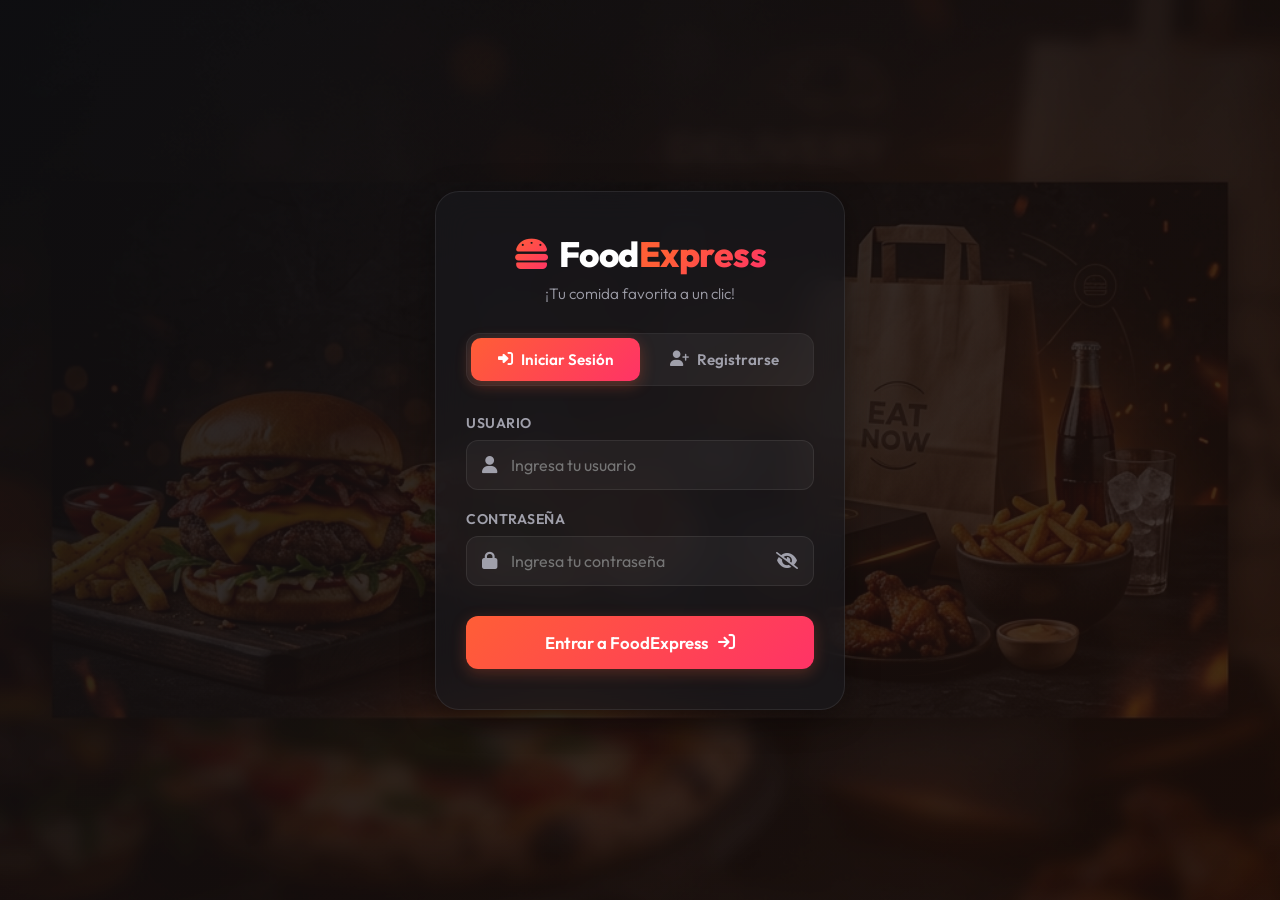
==== commit 763e8d95: "feat: logo hamburguesa, bebidas sin marcas y torta de banano colombiana" ====
--- a/index.html
+++ b/index.html
@@ -23,7 +23,7 @@
             <!-- Encabezado con Logo Temático -->
             <div class="card-header">
                 <div class="logo">
-                    <i class="fa-solid fa-fire-flame-curved logo-icon"></i>
+                    <i class="fa-solid fa-burger logo-icon"></i>
                     <h1>Food<span>Express</span></h1>
                 </div>
                 <p id="header-subtitle">¡Tu comida favorita a un clic!</p>
@@ -94,7 +94,7 @@
             <aside class="kiosk-sidebar">
                 <div class="kiosk-brand" onclick="scrollToTop()">
                     <div class="kiosk-brand-icon">
-                        <i class="fa-solid fa-fire-flame-curved"></i>
+                        <i class="fa-solid fa-burger"></i>
                     </div>
                     <div>
                         <h2>Food<span>Express</span></h2>
@@ -626,8 +626,8 @@
                 price: 5500,
                 rating: "4.9",
                 badge: "Clásica",
-                desc: "Refrescante gaseosa sabor cola clásica servida bien fría. Elige tamaño de vaso con hielo si lo deseas.",
-                image: "https://images.unsplash.com/photo-1622483767028-3f66f32aef97?auto=format&fit=crop&w=600&q=80"
+                desc: "Refrescante gaseosa sabor cola clásica servida en vaso bien frío. Elige tamaño con hielo si lo deseas.",
+                image: "https://images.unsplash.com/photo-1581006852262-e4307cf6283a?auto=format&fit=crop&w=600&q=80"
             },
             {
                 id: 15,
@@ -636,8 +636,8 @@
                 price: 5500,
                 rating: "4.8",
                 badge: "Sin Azúcar",
-                desc: "Todo el sabor clásico a cola sin calorías ni azúcar añadido, bien fría.",
-                image: "https://images.unsplash.com/photo-1554866585-cd94860890b7?auto=format&fit=crop&w=600&q=80"
+                desc: "Todo el sabor clásico a cola sin calorías ni azúcar añadido, servida bien fría.",
+                image: "https://images.unsplash.com/photo-1543253687-c931c8e01820?auto=format&fit=crop&w=600&q=80"
             },
             {
                 id: 16,
@@ -708,6 +708,16 @@
                 badge: "Suave",
                 desc: "Cremoso pastel de queso estilo New York sobre base de galleta con compota artesanal de arándanos.",
                 image: "https://images.unsplash.com/photo-1533134242443-d4fd215305ad?auto=format&fit=crop&w=600&q=80"
+            },
+            {
+                id: 21,
+                name: "Torta de Banano Colombiana",
+                category: "postres",
+                price: 12500,
+                rating: "5.0",
+                badge: "🇨🇴 Tradicional",
+                desc: "Esponjosa torta casera de banano maduro con toque de canela, nueces y cubierta suave de arequipe colombiano.",
+                image: "https://images.unsplash.com/photo-1606101273945-e9eba91c0dc4?auto=format&fit=crop&w=600&q=80"
             }
         ];
 
@@ -1363,7 +1373,7 @@
             panelDiv.innerHTML = `
                 <header style="background:#161b22;border-bottom:1px solid #30363d;padding:18px 32px;display:flex;align-items:center;justify-content:space-between;box-shadow:0 4px 12px rgba(0,0,0,0.3);">
                     <div style="display:flex;align-items:center;gap:12px;">
-                        <i class="fa-solid fa-fire-flame-curved" style="color:#e94560;font-size:1.6rem;"></i>
+                        <i class="fa-solid fa-burger" style="color:#e94560;font-size:1.6rem;"></i>
                         <h2 style="margin:0;color:#ffffff;font-size:1.4rem;">Food<span style="color:#e94560;">Express</span> <span style="color:#8b949e;font-weight:400;font-size:1.1rem;">/ Panel Operativo de Cocina</span></h2>
                     </div>
                     <div style="display:flex;align-items:center;gap:16px;">
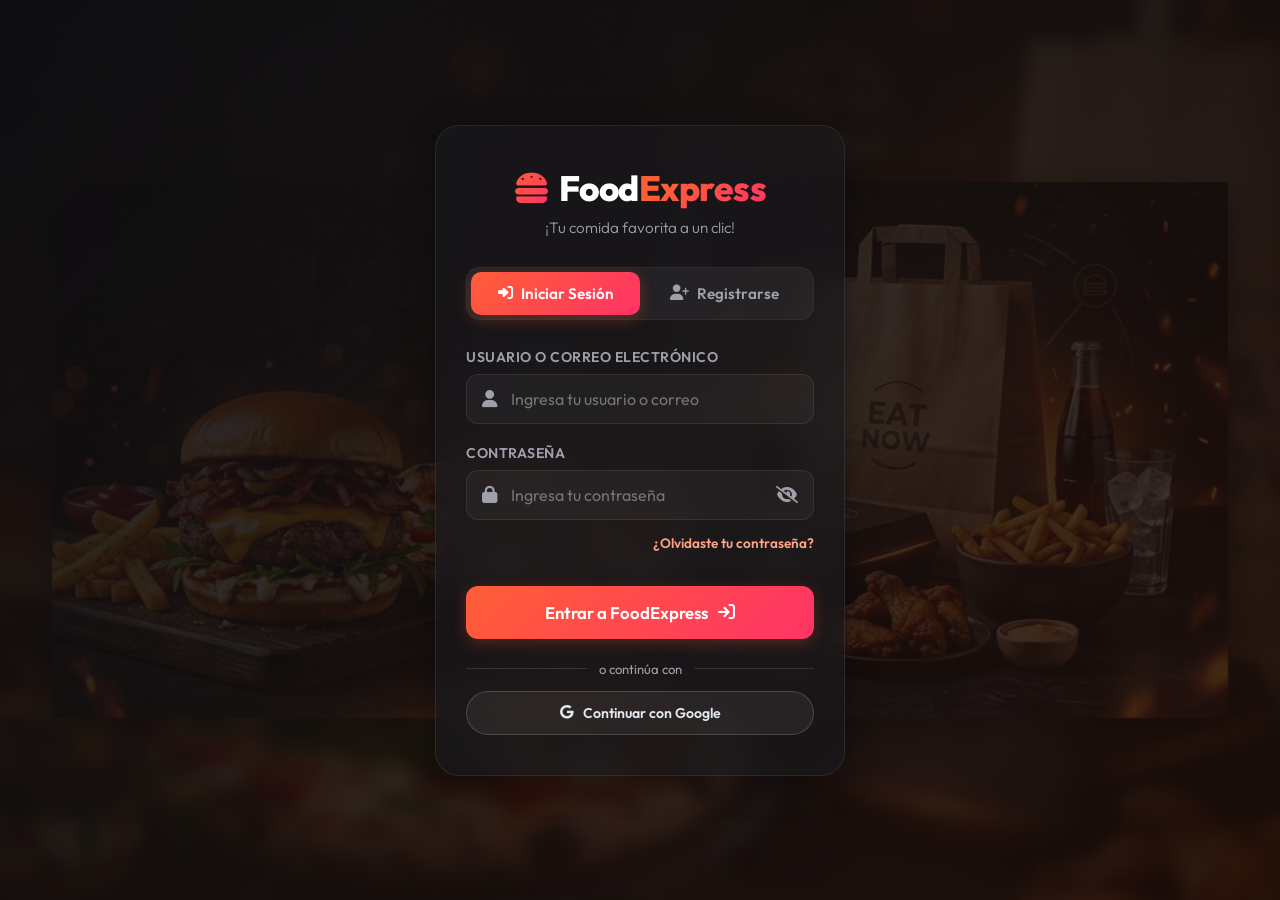
==== commit ab1e91e5: "feat: Google Sign-In, recuperacion correo, metodos de pago, comprobante y Finanzas Admin" ====
--- a/index.html
+++ b/index.html
@@ -12,6 +12,8 @@
     <link rel="stylesheet" href="https://cdnjs.cloudflare.com/ajax/libs/font-awesome/6.4.0/css/all.min.css">
     <!-- Hojas de Estilos Personalizadas -->
     <link rel="stylesheet" href="style.css">
+    <!-- Google Identity Services (RF02) -->
+    <script src="https://accounts.google.com/gsi/client" async defer></script>
 </head>
 <body>
     <div class="overlay"></div>
@@ -42,10 +44,10 @@
             <!-- Formulario de Iniciar Sesión (Login) -->
             <form id="form-login" class="auth-form active-form" onsubmit="handleAuth(event, 'login')">
                 <div class="input-group">
-                    <label for="login-username">Usuario</label>
+                    <label for="login-username">Usuario o Correo Electrónico</label>
                     <div class="input-wrapper">
                         <i class="fa-solid fa-user input-icon"></i>
-                        <input type="text" id="login-username" placeholder="Ingresa tu usuario" required autocomplete="username">
+                        <input type="text" id="login-username" placeholder="Ingresa tu usuario o correo" required autocomplete="username">
                     </div>
                 </div>
                 <div class="input-group">
@@ -56,6 +58,11 @@
                         <i class="fa-solid fa-eye-slash toggle-password" onclick="togglePasswordVisibility('login-password', this)"></i>
                     </div>
                 </div>
+                <div class="forgot-link-row">
+                    <button type="button" class="forgot-link-btn" onclick="openForgotModal()">
+                        ¿Olvidaste tu contraseña?
+                    </button>
+                </div>
                 <button type="submit" class="submit-btn" id="btn-login-submit">
                     <span>Entrar a FoodExpress</span>
                     <i class="fa-solid fa-arrow-right-to-bracket"></i>
@@ -68,7 +75,14 @@
                     <label for="register-username">Nuevo Usuario</label>
                     <div class="input-wrapper">
                         <i class="fa-solid fa-user input-icon"></i>
-                        <input type="text" id="register-username" placeholder="Crea tu usuario" required autocomplete="new-password">
+                        <input type="text" id="register-username" placeholder="Crea tu usuario" required autocomplete="username">
+                    </div>
+                </div>
+                <div class="input-group">
+                    <label for="register-email">Correo Electrónico</label>
+                    <div class="input-wrapper">
+                        <i class="fa-solid fa-envelope input-icon"></i>
+                        <input type="email" id="register-email" placeholder="ejemplo@correo.com" required autocomplete="email">
                     </div>
                 </div>
                 <div class="input-group">
@@ -82,6 +96,60 @@
                 <button type="submit" class="submit-btn" id="btn-register-submit">
                     <span>Crear Cuenta</span>
                     <i class="fa-solid fa-user-check"></i>
+                </button>
+            </form>
+
+            <!-- Separador e Inicio con Google (RF02) -->
+            <div class="auth-divider"><span>o continúa con</span></div>
+            <div id="google-signin-wrapper" class="google-signin-wrapper">
+                <div class="google-fallback-note">Cargando acceso con Google...</div>
+            </div>
+        </div>
+    </div>
+
+    <!-- MODAL DE RECUPERACIÓN DE CONTRASEÑA (RF04) -->
+    <div class="order-modal-backdrop" id="forgot-modal-backdrop" onclick="if(event.target===this) closeForgotModal()">
+        <div class="order-modal-card forgot-card">
+            <div class="my-orders-header">
+                <h3><i class="fa-solid fa-key" style="color:var(--primary);"></i> Recuperar Contraseña</h3>
+                <button class="custom-modal-close static-close" onclick="closeForgotModal()">
+                    <i class="fa-solid fa-xmark"></i>
+                </button>
+            </div>
+            <p class="forgot-subtitle">Ingresa tu correo electrónico registrado para recibir un código de verificación de 6 dígitos.</p>
+
+            <form id="form-forgot-step1" onsubmit="sendRecoveryCode(event)">
+                <div class="input-group">
+                    <label for="forgot-email">Correo Electrónico</label>
+                    <div class="input-wrapper">
+                        <i class="fa-solid fa-envelope input-icon"></i>
+                        <input type="email" id="forgot-email" placeholder="tu@correo.com" required>
+                    </div>
+                </div>
+                <button type="submit" class="submit-btn" style="width:100%;" id="btn-send-code">
+                    <span>Enviar Código al Correo</span>
+                    <i class="fa-solid fa-paper-plane"></i>
+                </button>
+            </form>
+
+            <form id="form-forgot-step2" onsubmit="submitPasswordReset(event)" style="display:none;margin-top:14px;">
+                <div class="input-group">
+                    <label for="reset-code">Código de 6 dígitos</label>
+                    <div class="input-wrapper">
+                        <i class="fa-solid fa-shield-halved input-icon"></i>
+                        <input type="text" id="reset-code" placeholder="Ej: 482910" maxlength="6" required>
+                    </div>
+                </div>
+                <div class="input-group">
+                    <label for="reset-new-password">Nueva Contraseña</label>
+                    <div class="input-wrapper">
+                        <i class="fa-solid fa-lock input-icon"></i>
+                        <input type="password" id="reset-new-password" placeholder="Mínimo 4 caracteres" required>
+                    </div>
+                </div>
+                <button type="submit" class="submit-btn" style="width:100%;" id="btn-reset-pass">
+                    <span>Restablecer Contraseña</span>
+                    <i class="fa-solid fa-check"></i>
                 </button>
             </form>
         </div>
@@ -223,6 +291,20 @@
                 </div>
 
                 <div class="kiosk-cart-footer">
+                    <div class="payment-method-box">
+                        <label class="payment-label">Método de Pago</label>
+                        <div class="payment-options">
+                            <button type="button" class="pay-opt-btn active" onclick="selectPaymentMethod('Efectivo', this)">
+                                <i class="fa-solid fa-money-bill-wave"></i> Efectivo
+                            </button>
+                            <button type="button" class="pay-opt-btn" onclick="selectPaymentMethod('Tarjeta', this)">
+                                <i class="fa-solid fa-credit-card"></i> Tarjeta
+                            </button>
+                            <button type="button" class="pay-opt-btn" onclick="selectPaymentMethod('Nequi / Transferencia', this)">
+                                <i class="fa-solid fa-mobile-screen-button"></i> Nequi
+                            </button>
+                        </div>
+                    </div>
                     <div class="cart-summary-row">
                         <span>Subtotal:</span>
                         <span id="cart-subtotal">$ 0</span>
@@ -337,18 +419,58 @@
                     <strong id="modal-order-user">Usuario</strong>
                 </div>
                 <div>
+                    <span>Método de Pago:</span>
+                    <strong id="modal-order-payment">Efectivo</strong>
+                </div>
+                <div>
+                    <span>Estado del Pago:</span>
+                    <strong id="modal-order-paystatus">Pendiente</strong>
+                </div>
+                <div>
                     <span>Tiempo estimado:</span>
                     <strong>25 - 35 minutos 🛵</strong>
                 </div>
                 <div>
-                    <span>Total Pagado:</span>
+                    <span>Total a Pagar:</span>
                     <strong id="modal-order-total" style="color: var(--success);">$0</strong>
                 </div>
             </div>
 
-            <button class="order-modal-btn" onclick="closeOrderModal()">
-                <span>Continuar Viendo el Menú</span>
-            </button>
+            <div style="display:flex;gap:10px;flex-direction:column;">
+                <button class="order-modal-btn" style="background:linear-gradient(135deg,#1877c9,#2563eb);" onclick="openCurrentReceipt()">
+                    <i class="fa-solid fa-file-invoice-dollar"></i> Ver / Descargar Comprobante
+                </button>
+                <button class="order-modal-btn" onclick="closeOrderModal()">
+                    <span>Continuar Viendo el Menú</span>
+                </button>
+            </div>
+        </div>
+    </div>
+
+    <!-- MODAL COMPROBANTE DE PAGO (RF33) -->
+    <div class="order-modal-backdrop" id="receipt-modal-backdrop" onclick="if(event.target===this) closeReceiptModal()">
+        <div class="order-modal-card receipt-modal-card">
+            <div id="receipt-printable" class="receipt-paper">
+                <div class="receipt-header">
+                    <div style="display:flex;align-items:center;justify-content:center;gap:8px;">
+                        <i class="fa-solid fa-burger" style="color:#ff5e36;font-size:1.5rem;"></i>
+                        <h3 style="margin:0;color:#111827;">FoodExpress</h3>
+                    </div>
+                    <p style="margin:4px 0 0;color:#64748b;font-size:0.8rem;">Comprobante Oficial de Compra</p>
+                </div>
+                <div id="receipt-body" class="receipt-body"></div>
+            </div>
+            <div class="receipt-actions">
+                <button type="button" class="cm-btn-add" onclick="printReceipt()">
+                    <i class="fa-solid fa-print"></i> Imprimir / Guardar PDF
+                </button>
+                <button type="button" class="cm-btn-add" style="background:#10b981;" onclick="downloadReceiptHtml()">
+                    <i class="fa-solid fa-download"></i> Descargar Archivo
+                </button>
+                <button type="button" class="cm-btn-cancel" onclick="closeReceiptModal()">
+                    Cerrar
+                </button>
+            </div>
         </div>
     </div>
 
@@ -728,11 +850,17 @@
         let activeModalProduct = null;
         let activeModalQty = 1;
         let activeModalSelections = {};
+        let selectedPaymentMethod = 'Efectivo';
+        let shippingFee = 4000;
+        let freeShippingMin = 30000;
+        let lastConfirmedReceipt = null;
+        let myOrdersCache = [];
 
         // ==========================================
         // MANEJO DE VISTAS (LOGIN / MENÚ / COCINA)
         // ==========================================
         window.addEventListener('DOMContentLoaded', () => {
+            initGoogleSignIn();
             const savedSession = sessionStorage.getItem('foodexpress_user');
             if (savedSession) {
                 try {
@@ -765,6 +893,23 @@
             if (ap) ap.style.display = 'none';
         }
 
+        async function fetchShippingTariffs() {
+            try {
+                const res = await fetch(`${API_BASE}/api/finanzas/tarifas`);
+                if (res.ok) {
+                    const t = await res.json();
+                    shippingFee = Number(t.tarifa_envio ?? 4000);
+                    freeShippingMin = Number(t.minimo_envio_gratis ?? 30000);
+                    const displayName = document.getElementById('logged-username').innerText || 'Cliente';
+                    document.getElementById('hero-username-greeting').innerText =
+                        `¡Hola ${displayName}! Envío gratis desde ${formatMoney(freeShippingMin)} · Domicilio ${formatMoney(shippingFee)}`;
+                    updateCartUI();
+                }
+            } catch (e) {
+                // Mantiene valores por defecto
+            }
+        }
+
         function showMenuScreen(username) {
             document.getElementById('auth-container').classList.add('hidden');
             document.getElementById('menu-view').classList.add('active-view');
@@ -773,10 +918,12 @@
             const displayName = username || "Cliente FoodExpress";
             document.getElementById('logged-username').innerText = displayName;
             document.getElementById('user-avatar-letter').innerText = displayName.charAt(0).toUpperCase();
-            document.getElementById('hero-username-greeting').innerText = `¡Hola ${displayName}! Envío gratis desde $30.000`;
+            document.getElementById('hero-username-greeting').innerText =
+                `¡Hola ${displayName}! Envío gratis desde ${formatMoney(freeShippingMin)}`;
 
             renderProducts();
             updateCartUI();
+            fetchShippingTariffs();
         }
 
         function toggleKioskTheme() {
@@ -1129,7 +1276,7 @@
             checkoutBtn.disabled = false;
 
             const subtotal = shoppingCart.reduce((acc, curr) => acc + (curr.price * curr.qty), 0);
-            const shipping = subtotal >= 30000 ? 0 : 4000;
+            const shipping = subtotal >= freeShippingMin ? 0 : shippingFee;
             const total = subtotal + shipping;
 
             subtotalEl.innerText = formatMoney(subtotal);
@@ -1157,8 +1304,14 @@
             `).join('');
         }
 
-        // ==========================================
-        // SEGUIMIENTO EN VIVO: MIS PEDIDOS (CLIENTE)
+        function selectPaymentMethod(method, btn) {
+            selectedPaymentMethod = method;
+            document.querySelectorAll('.pay-opt-btn').forEach(b => b.classList.remove('active'));
+            if (btn) btn.classList.add('active');
+        }
+
+        // ==========================================
+        // SEGUIMIENTO EN VIVO: MIS PEDIDOS Y COMPROBANTES
         // ==========================================
         function openMyOrdersModal() {
             document.getElementById('my-orders-modal-backdrop').classList.add('open');
@@ -1179,9 +1332,11 @@
                 });
                 const pedidos = await res.json();
                 if (!Array.isArray(pedidos) || pedidos.length === 0) {
+                    myOrdersCache = [];
                     list.innerHTML = '<p style="color:#a0a0ab;padding:24px;">Aún no has realizado pedidos en FoodExpress.</p>';
                     return;
                 }
+                myOrdersCache = pedidos;
                 const colors = { Pendiente: '#e3b341', Cocinando: '#388bfd', Enviado: '#3fb950', Entregado: '#8b949e' };
                 list.innerHTML = pedidos.map(p => `
                     <div class="my-order-row">
@@ -1189,10 +1344,13 @@
                             <strong>#FE-${p.id}</strong>
                             <span class="my-order-status" style="color:${colors[p.estado] || '#ccc'};border-color:${colors[p.estado] || '#555'};">${p.estado}</span>
                         </div>
-                        <small>${new Date(p.fecha_creacion).toLocaleString('es-CO')} · <strong>${formatMoney(p.total)}</strong></small>
+                        <small>${new Date(p.fecha_creacion).toLocaleString('es-CO')} · <strong>${formatMoney(p.total)}</strong> · ${p.metodo_pago || 'Efectivo'} (${p.estado_pago || 'Pagado'})</small>
                         <ul>
                             ${(p.items || []).map(it => `<li>${it.cantidad}× ${it.nombre}</li>`).join('')}
                         </ul>
+                        <button type="button" class="my-order-receipt-btn" onclick="openReceiptByOrderId(${p.id})">
+                            <i class="fa-solid fa-file-invoice-dollar"></i> Ver / Descargar Comprobante
+                        </button>
                     </div>
                 `).join('');
             } catch (err) {
@@ -1201,18 +1359,32 @@
         }
 
         // ==========================================
-        // PROCESO DE CHECKOUT / PEDIDO CONFIRMADO
-        // ==========================================
-        function openOrderModal(realId) {
+        // PROCESO DE CHECKOUT / COMPROBANTE DE PAGO (RF16, RF33)
+        // ==========================================
+        function openOrderModal(orderInfo) {
             const currentUser = document.getElementById('logged-username').innerText;
-            const currentTotal = document.getElementById('cart-total').innerText;
-            const displayId = realId || Math.floor(1000 + Math.random() * 9000);
-
-            document.getElementById('modal-order-id').innerText = `#FE-${displayId}`;
+            const info = (typeof orderInfo === 'object' && orderInfo !== null)
+                ? orderInfo
+                : { pedidoId: orderInfo, total: 0, metodo_pago: selectedPaymentMethod, estado_pago: 'Pendiente' };
+
+            lastConfirmedReceipt = {
+                id: info.pedidoId,
+                cliente: currentUser,
+                fecha: new Date().toLocaleString('es-CO'),
+                metodo_pago: info.metodo_pago || selectedPaymentMethod,
+                estado_pago: info.estado_pago || 'Pendiente',
+                subtotal: Number(info.subtotal ?? 0),
+                costo_envio: Number(info.costo_envio ?? 0),
+                total: Number(info.total ?? 0),
+                items: info.items || []
+            };
+
+            document.getElementById('modal-order-id').innerText = `#FE-${lastConfirmedReceipt.id}`;
             document.getElementById('modal-order-user').innerText = currentUser;
-            document.getElementById('modal-order-total').innerText = currentTotal;
-
-            // Cerrar drawer y abrir modal
+            document.getElementById('modal-order-payment').innerText = lastConfirmedReceipt.metodo_pago;
+            document.getElementById('modal-order-paystatus').innerText = lastConfirmedReceipt.estado_pago;
+            document.getElementById('modal-order-total').innerText = formatMoney(lastConfirmedReceipt.total);
+
             toggleCartDrawer(false);
             document.getElementById('order-modal-backdrop').classList.add('open');
         }
@@ -1220,6 +1392,89 @@
         function closeOrderModal() {
             document.getElementById('order-modal-backdrop').classList.remove('open');
             showToast("¡Pedido en preparación! Te notificaremos cuando llegue el repartidor.", "success");
+        }
+
+        function openCurrentReceipt() {
+            if (lastConfirmedReceipt) {
+                openReceiptModal(lastConfirmedReceipt);
+            }
+        }
+
+        function openReceiptByOrderId(orderId) {
+            const p = myOrdersCache.find(o => o.id === orderId);
+            if (!p) return;
+            openReceiptModal({
+                id: p.id,
+                cliente: p.cliente_nombre,
+                fecha: new Date(p.fecha_creacion).toLocaleString('es-CO'),
+                metodo_pago: p.metodo_pago || 'Efectivo',
+                estado_pago: p.estado_pago || 'Pagado',
+                subtotal: Number(p.subtotal || p.total || 0),
+                costo_envio: Number(p.costo_envio || 0),
+                total: Number(p.total || 0),
+                items: (p.items || []).map(it => ({
+                    nombre: it.nombre,
+                    cantidad: it.cantidad,
+                    precio: Number(it.precio || 0)
+                }))
+            });
+        }
+
+        function openReceiptModal(receipt) {
+            lastConfirmedReceipt = receipt;
+            const body = document.getElementById('receipt-body');
+            const rowsHtml = (receipt.items || []).map(it => `
+                <tr>
+                    <td>${it.cantidad}× ${it.nombre}</td>
+                    <td style="text-align:right;white-space:nowrap;">${formatMoney(Number(it.precio || 0) * Number(it.cantidad || 1))}</td>
+                </tr>
+            `).join('');
+
+            body.innerHTML = `
+                <div class="receipt-meta">
+                    <div><span>Orden:</span><strong>#FE-${receipt.id}</strong></div>
+                    <div><span>Fecha:</span><strong>${receipt.fecha}</strong></div>
+                    <div><span>Cliente:</span><strong>${receipt.cliente}</strong></div>
+                    <div><span>Método de Pago:</span><strong>${receipt.metodo_pago}</strong></div>
+                    <div><span>Estado del Pago:</span><strong>${receipt.estado_pago}</strong></div>
+                </div>
+                <table class="receipt-table">
+                    <thead><tr><th>Descripción</th><th style="text-align:right;">Valor</th></tr></thead>
+                    <tbody>${rowsHtml}</tbody>
+                </table>
+                <div class="receipt-totals">
+                    <div><span>Subtotal Productos:</span><span>${formatMoney(receipt.subtotal)}</span></div>
+                    <div><span>Costo de Envío:</span><span>${receipt.costo_envio === 0 ? 'GRATIS' : formatMoney(receipt.costo_envio)}</span></div>
+                    <div class="receipt-grand-total"><span>Total:</span><span>${formatMoney(receipt.total)}</span></div>
+                </div>
+            `;
+            document.getElementById('receipt-modal-backdrop').classList.add('open');
+        }
+
+        function closeReceiptModal() {
+            document.getElementById('receipt-modal-backdrop').classList.remove('open');
+        }
+
+        function printReceipt() {
+            document.body.classList.add('printing-receipt');
+            window.print();
+            setTimeout(() => document.body.classList.remove('printing-receipt'), 500);
+        }
+
+        function downloadReceiptHtml() {
+            if (!lastConfirmedReceipt) return;
+            const content = document.getElementById('receipt-printable').innerHTML;
+            const fullDoc = `<!DOCTYPE html><html lang="es"><head><meta charset="UTF-8"><title>Comprobante #FE-${lastConfirmedReceipt.id}</title>
+                <style>body{font-family:Arial,sans-serif;padding:24px;background:#f8fafc;color:#111827;}.paper{max-width:440px;margin:0 auto;background:#fff;padding:24px;border:1px solid #cbd5e1;border-radius:12px;}table{width:100%;border-collapse:collapse;margin:14px 0;}th,td{padding:8px 0;border-bottom:1px solid #e2e8f0;font-size:13px;text-align:left;}.receipt-meta div,.receipt-totals div{display:flex;justify-content:space-between;margin:6px 0;font-size:13px;}.receipt-grand-total{font-size:16px;font-weight:bold;border-top:2px solid #111827;padding-top:8px;margin-top:8px;}</style>
+                </head><body><div class="paper">${content}</div></body></html>`;
+            const blob = new Blob([fullDoc], { type: 'text/html;charset=utf-8' });
+            const url = URL.createObjectURL(blob);
+            const a = document.createElement('a');
+            a.href = url;
+            a.download = `Comprobante_FE-${lastConfirmedReceipt.id}.html`;
+            a.click();
+            URL.revokeObjectURL(url);
+            showToast(`Comprobante #FE-${lastConfirmedReceipt.id} descargado`, "success");
         }
 
         // ==========================================
@@ -1299,9 +1554,10 @@
                 bodyData = { usuario: usuarioVal, contraseña: contrasenaVal };
             } else {
                 const usuarioVal = document.getElementById('register-username').value;
+                const correoVal = document.getElementById('register-email').value;
                 const contrasenaVal = document.getElementById('register-password').value;
                 url = `${API_BASE}/api/register`;
-                bodyData = { usuario: usuarioVal, contraseña: contrasenaVal };
+                bodyData = { usuario: usuarioVal, correo: correoVal, contraseña: contrasenaVal };
             }
 
             try {
@@ -1351,6 +1607,145 @@
             } catch (err) {
                 showToast("No se pudo conectar con el servidor de FoodExpress", "error");
                 console.error(err);
+            }
+        }
+
+        // ==========================================
+        // GOOGLE SIGN-IN (RF02) & RECUPERACIÓN POR CORREO (RF04)
+        // ==========================================
+        async function initGoogleSignIn() {
+            const wrapper = document.getElementById('google-signin-wrapper');
+            if (!wrapper) return;
+            try {
+                const res = await fetch(`${API_BASE}/api/auth/google-config`);
+                const data = await res.json();
+                if (!data.clientId) {
+                    wrapper.innerHTML = `<button type="button" class="google-placeholder-btn" onclick="showToast('Configura GOOGLE_CLIENT_ID en Render para habilitar el acceso con Google.', 'info')">
+                        <i class="fa-brands fa-google"></i> Continuar con Google (requiere Client ID)
+                    </button>`;
+                    return;
+                }
+
+                const waitForGsi = setInterval(() => {
+                    if (window.google && google.accounts && google.accounts.id) {
+                        clearInterval(waitForGsi);
+                        google.accounts.id.initialize({
+                            client_id: data.clientId,
+                            callback: handleGoogleCredentialResponse
+                        });
+                        wrapper.innerHTML = '';
+                        google.accounts.id.renderButton(wrapper, {
+                            theme: 'filled_black',
+                            size: 'large',
+                            width: 340,
+                            text: 'continue_with',
+                            shape: 'pill'
+                        });
+                    }
+                }, 250);
+                setTimeout(() => clearInterval(waitForGsi), 8000);
+            } catch (err) {
+                wrapper.innerHTML = `<button type="button" class="google-placeholder-btn" onclick="showToast('Google Sign-In no disponible ahora', 'info')">
+                    <i class="fa-brands fa-google"></i> Continuar con Google
+                </button>`;
+            }
+        }
+
+        async function handleGoogleCredentialResponse(response) {
+            try {
+                const res = await fetch(`${API_BASE}/api/auth/google`, {
+                    method: 'POST',
+                    headers: { 'Content-Type': 'application/json' },
+                    body: JSON.stringify({ credential: response.credential })
+                });
+                const data = await res.json();
+                if (res.ok) {
+                    sessionStorage.setItem('foodexpress_user', JSON.stringify({
+                        usuario: data.usuario,
+                        correo: data.correo,
+                        token: data.token,
+                        rol: data.rol || 'cliente'
+                    }));
+                    showToast(`¡Bienvenido con Google, ${data.usuario}!`, "success");
+                    showMenuScreen(data.usuario);
+                } else {
+                    showToast(data.error || "Error en login con Google", "error");
+                }
+            } catch (err) {
+                showToast("Error conectando con Google Auth: " + err.message, "error");
+            }
+        }
+
+        function openForgotModal() {
+            document.getElementById('form-forgot-step1').style.display = 'block';
+            document.getElementById('form-forgot-step2').style.display = 'none';
+            document.getElementById('forgot-email').value = '';
+            document.getElementById('reset-code').value = '';
+            document.getElementById('reset-new-password').value = '';
+            document.getElementById('forgot-modal-backdrop').classList.add('open');
+        }
+
+        function closeForgotModal() {
+            document.getElementById('forgot-modal-backdrop').classList.remove('open');
+        }
+
+        async function sendRecoveryCode(event) {
+            event.preventDefault();
+            const correo = document.getElementById('forgot-email').value.trim();
+            const btn = document.getElementById('btn-send-code');
+            const prev = btn.innerHTML;
+            btn.disabled = true;
+            btn.innerHTML = '<i class="fa-solid fa-spinner fa-spin"></i> Enviando...';
+            try {
+                const res = await fetch(`${API_BASE}/api/forgot-password`, {
+                    method: 'POST',
+                    headers: { 'Content-Type': 'application/json' },
+                    body: JSON.stringify({ correo })
+                });
+                const data = await res.json();
+                btn.disabled = false;
+                btn.innerHTML = prev;
+                if (res.ok) {
+                    showToast(data.mensaje || "Código enviado a tu correo", "success");
+                    document.getElementById('form-forgot-step2').style.display = 'block';
+                } else {
+                    showToast(data.error || "No se pudo enviar el código", "error");
+                }
+            } catch (err) {
+                btn.disabled = false;
+                btn.innerHTML = prev;
+                showToast("Error: " + err.message, "error");
+            }
+        }
+
+        async function submitPasswordReset(event) {
+            event.preventDefault();
+            const correo = document.getElementById('forgot-email').value.trim();
+            const codigo = document.getElementById('reset-code').value.trim();
+            const nuevaContrasena = document.getElementById('reset-new-password').value;
+            const btn = document.getElementById('btn-reset-pass');
+            const prev = btn.innerHTML;
+            btn.disabled = true;
+            btn.innerHTML = '<i class="fa-solid fa-spinner fa-spin"></i> Actualizando...';
+            try {
+                const res = await fetch(`${API_BASE}/api/reset-password`, {
+                    method: 'POST',
+                    headers: { 'Content-Type': 'application/json' },
+                    body: JSON.stringify({ correo, codigo, nuevaContrasena })
+                });
+                const data = await res.json();
+                btn.disabled = false;
+                btn.innerHTML = prev;
+                if (res.ok) {
+                    showToast(data.mensaje || "Contraseña restablecida", "success");
+                    closeForgotModal();
+                } else {
+                    showToast(data.error || "No se pudo restablecer", "error");
+                }
+            } catch (err) {
+                btn.disabled = false;
+                btn.innerHTML = prev;
+                showToast("Error: " + err.message, "error");
             }
         }
 
@@ -1560,13 +1955,16 @@
 
                     <!-- Tabs -->
                     <div style="display:flex;align-items:center;justify-content:space-between;flex-wrap:wrap;gap:12px;margin-bottom:20px;">
-                        <div style="display:flex;gap:10px;">
+                        <div style="display:flex;gap:10px;flex-wrap:wrap;">
                             <button id="admin-tab-usuarios" onclick="switchAdminTab('usuarios')" style="background:#1f6feb;border:1px solid #388bfd;color:#fff;padding:10px 18px;border-radius:8px;cursor:pointer;font-family:Outfit,sans-serif;font-weight:600;font-size:0.9rem;">
                                 <i class="fa-solid fa-users-gear"></i> Gestión de Usuarios y Roles
                             </button>
                             <button id="admin-tab-pedidos" onclick="switchAdminTab('pedidos')" style="background:#161b22;border:1px solid #30363d;color:#c9d1d9;padding:10px 18px;border-radius:8px;cursor:pointer;font-family:Outfit,sans-serif;font-weight:600;font-size:0.9rem;">
                                 <i class="fa-solid fa-receipt"></i> Todos los Pedidos
                             </button>
+                            <button id="admin-tab-finanzas" onclick="switchAdminTab('finanzas')" style="background:#161b22;border:1px solid #30363d;color:#c9d1d9;padding:10px 18px;border-radius:8px;cursor:pointer;font-family:Outfit,sans-serif;font-weight:600;font-size:0.9rem;">
+                                <i class="fa-solid fa-chart-line"></i> Finanzas y Reportes
+                            </button>
                         </div>
                         <button onclick="cargarAdminDatos()" style="background:#238636;border:none;color:#fff;padding:9px 18px;border-radius:8px;cursor:pointer;font-family:Outfit,sans-serif;font-weight:600;font-size:0.88rem;">
                             <i class="fa-solid fa-rotate-right"></i> Actualizar
@@ -1575,13 +1973,17 @@
 
                     <!-- Vista Usuarios -->
                     <section id="admin-section-usuarios">
-                        <form onsubmit="crearUsuarioAdmin(event)" style="background:#161b22;border:1px solid #30363d;border-radius:12px;padding:18px;margin-bottom:20px;display:grid;grid-template-columns:repeat(auto-fit,minmax(180px,1fr));gap:12px;align-items:end;">
+                        <form onsubmit="crearUsuarioAdmin(event)" style="background:#161b22;border:1px solid #30363d;border-radius:12px;padding:18px;margin-bottom:20px;display:grid;grid-template-columns:repeat(auto-fit,minmax(160px,1fr));gap:12px;align-items:end;">
                             <div>
                                 <label style="display:block;font-size:0.8rem;color:#8b949e;margin-bottom:6px;">Nuevo Usuario</label>
                                 <input id="admin-new-user" type="text" required placeholder="Ej: operador2" style="width:100%;padding:10px;border-radius:8px;border:1px solid #30363d;background:#0d1117;color:#fff;font-family:Outfit,sans-serif;">
                             </div>
                             <div>
-                                <label style="display:block;font-size:0.8rem;color:#8b949e;margin-bottom:6px;">Contraseña (se encripta con bcrypt)</label>
+                                <label style="display:block;font-size:0.8rem;color:#8b949e;margin-bottom:6px;">Correo (opcional)</label>
+                                <input id="admin-new-email" type="email" placeholder="correo@ejemplo.com" style="width:100%;padding:10px;border-radius:8px;border:1px solid #30363d;background:#0d1117;color:#fff;font-family:Outfit,sans-serif;">
+                            </div>
+                            <div>
+                                <label style="display:block;font-size:0.8rem;color:#8b949e;margin-bottom:6px;">Contraseña (bcrypt)</label>
                                 <input id="admin-new-pass" type="password" required placeholder="Mínimo 4 caracteres" style="width:100%;padding:10px;border-radius:8px;border:1px solid #30363d;background:#0d1117;color:#fff;font-family:Outfit,sans-serif;">
                             </div>
                             <div>
@@ -1603,13 +2005,14 @@
                                     <tr style="background:#21262d;color:#8b949e;border-bottom:1px solid #30363d;">
                                         <th style="padding:12px 16px;">ID</th>
                                         <th style="padding:12px 16px;">Usuario</th>
+                                        <th style="padding:12px 16px;">Correo</th>
                                         <th style="padding:12px 16px;">Rol Actual</th>
                                         <th style="padding:12px 16px;">Cambiar Rol</th>
                                         <th style="padding:12px 16px;text-align:right;">Acciones</th>
                                     </tr>
                                 </thead>
                                 <tbody id="admin-users-tbody">
-                                    <tr><td colspan="5" style="padding:20px;color:#8b949e;">Cargando usuarios...</td></tr>
+                                    <tr><td colspan="6" style="padding:20px;color:#8b949e;">Cargando usuarios...</td></tr>
                                 </tbody>
                             </table>
                         </div>
@@ -1621,45 +2024,154 @@
                             <p style="color:#8b949e;">Cargando pedidos...</p>
                         </div>
                     </section>
+
+                    <!-- Vista Finanzas y Reportes (RF34 - RF37) -->
+                    <section id="admin-section-finanzas" style="display:none;">
+                        <!-- Configuración de Tarifas de Domicilio (RF37) -->
+                        <form onsubmit="guardarTarifasDomicilio(event)" style="background:#161b22;border:1px solid #30363d;border-radius:12px;padding:18px;margin-bottom:20px;">
+                            <h4 style="margin:0 0 12px;color:#fff;font-size:1.05rem;"><i class="fa-solid fa-motorcycle" style="color:#ff5e36;"></i> Configuración de Tarifas de Domicilio (RF37)</h4>
+                            <div style="display:grid;grid-template-columns:repeat(auto-fit,minmax(200px,1fr));gap:12px;align-items:end;">
+                                <div>
+                                    <label style="display:block;font-size:0.8rem;color:#8b949e;margin-bottom:6px;">Tarifa de Domicilio ($ COP)</label>
+                                    <input id="fin-tarifa-envio" type="number" min="0" step="100" required style="width:100%;padding:10px;border-radius:8px;border:1px solid #30363d;background:#0d1117;color:#fff;font-family:Outfit,sans-serif;">
+                                </div>
+                                <div>
+                                    <label style="display:block;font-size:0.8rem;color:#8b949e;margin-bottom:6px;">Monto Mínimo Envío Gratis ($ COP)</label>
+                                    <input id="fin-minimo-gratis" type="number" min="0" step="500" required style="width:100%;padding:10px;border-radius:8px;border:1px solid #30363d;background:#0d1117;color:#fff;font-family:Outfit,sans-serif;">
+                                </div>
+                                <button type="submit" style="background:#ff5e36;border:none;color:#fff;padding:11px 18px;border-radius:8px;cursor:pointer;font-family:Outfit,sans-serif;font-weight:700;">
+                                    <i class="fa-solid fa-floppy-disk"></i> Guardar Tarifas
+                                </button>
+                            </div>
+                        </form>
+
+                        <!-- Filtros de Periodo y Exportación (RF35 / RF36) -->
+                        <div style="background:#161b22;border:1px solid #30363d;border-radius:12px;padding:18px;margin-bottom:20px;">
+                            <div style="display:flex;justify-content:space-between;align-items:center;flex-wrap:wrap;gap:12px;margin-bottom:14px;">
+                                <h4 style="margin:0;color:#fff;font-size:1.05rem;"><i class="fa-solid fa-calendar-days" style="color:#58a6ff;"></i> Reporte Financiero por Periodo (RF35 - RF36)</h4>
+                                <div style="display:flex;gap:8px;flex-wrap:wrap;">
+                                    <button type="button" onclick="setPeriodoPreset('hoy')" style="background:#21262d;border:1px solid #30363d;color:#c9d1d9;padding:6px 12px;border-radius:6px;cursor:pointer;font-family:Outfit,sans-serif;font-size:0.82rem;">Hoy</button>
+                                    <button type="button" onclick="setPeriodoPreset('semana')" style="background:#21262d;border:1px solid #30363d;color:#c9d1d9;padding:6px 12px;border-radius:6px;cursor:pointer;font-family:Outfit,sans-serif;font-size:0.82rem;">Últimos 7 días</button>
+                                    <button type="button" onclick="setPeriodoPreset('mes')" style="background:#21262d;border:1px solid #30363d;color:#c9d1d9;padding:6px 12px;border-radius:6px;cursor:pointer;font-family:Outfit,sans-serif;font-size:0.82rem;">Este mes</button>
+                                    <button type="button" onclick="setPeriodoPreset('todo')" style="background:#21262d;border:1px solid #30363d;color:#c9d1d9;padding:6px 12px;border-radius:6px;cursor:pointer;font-family:Outfit,sans-serif;font-size:0.82rem;">Todo</button>
+                                </div>
+                            </div>
+
+                            <div style="display:grid;grid-template-columns:repeat(auto-fit,minmax(160px,1fr));gap:12px;align-items:end;">
+                                <div>
+                                    <label style="display:block;font-size:0.8rem;color:#8b949e;margin-bottom:6px;">Desde</label>
+                                    <input id="fin-desde" type="date" style="width:100%;padding:9px;border-radius:8px;border:1px solid #30363d;background:#0d1117;color:#fff;font-family:Outfit,sans-serif;">
+                                </div>
+                                <div>
+                                    <label style="display:block;font-size:0.8rem;color:#8b949e;margin-bottom:6px;">Hasta</label>
+                                    <input id="fin-hasta" type="date" style="width:100%;padding:9px;border-radius:8px;border:1px solid #30363d;background:#0d1117;color:#fff;font-family:Outfit,sans-serif;">
+                                </div>
+                                <button type="button" onclick="cargarReporteFinanciero()" style="background:#1f6feb;border:none;color:#fff;padding:10px 14px;border-radius:8px;cursor:pointer;font-family:Outfit,sans-serif;font-weight:700;">
+                                    <i class="fa-solid fa-filter"></i> Consultar
+                                </button>
+                                <button type="button" onclick="exportarReporteCSV()" style="background:#238636;border:none;color:#fff;padding:10px 14px;border-radius:8px;cursor:pointer;font-family:Outfit,sans-serif;font-weight:700;">
+                                    <i class="fa-solid fa-file-csv"></i> Exportar CSV
+                                </button>
+                                <button type="button" onclick="imprimirReporteFinanciero()" style="background:#a855f7;border:none;color:#fff;padding:10px 14px;border-radius:8px;cursor:pointer;font-family:Outfit,sans-serif;font-weight:700;">
+                                    <i class="fa-solid fa-file-pdf"></i> Exportar PDF
+                                </button>
+                            </div>
+
+                            <!-- Resumen del Periodo -->
+                            <div style="display:grid;grid-template-columns:repeat(auto-fit,minmax(180px,1fr));gap:12px;margin-top:16px;">
+                                <div style="background:#0d1117;border:1px solid #30363d;border-radius:10px;padding:14px;">
+                                    <span style="color:#8b949e;font-size:0.78rem;">Ingresos Productos</span>
+                                    <h4 id="fin-kpi-productos" style="margin:4px 0 0;font-size:1.3rem;color:#58a6ff;">$ 0</h4>
+                                </div>
+                                <div style="background:#0d1117;border:1px solid #30363d;border-radius:10px;padding:14px;">
+                                    <span style="color:#8b949e;font-size:0.78rem;">Costos de Envío</span>
+                                    <h4 id="fin-kpi-envios" style="margin:4px 0 0;font-size:1.3rem;color:#e3b341;">$ 0</h4>
+                                </div>
+                                <div style="background:#0d1117;border:1px solid #30363d;border-radius:10px;padding:14px;">
+                                    <span style="color:#8b949e;font-size:0.78rem;">Ventas Totales Periodo</span>
+                                    <h4 id="fin-kpi-total" style="margin:4px 0 0;font-size:1.3rem;color:#3fb950;">$ 0</h4>
+                                </div>
+                                <div style="background:#0d1117;border:1px solid #30363d;border-radius:10px;padding:14px;">
+                                    <span style="color:#8b949e;font-size:0.78rem;">Pedidos en Periodo</span>
+                                    <h4 id="fin-kpi-count" style="margin:4px 0 0;font-size:1.3rem;color:#d8b4fe;">0</h4>
+                                </div>
+                            </div>
+                            <div id="fin-metodos-breakdown" style="margin-top:12px;display:flex;gap:10px;flex-wrap:wrap;font-size:0.84rem;color:#c9d1d9;"></div>
+                        </div>
+
+                        <!-- Historial de Transacciones (RF34) -->
+                        <div style="background:#161b22;border:1px solid #30363d;border-radius:12px;overflow-x:auto;">
+                            <div style="padding:14px 16px;border-bottom:1px solid #30363d;">
+                                <h4 style="margin:0;color:#fff;font-size:1rem;"><i class="fa-solid fa-money-check-dollar" style="color:#3fb950;"></i> Historial de Transacciones de Pago (RF34)</h4>
+                            </div>
+                            <table style="width:100%;border-collapse:collapse;text-align:left;font-size:0.86rem;">
+                                <thead>
+                                    <tr style="background:#21262d;color:#8b949e;border-bottom:1px solid #30363d;">
+                                        <th style="padding:10px 14px;">Orden</th>
+                                        <th style="padding:10px 14px;">Fecha</th>
+                                        <th style="padding:10px 14px;">Cliente</th>
+                                        <th style="padding:10px 14px;">Método</th>
+                                        <th style="padding:10px 14px;">Subtotal</th>
+                                        <th style="padding:10px 14px;">Envío</th>
+                                        <th style="padding:10px 14px;">Total</th>
+                                        <th style="padding:10px 14px;">Estado Pago</th>
+                                    </tr>
+                                </thead>
+                                <tbody id="fin-trans-tbody">
+                                    <tr><td colspan="8" style="padding:20px;color:#8b949e;">Cargando transacciones...</td></tr>
+                                </tbody>
+                            </table>
+                        </div>
+                    </section>
                 </main>`;
             await cargarAdminDatos();
         }
 
         function switchAdminTab(tab) {
             adminActiveTab = tab;
-            const uSec = document.getElementById('admin-section-usuarios');
-            const pSec = document.getElementById('admin-section-pedidos');
-            const uBtn = document.getElementById('admin-tab-usuarios');
-            const pBtn = document.getElementById('admin-tab-pedidos');
-            if (tab === 'usuarios') {
-                uSec.style.display = 'block';
-                pSec.style.display = 'none';
-                uBtn.style.background = '#1f6feb';
-                uBtn.style.borderColor = '#388bfd';
-                pBtn.style.background = '#161b22';
-                pBtn.style.borderColor = '#30363d';
-            } else {
-                uSec.style.display = 'none';
-                pSec.style.display = 'block';
-                pBtn.style.background = '#1f6feb';
-                pBtn.style.borderColor = '#388bfd';
-                uBtn.style.background = '#161b22';
-                uBtn.style.borderColor = '#30363d';
-            }
-        }
+            const sections = {
+                usuarios: document.getElementById('admin-section-usuarios'),
+                pedidos: document.getElementById('admin-section-pedidos'),
+                finanzas: document.getElementById('admin-section-finanzas')
+            };
+            const buttons = {
+                usuarios: document.getElementById('admin-tab-usuarios'),
+                pedidos: document.getElementById('admin-tab-pedidos'),
+                finanzas: document.getElementById('admin-tab-finanzas')
+            };
+            Object.keys(sections).forEach(k => {
+                const active = k === tab;
+                sections[k].style.display = active ? 'block' : 'none';
+                buttons[k].style.background = active ? '#1f6feb' : '#161b22';
+                buttons[k].style.borderColor = active ? '#388bfd' : '#30363d';
+                buttons[k].style.color = active ? '#ffffff' : '#c9d1d9';
+            });
+            if (tab === 'finanzas') {
+                cargarReporteFinanciero();
+            }
+        }
+
+        let ultimoReporteFinanciero = null;
 
         async function cargarAdminDatos() {
             const session = JSON.parse(sessionStorage.getItem('foodexpress_user') || '{}');
             const headers = { 'Authorization': `Bearer ${session.token}` };
 
             try {
-                const [resUsers, resOrders] = await Promise.all([
+                const [resUsers, resOrders, resTarifas] = await Promise.all([
                     fetch(`${API_BASE}/api/usuarios`, { headers }),
-                    fetch(`${API_BASE}/api/pedidos`, { headers })
+                    fetch(`${API_BASE}/api/pedidos`, { headers }),
+                    fetch(`${API_BASE}/api/finanzas/tarifas`)
                 ]);
 
                 const usuarios = await resUsers.json();
                 const pedidos = await resOrders.json();
+                const tarifas = await resTarifas.json();
+
+                if (tarifas && document.getElementById('fin-tarifa-envio')) {
+                    document.getElementById('fin-tarifa-envio').value = tarifas.tarifa_envio ?? 4000;
+                    document.getElementById('fin-minimo-gratis').value = tarifas.minimo_envio_gratis ?? 30000;
+                }
 
                 if (Array.isArray(usuarios)) {
                     document.getElementById('kpi-usuarios').innerText = usuarios.length;
@@ -1673,6 +2185,7 @@
                         <tr style="border-bottom:1px solid #21262d;">
                             <td style="padding:12px 16px;color:#8b949e;">#${u.id}</td>
                             <td style="padding:12px 16px;font-weight:600;color:#fff;">${u.usuario}</td>
+                            <td style="padding:12px 16px;color:#8b949e;">${u.correo || '—'}</td>
                             <td style="padding:12px 16px;">
                                 <span style="${rolBadge[u.rol] || rolBadge.cliente}padding:3px 10px;border-radius:999px;font-size:0.78rem;font-weight:700;">${u.rol || 'cliente'}</span>
                             </td>
@@ -1693,7 +2206,7 @@
                 }
 
                 if (Array.isArray(pedidos)) {
-                    const totalVentas = pedidos.reduce((acc, p) => acc + Number(p.total || 0), 0);
+                    const totalVentas = pedidos.reduce((acc, p) => acc + (p.estado_pago === 'Reembolsado' ? 0 : Number(p.total || 0)), 0);
                     document.getElementById('kpi-pedidos').innerText = pedidos.length;
                     document.getElementById('kpi-ventas').innerText = formatMoney(totalVentas);
 
@@ -1717,9 +2230,12 @@
                                     <span style="${badgeStyle[p.estado] || ''}padding:3px 10px;border-radius:999px;font-size:0.76rem;font-weight:700;">${p.estado}</span>
                                 </div>
                                 <div style="padding:14px 16px;flex:1;">
-                                    <div style="display:flex;justify-content:space-between;margin-bottom:8px;">
+                                    <div style="display:flex;justify-content:space-between;margin-bottom:6px;">
                                         <span style="color:#c9d1d9;font-size:0.88rem;"><i class="fa-solid fa-user"></i> ${p.cliente_nombre}</span>
                                         <strong style="color:#ff5e36;">${formatMoney(p.total)}</strong>
+                                    </div>
+                                    <div style="color:#8b949e;font-size:0.78rem;margin-bottom:8px;">
+                                        Pago: <strong>${p.metodo_pago || 'Efectivo'}</strong> · Estado pago: <strong>${p.estado_pago || 'Pagado'}</strong>
                                     </div>
                                     <ul style="margin:0 0 12px;padding-left:18px;font-size:0.85rem;color:#e6edf3;">
                                         ${(p.items || []).map(it => `<li>${it.cantidad}× ${it.nombre}</li>`).join('')}
@@ -1740,15 +2256,200 @@
                         `).join('');
                     }
                 }
+
+                if (adminActiveTab === 'finanzas') {
+                    await cargarReporteFinanciero();
+                }
             } catch (err) {
                 showToast("Error al cargar datos del panel admin: " + err.message, "error");
             }
+        }
+
+        function setPeriodoPreset(tipo) {
+            const hoy = new Date();
+            const fmt = (d) => d.toISOString().split('T')[0];
+            const dEl = document.getElementById('fin-desde');
+            const hEl = document.getElementById('fin-hasta');
+            if (tipo === 'hoy') {
+                dEl.value = fmt(hoy);
+                hEl.value = fmt(hoy);
+            } else if (tipo === 'semana') {
+                const ini = new Date(hoy);
+                ini.setDate(hoy.getDate() - 6);
+                dEl.value = fmt(ini);
+                hEl.value = fmt(hoy);
+            } else if (tipo === 'mes') {
+                const ini = new Date(hoy.getFullYear(), hoy.getMonth(), 1);
+                dEl.value = fmt(ini);
+                hEl.value = fmt(hoy);
+            } else {
+                dEl.value = '';
+                hEl.value = '';
+            }
+            cargarReporteFinanciero();
+        }
+
+        async function cargarReporteFinanciero() {
+            const session = JSON.parse(sessionStorage.getItem('foodexpress_user') || '{}');
+            const desde = document.getElementById('fin-desde')?.value || '';
+            const hasta = document.getElementById('fin-hasta')?.value || '';
+            const qs = new URLSearchParams();
+            if (desde) qs.append('desde', desde);
+            if (hasta) qs.append('hasta', hasta);
+
+            try {
+                const res = await fetch(`${API_BASE}/api/finanzas/reporte?${qs.toString()}`, {
+                    headers: { 'Authorization': `Bearer ${session.token}` }
+                });
+                const rep = await res.json();
+                if (!res.ok) {
+                    showToast(rep.error || "Error al consultar finanzas", "error");
+                    return;
+                }
+                ultimoReporteFinanciero = rep;
+
+                document.getElementById('fin-kpi-productos').innerText = formatMoney(rep.resumen.ingresosProductos);
+                document.getElementById('fin-kpi-envios').innerText = formatMoney(rep.resumen.ingresosEnvio);
+                document.getElementById('fin-kpi-total').innerText = formatMoney(rep.resumen.ventasTotales);
+                document.getElementById('fin-kpi-count').innerText = rep.resumen.totalPedidos;
+
+                const breakdown = document.getElementById('fin-metodos-breakdown');
+                const metEntries = Object.entries(rep.porMetodo || {});
+                breakdown.innerHTML = metEntries.length
+                    ? metEntries.map(([m, info]) => `<span style="background:#0d1117;border:1px solid #30363d;padding:5px 12px;border-radius:999px;"><strong>${m}:</strong> ${info.cantidad} ped. (${formatMoney(info.total)})</span>`).join('')
+                    : '<span>Sin ventas válidas en el periodo seleccionado.</span>';
+
+                const tbody = document.getElementById('fin-trans-tbody');
+                if (!rep.pedidos || rep.pedidos.length === 0) {
+                    tbody.innerHTML = '<tr><td colspan="8" style="padding:20px;color:#8b949e;">No hay transacciones en este periodo.</td></tr>';
+                } else {
+                    tbody.innerHTML = rep.pedidos.map(p => `
+                        <tr style="border-bottom:1px solid #21262d;">
+                            <td style="padding:10px 14px;font-weight:700;color:#fff;">#FE-${p.id}</td>
+                            <td style="padding:10px 14px;color:#8b949e;">${new Date(p.fecha_creacion).toLocaleString('es-CO')}</td>
+                            <td style="padding:10px 14px;color:#e6edf3;">${p.cliente_nombre}</td>
+                            <td style="padding:10px 14px;color:#58a6ff;">${p.metodo_pago || 'Efectivo'}</td>
+                            <td style="padding:10px 14px;">${formatMoney(p.subtotal || p.total)}</td>
+                            <td style="padding:10px 14px;">${formatMoney(p.costo_envio || 0)}</td>
+                            <td style="padding:10px 14px;font-weight:700;color:#3fb950;">${formatMoney(p.total)}</td>
+                            <td style="padding:10px 14px;">
+                                <select onchange="cambiarEstadoPagoAdmin(${p.id}, this.value)" style="padding:5px 8px;border-radius:6px;border:1px solid #30363d;background:#0d1117;color:#fff;font-family:Outfit,sans-serif;font-size:0.8rem;">
+                                    <option value="Pagado" ${p.estado_pago === 'Pagado' ? 'selected' : ''}>Pagado</option>
+                                    <option value="Pendiente" ${p.estado_pago === 'Pendiente' ? 'selected' : ''}>Pendiente</option>
+                                    <option value="Reembolsado" ${p.estado_pago === 'Reembolsado' ? 'selected' : ''}>Reembolsado</option>
+                                </select>
+                            </td>
+                        </tr>
+                    `).join('');
+                }
+            } catch (err) {
+                showToast("Error cargando reporte: " + err.message, "error");
+            }
+        }
+
+        async function guardarTarifasDomicilio(event) {
+            event.preventDefault();
+            const session = JSON.parse(sessionStorage.getItem('foodexpress_user') || '{}');
+            const tarifa_envio = Number(document.getElementById('fin-tarifa-envio').value);
+            const minimo_envio_gratis = Number(document.getElementById('fin-minimo-gratis').value);
+            try {
+                const res = await fetch(`${API_BASE}/api/finanzas/tarifas`, {
+                    method: 'PUT',
+                    headers: { 'Content-Type': 'application/json', 'Authorization': `Bearer ${session.token}` },
+                    body: JSON.stringify({ tarifa_envio, minimo_envio_gratis })
+                });
+                const data = await res.json();
+                if (res.ok) {
+                    shippingFee = tarifa_envio;
+                    freeShippingMin = minimo_envio_gratis;
+                    showToast("Tarifas de domicilio actualizadas", "success");
+                } else {
+                    showToast(data.error || "Error al guardar tarifas", "error");
+                }
+            } catch (err) {
+                showToast("Error: " + err.message, "error");
+            }
+        }
+
+        async function cambiarEstadoPagoAdmin(pedidoId, estado_pago) {
+            const session = JSON.parse(sessionStorage.getItem('foodexpress_user') || '{}');
+            try {
+                const res = await fetch(`${API_BASE}/api/finanzas/transacciones/${pedidoId}/pago`, {
+                    method: 'PATCH',
+                    headers: { 'Content-Type': 'application/json', 'Authorization': `Bearer ${session.token}` },
+                    body: JSON.stringify({ estado_pago })
+                });
+                const data = await res.json();
+                if (res.ok) {
+                    showToast(`Pago de #FE-${pedidoId} → ${estado_pago}`, "success");
+                    await cargarReporteFinanciero();
+                } else {
+                    showToast(data.error || "Error al actualizar pago", "error");
+                }
+            } catch (err) {
+                showToast("Error: " + err.message, "error");
+            }
+        }
+
+        function exportarReporteCSV() {
+            if (!ultimoReporteFinanciero || !ultimoReporteFinanciero.pedidos || ultimoReporteFinanciero.pedidos.length === 0) {
+                showToast("No hay datos financieros en el periodo para exportar.", "info");
+                return;
+            }
+            const headers = ['Orden', 'Fecha', 'Cliente', 'Metodo_Pago', 'Estado_Pago', 'Estado_Pedido', 'Subtotal', 'Costo_Envio', 'Total'];
+            const lines = [headers.join(',')];
+            for (const p of ultimoReporteFinanciero.pedidos) {
+                lines.push([
+                    `#FE-${p.id}`,
+                    `"${new Date(p.fecha_creacion).toLocaleString('es-CO')}"`,
+                    `"${p.cliente_nombre}"`,
+                    `"${p.metodo_pago || 'Efectivo'}"`,
+                    `"${p.estado_pago || 'Pagado'}"`,
+                    `"${p.estado}"`,
+                    Number(p.subtotal || p.total || 0),
+                    Number(p.costo_envio || 0),
+                    Number(p.total || 0)
+                ].join(','));
+            }
+            lines.push('');
+            lines.push(`Ingresos Productos,,,,,,,${ultimoReporteFinanciero.resumen.ingresosProductos}`);
+            lines.push(`Costos de Envio,,,,,,,${ultimoReporteFinanciero.resumen.ingresosEnvio}`);
+            lines.push(`Ventas Totales,,,,,,,${ultimoReporteFinanciero.resumen.ventasTotales}`);
+
+            const blob = new Blob(['\uFEFF' + lines.join('\n')], { type: 'text/csv;charset=utf-8;' });
+            const url = URL.createObjectURL(blob);
+            const a = document.createElement('a');
+            a.href = url;
+            a.download = `Reporte_Financiero_FoodExpress.csv`;
+            a.click();
+            URL.revokeObjectURL(url);
+            showToast("Reporte CSV descargado", "success");
+        }
+
+        function imprimirReporteFinanciero() {
+            if (!ultimoReporteFinanciero) {
+                showToast("Primero consulta un periodo para imprimir.", "info");
+                return;
+            }
+            const r = ultimoReporteFinanciero.resumen;
+            const rows = (ultimoReporteFinanciero.pedidos || []).map(p =>
+                `<tr><td>#FE-${p.id}</td><td>${new Date(p.fecha_creacion).toLocaleString('es-CO')}</td><td>${p.cliente_nombre}</td><td>${p.metodo_pago || 'Efectivo'}</td><td>${p.estado_pago || 'Pagado'}</td><td>${formatMoney(p.subtotal || p.total)}</td><td>${formatMoney(p.costo_envio || 0)}</td><td><strong>${formatMoney(p.total)}</strong></td></tr>`
+            ).join('');
+            const win = window.open('', '_blank', 'width=900,height=700');
+            win.document.write(`<!DOCTYPE html><html lang="es"><head><meta charset="UTF-8"><title>Reporte Financiero FoodExpress</title>
+                <style>body{font-family:Arial,sans-serif;padding:24px;color:#111827;}h1{color:#ff5e36;margin-bottom:4px;}.kpis{display:flex;gap:16px;margin:16px 0;}.kpi{flex:1;border:1px solid #cbd5e1;border-radius:8px;padding:12px;}table{width:100%;border-collapse:collapse;margin-top:16px;font-size:12px;}th,td{border:1px solid #cbd5e1;padding:8px;text-align:left;}th{background:#f1f5f9;}</style></head>
+                <body><h1>FoodExpress — Reporte Financiero</h1><p>Generado: ${new Date().toLocaleString('es-CO')}</p>
+                <div class="kpis"><div class="kpi"><small>Pedidos</small><div><strong>${r.totalPedidos}</strong></div></div><div class="kpi"><small>Ingresos Productos</small><div><strong>${formatMoney(r.ingresosProductos)}</strong></div></div><div class="kpi"><small>Costos Envío</small><div><strong>${formatMoney(r.ingresosEnvio)}</strong></div></div><div class="kpi"><small>Ventas Totales</small><div><strong>${formatMoney(r.ventasTotales)}</strong></div></div></div>
+                <table><thead><tr><th>Orden</th><th>Fecha</th><th>Cliente</th><th>Método</th><th>Estado Pago</th><th>Subtotal</th><th>Envío</th><th>Total</th></tr></thead><tbody>${rows}</tbody></table>
+                <script>window.print();<\/script></body></html>`);
+            win.document.close();
         }
 
         async function crearUsuarioAdmin(event) {
             event.preventDefault();
             const session = JSON.parse(sessionStorage.getItem('foodexpress_user') || '{}');
             const usuario = document.getElementById('admin-new-user').value.trim();
+            const correo = document.getElementById('admin-new-email').value.trim();
             const contrasena = document.getElementById('admin-new-pass').value;
             const rol = document.getElementById('admin-new-rol').value;
 
@@ -1756,7 +2457,7 @@
                 const res = await fetch(`${API_BASE}/api/usuarios`, {
                     method: 'POST',
                     headers: { 'Content-Type': 'application/json', 'Authorization': `Bearer ${session.token}` },
-                    body: JSON.stringify({ usuario, contraseña: contrasena, rol })
+                    body: JSON.stringify({ usuario, correo: correo || undefined, contraseña: contrasena, rol })
                 });
                 const data = await res.json();
                 if (res.ok) {
@@ -1860,7 +2561,7 @@
         }
 
         // ==========================================
-        // CONFIRMAR PEDIDO REAL DESDE EL CARRITO
+        // CONFIRMAR PEDIDO REAL DESDE EL CARRITO (RF15, RF32)
         // ==========================================
         async function confirmarPedidoReal() {
             if (shoppingCart.length === 0) return;
@@ -1883,11 +2584,19 @@
                 const res = await fetch(`${API_BASE}/api/pedidos`, {
                     method: 'POST',
                     headers: { 'Content-Type': 'application/json', 'Authorization': `Bearer ${session.token}` },
-                    body: JSON.stringify({ items })
+                    body: JSON.stringify({ items, metodo_pago: selectedPaymentMethod })
                 });
                 const data = await res.json();
                 if (res.ok) {
-                    openOrderModal(data.pedidoId);
+                    openOrderModal({
+                        pedidoId: data.pedidoId,
+                        subtotal: data.subtotal,
+                        costo_envio: data.costo_envio,
+                        total: data.total,
+                        metodo_pago: data.metodo_pago,
+                        estado_pago: data.estado_pago,
+                        items
+                    });
                     shoppingCart = [];
                     updateCartUI();
                 } else {
--- a/style.css
+++ b/style.css
@@ -2419,4 +2419,255 @@
     }
 }
 
-
+/* ==============================================================
+   AUTH EXTENDIDO (GOOGLE, RECUPERACIÓN) + MÉTODO PAGO + COMPROBANTE
+   ============================================================== */
+.forgot-link-row {
+    display: flex;
+    justify-content: flex-end;
+    margin-top: -10px;
+}
+
+.forgot-link-btn {
+    background: none;
+    border: none;
+    color: #ffa185;
+    font-family: inherit;
+    font-size: 0.85rem;
+    font-weight: 600;
+    cursor: pointer;
+    padding: 4px 0;
+}
+
+.forgot-link-btn:hover {
+    text-decoration: underline;
+    color: #ffffff;
+}
+
+.auth-divider {
+    display: flex;
+    align-items: center;
+    gap: 12px;
+    margin: 22px 0 14px;
+    color: var(--text-muted);
+    font-size: 0.82rem;
+}
+
+.auth-divider::before,
+.auth-divider::after {
+    content: "";
+    flex: 1;
+    height: 1px;
+    background: rgba(255, 255, 255, 0.12);
+}
+
+.google-signin-wrapper {
+    display: flex;
+    justify-content: center;
+    min-height: 44px;
+}
+
+.google-placeholder-btn {
+    width: 100%;
+    padding: 11px 16px;
+    border-radius: 999px;
+    border: 1px solid rgba(255, 255, 255, 0.16);
+    background: rgba(255, 255, 255, 0.06);
+    color: #e2e8f0;
+    font-family: inherit;
+    font-size: 0.88rem;
+    font-weight: 600;
+    cursor: pointer;
+    display: flex;
+    align-items: center;
+    justify-content: center;
+    gap: 10px;
+    transition: var(--transition);
+}
+
+.google-placeholder-btn:hover {
+    background: rgba(255, 255, 255, 0.12);
+}
+
+.google-fallback-note {
+    font-size: 0.82rem;
+    color: var(--text-muted);
+    align-self: center;
+}
+
+.forgot-card {
+    text-align: left;
+    max-width: 440px;
+}
+
+.forgot-subtitle {
+    text-align: left !important;
+    font-size: 0.88rem !important;
+    margin-bottom: 16px !important;
+}
+
+/* MÉTODO DE PAGO EN CARRITO (RF32) */
+.payment-method-box {
+    margin-bottom: 12px;
+    padding-bottom: 10px;
+    border-bottom: 1px dashed var(--k-border, rgba(255, 255, 255, 0.1));
+}
+
+.payment-label {
+    display: block;
+    font-size: 0.76rem;
+    font-weight: 700;
+    text-transform: uppercase;
+    letter-spacing: 0.6px;
+    color: var(--k-muted, #64748b);
+    margin-bottom: 8px;
+}
+
+.payment-options {
+    display: grid;
+    grid-template-columns: repeat(3, 1fr);
+    gap: 6px;
+}
+
+.pay-opt-btn {
+    background: var(--k-surface, #ffffff);
+    border: 1px solid var(--k-border, #e2e8f0);
+    color: var(--k-text, #111827);
+    padding: 8px 6px;
+    border-radius: 8px;
+    font-family: inherit;
+    font-size: 0.76rem;
+    font-weight: 700;
+    cursor: pointer;
+    display: flex;
+    flex-direction: column;
+    align-items: center;
+    gap: 4px;
+    transition: all 0.15s ease;
+}
+
+.pay-opt-btn:hover {
+    border-color: var(--k-accent, #1877c9);
+}
+
+.pay-opt-btn.active {
+    background: rgba(24, 119, 201, 0.12);
+    border-color: var(--k-accent, #1877c9);
+    color: var(--k-accent, #1877c9);
+}
+
+.my-order-receipt-btn {
+    margin-top: 8px;
+    background: rgba(24, 119, 201, 0.15);
+    border: 1px solid #388bfd;
+    color: #58a6ff;
+    padding: 6px 12px;
+    border-radius: 6px;
+    font-family: inherit;
+    font-size: 0.78rem;
+    font-weight: 600;
+    cursor: pointer;
+    display: inline-flex;
+    align-items: center;
+    gap: 6px;
+}
+
+.my-order-receipt-btn:hover {
+    background: #1f6feb;
+    color: #fff;
+}
+
+/* MODAL COMPROBANTE (RF33) */
+.receipt-modal-card {
+    max-width: 480px;
+    text-align: left;
+    padding: 24px;
+}
+
+.receipt-paper {
+    background: #ffffff;
+    color: #111827;
+    border-radius: 12px;
+    padding: 20px;
+    border: 1px solid #e2e8f0;
+}
+
+.receipt-header {
+    text-align: center;
+    border-bottom: 2px dashed #cbd5e1;
+    padding-bottom: 12px;
+    margin-bottom: 14px;
+}
+
+.receipt-meta div,
+.receipt-totals div {
+    display: flex;
+    justify-content: space-between;
+    font-size: 0.85rem;
+    margin-bottom: 6px;
+    color: #334155;
+}
+
+.receipt-table {
+    width: 100%;
+    border-collapse: collapse;
+    margin: 12px 0;
+    font-size: 0.84rem;
+}
+
+.receipt-table th {
+    text-align: left;
+    border-bottom: 1px solid #cbd5e1;
+    padding: 6px 0;
+    color: #64748b;
+}
+
+.receipt-table td {
+    padding: 7px 0;
+    border-bottom: 1px solid #f1f5f9;
+    color: #0f172a;
+}
+
+.receipt-totals {
+    border-top: 2px dashed #cbd5e1;
+    padding-top: 10px;
+}
+
+.receipt-grand-total {
+    font-size: 1.05rem !important;
+    font-weight: 800;
+    color: #0f172a !important;
+    margin-top: 6px;
+}
+
+.receipt-actions {
+    display: flex;
+    gap: 8px;
+    margin-top: 16px;
+    flex-wrap: wrap;
+}
+
+.receipt-actions button {
+    flex: 1;
+    min-width: 110px;
+}
+
+@media print {
+    body.printing-receipt * {
+        visibility: hidden !important;
+    }
+    body.printing-receipt #receipt-printable,
+    body.printing-receipt #receipt-printable * {
+        visibility: visible !important;
+    }
+    body.printing-receipt #receipt-printable {
+        position: fixed;
+        top: 0;
+        left: 0;
+        width: 100%;
+        border: none;
+    }
+}
+
+
+
